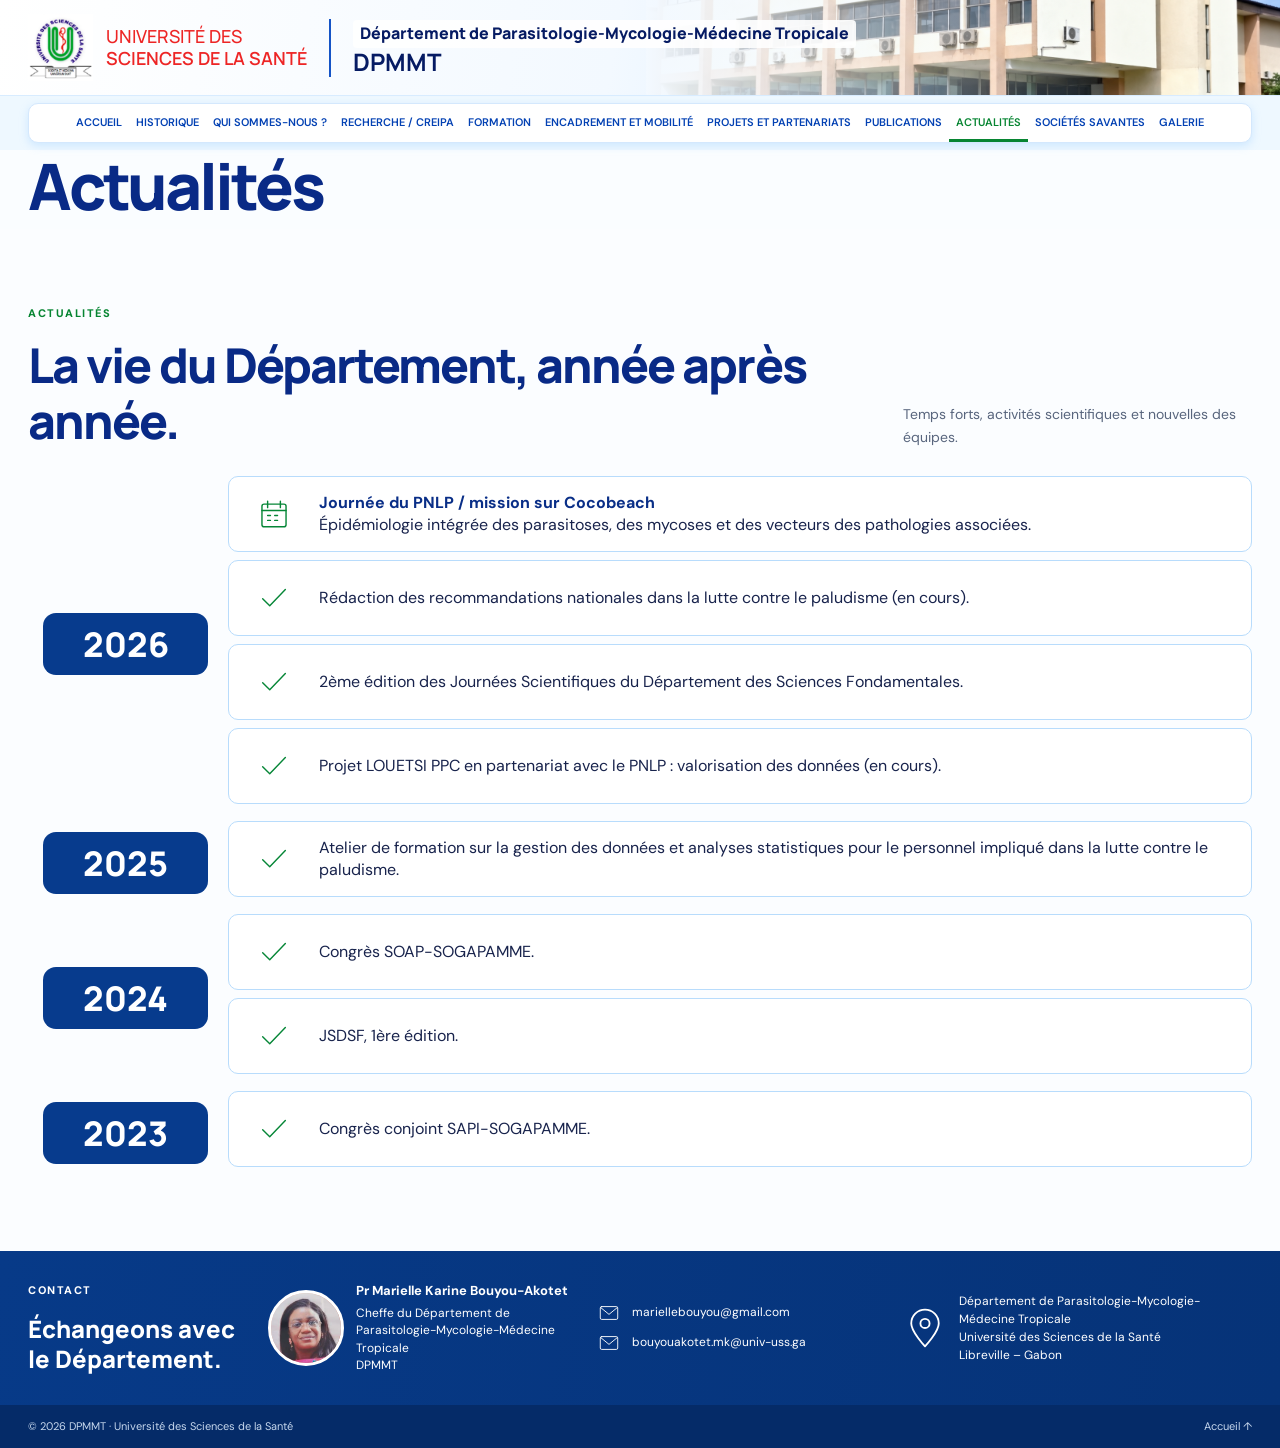
==== actualites.html @ dde1d67a "Add files via upload" ====
<!doctype html><html lang="fr"><head><meta charset="utf-8"><meta name="viewport" content="width=device-width, initial-scale=1"><meta name="theme-color" content="#073b8e"><meta name="description" content="Actualités — Département de Parasitologie-Mycologie-Médecine Tropicale, Université des Sciences de la Santé."><title>Actualités — DPMMT, Université des Sciences de la Santé</title><link rel="stylesheet" href="styles.css"></head><body class="inner-page"><svg class="icon-sprite" aria-hidden="true" focusable="false" xmlns="http://www.w3.org/2000/svg">
    <symbol id="i-mosquito" viewBox="0 0 48 48"><path d="M24 19v17M18 25l-9-3M30 25l9-3M20 29l-8 7M28 29l8 7M19 21l-8-9 11 3M29 21l8-9-11 3M24 19l-4-7M24 19l4-7M24 36l-4 8M24 36l4 8"/><circle cx="24" cy="17" r="2"/></symbol>
    <symbol id="i-parasite" viewBox="0 0 48 48"><path d="M9 30c2-12 12-17 19-10s9 1 11-4M8 36c4 3 8 3 11-1s7-4 10 0 7 4 11 0M13 19c-1-4 1-7 5-8"/><circle cx="38" cy="15" r="2"/></symbol>
    <symbol id="i-intestine" viewBox="0 0 48 48"><path d="M14 8v7c-4 0-6 3-6 7v15h32V22c0-4-2-7-6-7V8M14 15h5v6h-5v6h7v-6h6v7h6v-7h-5v-6h6M15 27v7h6v-5h6v5h6v-6h5"/></symbol>
    <symbol id="i-fungus" viewBox="0 0 48 48"><path d="M24 7C14 7 7 14 6 23h36C41 14 34 7 24 7ZM19 23v8c-5 1-7 5-7 10h24c0-5-2-9-7-10v-8"/><circle cx="18" cy="16" r="1"/><circle cx="29" cy="13" r="1"/></symbol>
    <symbol id="i-virus" viewBox="0 0 48 48"><circle cx="24" cy="24" r="12"/><circle cx="20" cy="21" r="2"/><circle cx="29" cy="27" r="2"/><path d="M24 4v8M24 36v8M4 24h8M36 24h8M10 10l6 6M32 32l6 6M38 10l-6 6M16 32l-6 6"/></symbol>
    <symbol id="i-leaf" viewBox="0 0 48 48"><path d="M40 8C22 8 10 13 9 25c-1 9 8 14 16 9C34 27 40 8 40 8ZM8 42c6-11 14-18 25-26M16 31l-1-9M23 25l9 1"/></symbol>
    <symbol id="i-handshake" viewBox="0 0 48 48"><path d="m4 17 8-8 10 7-7 8-7-4-4 4M44 17l-8-8-10 7 7 8 7-4 4 4M17 24l10 11a3 3 0 0 0 5-4l-5-6M22 29l7 8a3 3 0 0 0 5-4l-6-7M17 24l-3 3a3 3 0 0 0 4 4l4-3M25 18l-6 6a3 3 0 0 0 4 4l7-6"/></symbol>
    <symbol id="i-globe" viewBox="0 0 48 48"><circle cx="24" cy="24" r="18"/><path d="M6 24h36M24 6c6 6 8 12 8 18s-2 12-8 18c-6-6-8-12-8-18s2-12 8-18Z"/></symbol>
    <symbol id="i-team" viewBox="0 0 48 48"><circle cx="24" cy="15" r="6"/><circle cx="10" cy="19" r="4"/><circle cx="38" cy="19" r="4"/><path d="M11 40v-5a13 13 0 0 1 26 0v5H11ZM3 39v-4a7 7 0 0 1 8-7M45 39v-4a7 7 0 0 0-8-7"/></symbol>
    <symbol id="i-heart" viewBox="0 0 48 48"><path d="M24 41 7 24C-1 13 13 4 22 14l2 3 2-3C35 4 49 13 41 24L24 41Z"/><path d="M12 25h7l3-6 5 12 3-6h6"/></symbol>
    <symbol id="i-calendar" viewBox="0 0 48 48"><rect x="7" y="10" width="34" height="32" rx="3"/><path d="M15 6v9M33 6v9M7 19h34M15 26h4M25 26h4M15 33h4M25 33h4"/></symbol>
    <symbol id="i-check" viewBox="0 0 48 48"><path d="m8 25 10 10L40 12"/></symbol>
    <symbol id="i-cross" viewBox="0 0 48 48"><path d="M20 6h8v14h14v8H28v14h-8V28H6v-8h14z"/></symbol>
    <symbol id="i-mortar" viewBox="0 0 48 48"><path d="M6 19 24 8l18 11H6ZM11 23h26l-3 17H14zM19 9l15 20M15 40h18"/></symbol>
    <symbol id="i-microscope" viewBox="0 0 48 48"><path d="m17 7 8-4 9 17-8 4zM14 13l8-4M30 23l-5 8M16 31a11 11 0 0 0 21 0M9 43h31M20 38v5M35 10l4-2"/></symbol>
    <symbol id="i-stethoscope" viewBox="0 0 48 48"><path d="M13 6v13a7 7 0 0 0 14 0V6M9 6h8M23 6h8M20 26v5a9 9 0 0 0 18 0v-3"/><circle cx="38" cy="24" r="3"/></symbol>
    <symbol id="i-book" viewBox="0 0 48 48"><path d="M5 8c8-3 14-1 19 3v30c-5-4-11-6-19-3zM43 8c-8-3-14-1-19 3v30c5-4 11-6 19-3zM12 16h6M12 22h6M30 16h6M30 22h6"/></symbol>
    <symbol id="i-graduation" viewBox="0 0 48 48"><path d="m4 18 20-11 20 11-20 11zM12 23v11c7 6 17 6 24 0V23M43 19v14"/><circle cx="43" cy="36" r="2"/></symbol>
    <symbol id="i-document" viewBox="0 0 48 48"><path d="M11 4h18l10 10v30H11zM29 4v11h10M17 25h16M17 32h16M17 39h10"/><path d="M22 18v10M18 22h8"/></symbol>
    <symbol id="i-award" viewBox="0 0 48 48"><circle cx="24" cy="19" r="12"/><path d="m24 10 3 5 6 1-4 4 1 6-6-3-6 3 1-6-4-4 6-1zM16 29l-4 15 12-6 12 6-4-15"/></symbol>
    <symbol id="i-shield" viewBox="0 0 48 48"><path d="M24 4 40 10v12c0 11-7 18-16 22C15 40 8 33 8 22V10zM16 24l6 6 11-13"/></symbol>
    <symbol id="i-bulb" viewBox="0 0 48 48"><path d="M16 31c0-4-7-7-7-15a15 15 0 0 1 30 0c0 8-7 11-7 15zM18 36h12M20 41h8M24 2v5M5 16h5M38 16h5M9 5l4 4M39 5l-4 4"/></symbol>
    <symbol id="i-mail" viewBox="0 0 48 48"><rect x="5" y="10" width="38" height="28" rx="3"/><path d="m7 13 17 14 17-14"/></symbol>
    <symbol id="i-pin" viewBox="0 0 48 48"><path d="M24 44S9 28 9 19a15 15 0 1 1 30 0c0 9-15 25-15 25Z"/><circle cx="24" cy="19" r="5"/></symbol>
    <symbol id="i-flask" viewBox="0 0 48 48"><path d="M17 5h14M20 5v14L8 39a3 3 0 0 0 3 4h26a3 3 0 0 0 3-4L28 19V5M14 32h20M18 26h12"/></symbol>
    <symbol id="i-board" viewBox="0 0 48 48"><rect x="5" y="7" width="38" height="27" rx="2"/><path d="M24 34v8M16 42h16M11 14h13v10H11zM29 14h8M29 20h8M29 26h5"/></symbol>
    <symbol id="i-group" viewBox="0 0 48 48"><circle cx="24" cy="13" r="5"/><circle cx="10" cy="18" r="4"/><circle cx="38" cy="18" r="4"/><path d="M12 39v-4a12 12 0 0 1 24 0v4zM3 38v-4a7 7 0 0 1 8-7M45 38v-4a7 7 0 0 0-8-7"/></symbol>
    <symbol id="i-lab" viewBox="0 0 48 48"><path d="M18 5h12M21 5v15L9 39a3 3 0 0 0 3 4h24a3 3 0 0 0 3-4L27 20V5M15 32h18"/><circle cx="21" cy="35" r="1"/><circle cx="28" cy="38" r="1"/></symbol>
  </svg><a class="skip-link" href="#contenu">Aller au contenu</a><header class="site-header"><div class="masthead"><div class="container masthead-inner"><a class="university" href="index.html"><img class="crest" src="assets/logo-uss.png" alt="Logo de l’Université des Sciences de la Santé"><span>UNIVERSITÉ DES<br><b>SCIENCES DE LA SANTÉ</b></span></a><span class="mast-divider" aria-hidden="true"></span><a class="department-brand" href="index.html"><span>Département de Parasitologie-Mycologie-Médecine Tropicale</span><b>DPMMT</b></a><div class="mast-scene" aria-hidden="true"><img src="assets/uss-campus-hero.png" alt=""></div></div></div><div class="nav-wrap"><div class="container nav-inner"><button class="menu-toggle" aria-expanded="false" aria-controls="navigation">☰ <span>Menu</span></button><nav id="navigation" aria-label="Navigation principale"><a href="index.html">Accueil</a><a href="historique.html">Historique</a><a href="qui-sommes-nous.html">Qui sommes-nous ?</a><a href="recherche-creipa.html">Recherche / CREIPA</a><a href="formations.html">Formation</a><a href="encadrement-mobilite.html">Encadrement et mobilité</a><a href="projets-partenariats.html">Projets et partenariats</a><a href="publications.html">Publications</a><a href="actualites.html" class="active" aria-current="page">Actualités</a><a href="societes-savantes.html">Sociétés savantes</a><a href="galerie.html">Galerie</a></nav></div></div></header><main id="contenu"><div class="container page-title-wrap"><h1 class="page-heading">Actualités</h1></div><section class="section news" id="actualites"><div class="container"><div class="section-title"><div><p class="eyebrow">Actualités</p><h2>La vie du Département, année après année.</h2></div><p>Temps forts, activités scientifiques et nouvelles des équipes.</p></div><div class="timeline"><div class="year"><b>2026</b></div><div class="timeline-items"><article><b class="event-icon"><svg class="ui-icon" viewBox="0 0 48 48" aria-hidden="true"><use href="#i-calendar"></use></svg></b><p><strong>Journée du PNLP / mission sur Cocobeach</strong><br>Épidémiologie intégrée des parasitoses, des mycoses et des vecteurs des pathologies associées.</p></article><article><b class="event-icon"><svg class="ui-icon" viewBox="0 0 48 48" aria-hidden="true"><use href="#i-check"></use></svg></b><p>Rédaction des recommandations nationales dans la lutte contre le paludisme (en cours).</p></article><article><b class="event-icon"><svg class="ui-icon" viewBox="0 0 48 48" aria-hidden="true"><use href="#i-check"></use></svg></b><p>2ème édition des Journées Scientifiques du Département des Sciences Fondamentales.</p></article><article><b class="event-icon"><svg class="ui-icon" viewBox="0 0 48 48" aria-hidden="true"><use href="#i-check"></use></svg></b><p>Projet LOUETSI PPC en partenariat avec le PNLP : valorisation des données (en cours).</p></article></div><div class="year"><b>2025</b></div><div class="timeline-items"><article><b class="event-icon"><svg class="ui-icon" viewBox="0 0 48 48" aria-hidden="true"><use href="#i-check"></use></svg></b><p>Atelier de formation sur la gestion des données et analyses statistiques pour le personnel impliqué dans la lutte contre le paludisme.</p></article></div><div class="year"><b>2024</b></div><div class="timeline-items"><article><b class="event-icon"><svg class="ui-icon" viewBox="0 0 48 48" aria-hidden="true"><use href="#i-check"></use></svg></b><p>Congrès SOAP-SOGAPAMME.</p></article><article><b class="event-icon"><svg class="ui-icon" viewBox="0 0 48 48" aria-hidden="true"><use href="#i-check"></use></svg></b><p>JSDSF, 1ère édition.</p></article></div><div class="year"><b>2023</b></div><div class="timeline-items"><article><b class="event-icon"><svg class="ui-icon" viewBox="0 0 48 48" aria-hidden="true"><use href="#i-check"></use></svg></b><p>Congrès conjoint SAPI-SOGAPAMME.</p></article></div></div></div></section></main><section class="contact" id="contact"><div class="container contact-inner"><div class="contact-lead"><p class="eyebrow">Contact</p><h2>Échangeons avec le Département.</h2></div><div class="contact-person"><img class="portrait" src="assets/prof-marielle-bouyou-akotet.png" alt="Professeure Marielle Karine Bouyou-Akotet"><p><b>Pr Marielle Karine Bouyou-Akotet</b><span>Cheffe du Département de Parasitologie-Mycologie-Médecine Tropicale<br>DPMMT</span></p></div><div class="contact-details"><a href="mailto:mariellebouyou@gmail.com"><svg class="ui-icon contact-icon" viewBox="0 0 48 48" aria-hidden="true"><use href="#i-mail"></use></svg><span>mariellebouyou@gmail.com</span></a><a href="mailto:bouyouakotet.mk@univ-uss.ga"><svg class="ui-icon contact-icon" viewBox="0 0 48 48" aria-hidden="true"><use href="#i-mail"></use></svg><span>bouyouakotet.mk@univ-uss.ga</span></a></div><div class="contact-location"><b aria-hidden="true"><svg class="ui-icon" viewBox="0 0 48 48"><use href="#i-pin"></use></svg></b><p>Département de Parasitologie-Mycologie-Médecine Tropicale<br>Université des Sciences de la Santé<br>Libreville – Gabon</p></div></div></section><footer><div class="container footer-inner"><span>© <span id="year">2026</span> DPMMT · Université des Sciences de la Santé</span><a href="index.html">Accueil ↑</a></div></footer><script src="script.js"></script></body></html>
---- styles.css ----
@import url('https://fonts.googleapis.com/css2?family=DM+Sans:wght@400;500;600;700&family=Manrope:wght@400;500;600;700;800&display=swap');
:root{--navy:#063b8c;--blue:#073c9d;--blue2:#1563c7;--green:#078532;--green-dark:#07583e;--pale:#edf6fc;--line:#cfe5f8;--ink:#151e3f;--muted:#58657d;--white:#fff;--cream:#fafdff}*{box-sizing:border-box}html{scroll-behavior:smooth;scroll-padding-top:125px}body{margin:0;color:var(--ink);background:var(--cream);font:15px/1.6 'DM Sans',sans-serif}a{color:inherit;text-decoration:none}.container{width:min(1380px,calc(100% - 56px));margin:auto}.skip-link{position:absolute;left:-999px;top:8px;z-index:10;padding:10px;background:#fff}.skip-link:focus{left:8px}.masthead{height:96px;overflow:hidden;background:linear-gradient(100deg,#fff 0%,#f3f9ff 48%,#b9defe 100%);border-bottom:1px solid #d8ecff}.masthead-inner{position:relative;display:flex;align-items:center;height:100%;gap:22px}.university{z-index:1;display:flex;align-items:center;gap:13px;color:#ed2525;font:500 18px/1.22 Manrope,sans-serif}.university b{font-weight:600}.crest{display:grid;place-items:center;width:60px;height:70px;color:#0aa14c;font-size:42px;text-shadow:2px 2px #063c99,-2px 0 #063c99;border:3px double #0a57bd;border-radius:45% 45% 35% 35%;clip-path:polygon(50% 0,95% 16%,85% 75%,50% 100%,15% 75%,5% 16%)}.mast-divider{height:58px;width:2px;background:#1554c6}.department-brand{z-index:1;display:flex;flex-direction:column;color:#073c99;font:600 16px/1.35 Manrope,sans-serif}.department-brand b{font-size:24px;line-height:1.15}.mast-scene{position:absolute;right:-30px;top:0;width:52%;height:100%;overflow:hidden;background:linear-gradient(180deg,#76bfff 0%,#dff4ff 76%,#76a951 77%,#447735 100%);opacity:.82}.sun{position:absolute;right:35%;top:12px;width:45px;height:45px;border-radius:50%;background:#fff8c1;box-shadow:0 0 35px 15px #fff7cf}.palm{position:absolute;top:10px;color:#336d36;font-size:70px}.palm-one{left:6%}.palm-two{left:26%;top:22px;font-size:56px}.building{position:absolute;right:0;bottom:22%;width:48%;height:64%;background:linear-gradient(90deg,#d38347,#f0b06c 40%,#cc7b45);transform:skewY(-2deg);box-shadow:0 7px 12px #24456a}.building:before{content:"";position:absolute;inset:0;background:repeating-linear-gradient(90deg,transparent 0 25px,#fff8 25px 29px),repeating-linear-gradient(0deg,transparent 0 22px,#fff9 22px 26px)}.nav-wrap{position:sticky;top:0;z-index:8;padding:7px 0;background:#eef8ff}.nav-inner{position:relative}.nav-inner nav{display:flex;align-items:center;justify-content:space-between;min-height:39px;padding:0 13px;background:#fff;border:1px solid #d4e8fd;border-radius:10px;box-shadow:0 3px 9px #9ecfff66}.nav-inner nav a{padding:10px 7px;color:#0341b3;font-size:11px;font-weight:600;text-transform:uppercase;white-space:nowrap}.nav-inner nav a:hover,.nav-inner nav a:focus{color:var(--green);background:#e8f6ed;border-radius:6px}.menu-toggle{display:none}.hero{position:relative;min-height:705px;padding:52px 0 25px;overflow:hidden;background:linear-gradient(110deg,#fff 0%,#fff 35%,#eff8ff 65%,#b9dcfc 100%)}.hero-building{position:absolute;inset:0 0 90px 30%;overflow:hidden;background:linear-gradient(180deg,#80c5ff 0%,#d9efff 58%,#7caa51 59%,#577c3c 70%,#c4d6ad 70%);mask-image:linear-gradient(90deg,transparent,#000 30%)}.building-large{position:absolute;right:14%;top:12%;width:57%;height:62%;transform:perspective(600px) rotateY(-8deg);background:linear-gradient(90deg,#c17b46,#efbd7c 47%,#d18a50);box-shadow:0 20px 35px #193d6533}.building-large:before{content:"";position:absolute;inset:0;background:repeating-linear-gradient(90deg,transparent 0 49px,#fff9 49px 56px),repeating-linear-gradient(0deg,transparent 0 37px,#fff8 37px 45px)}.lab-orbs{position:absolute;right:1%;top:31%;display:grid;grid-template-columns:100px 100px;gap:7px}.lab-orbs span{display:grid;place-items:center;width:105px;height:105px;border:6px solid #fff;border-radius:50%;background:radial-gradient(circle at 35% 25%,#fff,#dceaf5 45%,#6897a1);box-shadow:0 4px 18px #123b6355;color:#083c8e;font-size:42px}.hero-content{position:relative;z-index:1;max-width:1380px}.eyebrow{margin:0 0 14px;color:var(--green);font-size:11px;font-weight:800;letter-spacing:.14em;text-transform:uppercase}.hero h1{max-width:700px;margin:0;color:#071c72;font:800 clamp(38px,5vw,66px)/1.09 Manrope,sans-serif;letter-spacing:-.05em}.hero-acronym{margin:2px 0 15px;color:#075542;font:800 42px/1 Manrope,sans-serif;letter-spacing:.06em}.hero-manifesto{margin:0;color:#10277e;font:700 italic clamp(20px,2.4vw,30px)/1.42 Manrope,sans-serif}.hero-support{margin:10px 0 18px;color:#075542;font:700 21px/1.45 Manrope,sans-serif}.button{display:inline-flex;align-items:center;justify-content:space-between;gap:24px;padding:12px 22px;border-radius:40px;color:#fff;font-weight:700;font-size:14px}.button-green{background:linear-gradient(110deg,#007851,#05a24b)}.button span{font-size:22px}.stats{position:relative;display:grid;grid-template-columns:repeat(5,minmax(0,180px));gap:8px;margin-top:14px}.stats div{min-height:113px;display:flex;flex-direction:column;align-items:center;justify-content:center;padding:12px 8px;background:#ffffffdf;border:1px solid #c8e0fb;border-radius:11px;text-align:center}.stats b{color:#082e8b;font:800 clamp(23px,3vw,34px)/1.2 Manrope,sans-serif}.stats span{font-size:12px;font-weight:600}.hero-caption{position:relative;margin:12px auto 0;font-size:13px;font-weight:500;max-width:1380px}.section{padding:76px 0}.about,.education,.societies{background:#fff}.two-col{display:grid;grid-template-columns:.9fr 1.1fr;gap:90px;align-items:start}.section h2{margin:0;color:#092a86;font:800 clamp(32px,4vw,48px)/1.16 Manrope,sans-serif;letter-spacing:-.04em}.two-col>div:nth-child(2)>p{margin:0 0 16px;color:#344363}.inline-link{display:inline-flex;gap:20px;margin-top:8px;padding-bottom:5px;border-bottom:2px solid var(--green);color:#063c91;font-weight:700}.section-title{display:flex;align-items:end;justify-content:space-between;gap:40px;margin-bottom:28px}.section-title>p{max-width:420px;margin:0;color:var(--muted);font-size:14px}.research{background:#eff8fd}.research-layout{display:grid;grid-template-columns:.72fr 1.28fr;gap:18px}.research-areas,.units{padding:14px;background:#fff;border:1px solid #8bd5e9;border-radius:13px}.research h3,.project-columns h3{margin:0 0 13px;color:#073b98;font:800 21px Manrope,sans-serif}.research-areas article{display:flex;gap:12px;margin:7px 0;padding:9px 11px;border:1px solid #d4e7ef;border-radius:12px;background:linear-gradient(90deg,#fff3f3,#fff)}.research-areas article:nth-of-type(2n){background:linear-gradient(90deg,#e8f8f1,#fff)}.topic-icon{min-width:32px;color:#e34353;font-size:26px;font-weight:700}.research-areas article:nth-of-type(2n) .topic-icon{color:#078653}.research-areas b{color:#09613e;font-size:14px}.research-areas p,.unit-card p{margin:1px 0 0;color:#304261;font-size:11px;line-height:1.4}.unit-grid{display:grid;grid-template-columns:repeat(3,1fr);gap:9px}.unit-card{min-height:145px;padding:12px;border:1px solid #d4e7ef;border-radius:11px;background:#f8fcff}.unit-card h4{margin:0;color:#073b92;font:800 15px/1.25 Manrope,sans-serif}.unit-card ul{margin:9px 0 0;padding-left:18px;color:#152956;font-size:11px;line-height:1.5}.coral{background:#fff2f2}.mint{background:#edfaf3}.violet{background:#f4effe}.peach{background:#fff6eb}.blue{background:#eef7ff}.pale{background:#f2f9f5}.transversal{margin-top:14px;padding:14px;background:white;border:1px solid #9ddaf2;border-radius:12px}.transversal h3{margin:0 0 12px;color:#083e9b;font-size:17px}.transversal>div{display:grid;grid-template-columns:repeat(5,1fr)}.transversal span{padding:6px 12px;border-right:1px solid #73baf4;color:#163c86;font-size:11px}.transversal span:last-child{border:0}.simple-cards{display:grid;grid-template-columns:repeat(3,1fr);gap:10px;margin:25px 0}.simple-cards article{padding:16px;border:1px solid var(--line);border-radius:9px;background:#f8fcff}.simple-cards b{color:#07583e}.simple-cards p{margin:7px 0 0;color:var(--muted);font-size:12px}.note{color:#7c8796;font-size:11px;font-style:italic}.mobility{background:#f1f8fd}.mobility-row{display:grid;grid-template-columns:repeat(3,1fr);gap:14px}.mobility-row>div{padding:22px;background:#fff;border:1px solid var(--line);border-radius:10px}.mobility-row span{display:block;color:var(--green);font-size:11px;font-weight:800}.mobility-row b{display:block;margin:9px 0;color:#083b90;font:800 19px Manrope,sans-serif}.mobility-row p{margin:0;color:var(--muted);font-size:13px}.projects{background:#fff}.project-columns{display:grid;grid-template-columns:.8fr .8fr 1.3fr}.project-columns>div{padding:5px 28px;border-right:1px solid #b8dafa}.project-columns>div:first-child{padding-left:0}.project-columns>div:last-child{border:0}.project-columns ul{list-style:none;margin:20px 0 0;padding:0}.project-columns li{position:relative;margin:13px 0;padding-left:32px;color:#141b31;font-size:17px}.project-columns li:before{position:absolute;left:0;top:-4px;content:'✓';color:#008538;font-size:25px;font-weight:800}.partner-card{text-align:center}.partner-card h3{font-size:24px}.handshake{display:block;height:145px;color:#064cb7;font-size:100px;line-height:1.3}.partner-card p{max-width:540px;margin:auto;color:#293753;font-size:16px}.impact-row{display:grid;grid-template-columns:repeat(3,1fr);margin-top:24px;padding:17px 0;border:1px solid #b5dafa;border-radius:13px}.impact-row div{display:flex;align-items:center;justify-content:center;gap:18px;padding:0 20px;border-right:1px solid #cce5fb}.impact-row div:last-child{border:0}.impact-row b{color:#07843b;font-size:40px}.impact-row span{max-width:210px;color:#14214b;font:600 16px/1.35 Manrope,sans-serif}.publications{background:#edf6ff}.publication-grid{display:grid;grid-template-columns:1fr 1fr;gap:28px}.publication-grid>div{padding:27px;background:#fff;border:1px solid #c7e2fd;border-radius:15px}.publication-grid>div:first-child{display:flex;flex-direction:column;align-items:flex-start;justify-content:space-between}.publication-grid h2{max-width:550px}.publication-grid>div:first-child>p:not(.eyebrow){max-width:460px;color:var(--muted)}.button-blue{background:#073b8d}.profiles h3{margin:0 0 14px;color:#082e8b;font:800 23px Manrope,sans-serif}.profiles>a{display:flex;align-items:center;gap:15px;padding:12px 0;border-top:1px solid #e3edf8}.profiles>a span{font-size:17px;font-weight:700}.profiles>a small{display:block;color:#60708a;font-size:11px;font-weight:400}.profiles>a i{margin-left:auto;color:#1762bf;font-style:normal}.profile-icon{display:grid;place-items:center;width:42px;height:42px;border-radius:50%;background:#4f9ce8;color:#fff;font-size:18px}.profile-icon.green{background:#55b65d}.profile-icon.red{background:#e63232}.news{background:#fbfdff}.timeline{display:grid;grid-template-columns:180px 1fr;column-gap:20px;row-gap:9px}.year{display:flex;align-items:center;justify-content:flex-end}.year b{display:block;width:165px;padding:8px 15px;border-radius:13px;background:#073b8d;color:white;text-align:center;font:800 34px Manrope,sans-serif}.timeline-items article{display:flex;align-items:center;gap:20px;min-height:76px;margin-bottom:8px;padding:12px 20px;border:1px solid #b8dcfc;border-radius:10px;background:#fff}.timeline-items p{margin:0;color:#18234c;font-size:16px;line-height:1.4}.timeline-items strong{color:#092e87}.event-icon{min-width:50px;color:#068637;font-size:35px;text-align:center}.society-chips{display:flex;flex-wrap:wrap;gap:9px;margin-top:20px}.society-chips span{padding:9px 14px;border:1px solid #c9e2f8;border-radius:30px;color:#073d91;font-size:12px;font-weight:700}.gallery{background:#eef7fd}.gallery-grid{display:grid;grid-template-columns:repeat(3,1fr);gap:18px}.gallery-card{position:relative;display:flex;align-items:flex-end;justify-content:center;min-height:210px;overflow:hidden;border-radius:15px;background:linear-gradient(140deg,#4b7858,#b1cf83 46%,#3b8c8e);box-shadow:0 3px 12px #143d6822}.gallery-card:before{position:absolute;content:"";inset:0;background:radial-gradient(circle at 70% 30%,#ffffff78,transparent 35%),linear-gradient(0deg,#051d59aa,transparent 62%)}.gallery-card .visual{position:absolute;inset:0;display:grid;place-items:center;color:#ffffff9c;font-size:90px}.gallery-card b{position:relative;width:100%;padding:12px 16px;background:#063b8fe8;color:white;text-align:center;font:700 17px Manrope,sans-serif}.gallery-lab{background:linear-gradient(140deg,#496f78,#d5e6d2 45%,#477b75)}.gallery-class{background:linear-gradient(140deg,#6c89aa,#d6d8d3 50%,#4e6172)}.gallery-science{background:linear-gradient(140deg,#7b9872,#d1e0d0 50%,#336d5e)}.gallery-events{background:linear-gradient(140deg,#927452,#d9c9ae 50%,#436887)}.gallery-equipment{background:linear-gradient(140deg,#50676c,#d6e4e6 45%,#647d88)}.contact{padding:30px 0;background:linear-gradient(100deg,#073a88,#063378);color:white}.contact-inner{display:grid;grid-template-columns:.85fr 1.2fr 1.1fr 1.35fr;gap:20px;align-items:center}.contact .eyebrow{color:#fff}.contact h2{margin:0;color:white;font:800 24px/1.25 Manrope,sans-serif}.contact-person{display:flex;align-items:center;gap:12px}.portrait{display:grid;place-items:center;min-width:76px;height:76px;border:3px solid white;border-radius:50%;background:linear-gradient(135deg,#fae0d1,#a85d53);color:white;font:800 23px Manrope,sans-serif}.contact-person p{margin:0;font-size:12px}.contact-person b,.contact-person span{display:block}.contact-person b{font-size:13px}.contact-person span{margin-top:3px;line-height:1.45}.contact-details a{display:flex;gap:12px;align-items:center;margin:8px 0;font-size:20px}.contact-details a span{font-size:12px}.contact-location{display:flex;align-items:center;gap:12px}.contact-location>b{font-size:48px;font-weight:400}.contact-location p{margin:0;font-size:12px;line-height:1.5}footer{padding:13px 0;background:#052b68;color:#c6d7ed;font-size:11px}.footer-inner{display:flex;justify-content:space-between}.footer-inner a:hover{color:#fff}
@media(max-width:1100px){.nav-inner nav a{font-size:9px;padding:9px 4px}.masthead-inner{gap:13px}.university{font-size:15px}.department-brand{font-size:13px}.hero{min-height:660px}.research-layout{grid-template-columns:1fr}.contact-inner{grid-template-columns:1fr 1fr}.contact-lead{grid-column:1/-1}.unit-card{min-height:125px}}
@media(max-width:700px){.container{width:calc(100% - 32px)}html{scroll-padding-top:62px}.masthead{height:78px}.masthead-inner{gap:9px}.crest{width:42px;height:52px;font-size:29px}.university{gap:8px;font-size:11px}.mast-divider{height:43px}.department-brand{font-size:10px;max-width:220px}.department-brand b{font-size:18px}.mast-scene{width:35%;opacity:.4}.nav-wrap{padding:0;background:#fff}.menu-toggle{display:flex;align-items:center;gap:9px;width:100%;height:48px;padding:0 16px;border:0;background:#fff;color:#063b8e;font:700 13px 'DM Sans',sans-serif}.nav-inner nav{display:none;position:absolute;top:48px;left:-16px;right:-16px;max-height:75vh;overflow:auto;align-items:stretch;flex-direction:column;padding:8px 16px;border-radius:0 0 12px 12px}.nav-inner nav.open{display:flex}.nav-inner nav a{padding:10px;font-size:12px}.hero{min-height:0;padding:45px 0 20px}.hero-building{inset:90px 0 175px 15%;opacity:.47}.building-large{right:-5%;width:75%}.lab-orbs{right:0;top:44%}.lab-orbs span{width:65px;height:65px;font-size:26px;border-width:4px}.hero h1{font-size:39px}.hero-acronym{font-size:33px}.hero-manifesto{font-size:21px}.hero-support{font-size:17px}.stats{grid-template-columns:repeat(2,1fr);gap:7px;margin-top:22px}.stats div{min-height:85px}.stats div:last-child{grid-column:1/-1}.stats b{font-size:27px}.stats span{font-size:11px}.hero-caption{font-size:12px}.section{padding:55px 0}.two-col,.publication-grid{grid-template-columns:1fr;gap:24px}.section h2{font-size:34px}.section-title{align-items:flex-start;flex-direction:column;gap:12px}.research-layout{grid-template-columns:1fr}.unit-grid{grid-template-columns:1fr 1fr}.transversal>div{grid-template-columns:1fr 1fr}.transversal span{border-bottom:1px solid #d8e9f8}.simple-cards{grid-template-columns:1fr}.mobility-row{grid-template-columns:1fr}.project-columns{grid-template-columns:1fr}.project-columns>div{padding:19px 0;border-right:0;border-bottom:1px solid #b8dafa}.project-columns>div:last-child{border:0}.partner-card{text-align:left}.handshake{height:80px;text-align:center;font-size:65px}.partner-card p{font-size:14px}.impact-row{grid-template-columns:1fr}.impact-row div{justify-content:flex-start;padding:10px 20px;border-right:0;border-bottom:1px solid #cce5fb}.impact-row div:last-child{border:0}.timeline{grid-template-columns:74px 1fr;column-gap:9px}.year b{width:70px;padding:7px 3px;font-size:20px}.timeline-items article{gap:10px;padding:10px}.timeline-items p{font-size:13px}.event-icon{min-width:30px;font-size:24px}.gallery-grid{grid-template-columns:1fr 1fr;gap:10px}.gallery-card{min-height:155px}.gallery-card b{font-size:13px}.gallery-card .visual{font-size:65px}.contact-inner{grid-template-columns:1fr;gap:14px}.contact-lead{grid-column:auto}.contact h2{font-size:27px}.contact-details a span{font-size:13px}.footer-inner{gap:10px;flex-direction:column}.footer-inner>*{margin:0}}
@media(prefers-reduced-motion:reduce){html{scroll-behavior:auto}}
.nav-inner nav a.active{color:var(--green);box-shadow:inset 0 -3px var(--green)}.page-content{padding:10px 0 30px;background:linear-gradient(120deg,#f3faff,#fff 60%,#eef8ff)}.page-heading{margin:0 0 8px;color:#092a86;font:800 clamp(42px,6vw,64px)/1.12 Manrope,sans-serif;letter-spacing:-.05em}.page-panel{margin:0 0 8px;padding:0 7px 7px;border:1px solid #b8e4ec;border-radius:13px;background:#ffffffda;overflow:hidden}.page-panel>h2,.des-copy h2{margin:0 -7px 5px;padding:4px 20px;border-left:9px solid #078650;background:linear-gradient(90deg,#d8f5e9,#e5f7ff);color:#073da0;font:800 23px/1.25 Manrope,sans-serif;letter-spacing:-.03em}.page-panel>p{margin:5px 10px 10px;color:#133a92;font-size:14px;line-height:1.5}.page-panel>p strong{font-weight:800}.field-grid{display:grid;grid-template-columns:repeat(5,1fr);gap:8px}.field-card{position:relative;display:flex;align-items:center;justify-content:center;height:145px;overflow:hidden;border:1px solid #a4d5f6;border-radius:9px;background:linear-gradient(135deg,#d6edf4,#64899c);color:white}.field-card:before{position:absolute;inset:0;content:"";background:radial-gradient(ellipse at 70% 24%,#ffffffa8,transparent 35%),linear-gradient(0deg,#06428fdd 0 27%,transparent 56%)}.field-card span{position:relative;margin-top:-25px;color:#ffffffbf;font-size:70px;text-shadow:0 2px 6px #102952}.field-card b{position:absolute;bottom:0;left:0;right:0;padding:7px 4px;background:#06458fe8;color:#fff;text-align:center;font:700 14px Manrope,sans-serif}.field-pharm{background:linear-gradient(135deg,#8b6147,#d2ae8b 55%,#31657e)}.field-bio{background:linear-gradient(135deg,#6f9ba4,#b6dad5 55%,#35546e)}.field-mid{background:linear-gradient(135deg,#aa8666,#f0d3b5 55%,#476c9b)}.field-nurse{background:linear-gradient(135deg,#376c9c,#8ec4e9 55%,#45616e)}.master-grid{display:grid;grid-template-columns:1fr 1fr 1.45fr;gap:9px;margin:8px}.master-card{display:flex;align-items:center;gap:16px;min-height:72px;padding:10px 14px;border:1px solid #d7e9f8;border-radius:10px}.master-green{background:#dcf8ec}.master-blue{background:#e0f1ff}.master-gold{background:#fff5dc}.master-card>b{color:#056e55;font-size:37px}.master-blue>b{color:#1263ba}.master-gold>b{color:#057b61}.master-card h3{margin:0;color:#073a98;font:800 16px/1.2 Manrope,sans-serif}.master-card p{margin:2px 0 0;color:#1a3f87;font-size:11px;line-height:1.35}.des-panel{display:grid;grid-template-columns:1.2fr .8fr;min-height:112px;align-items:stretch}.des-copy h2{margin:0 -7px 7px}.des-copy p{margin:8px 12px;color:#153b91;font-size:13px;line-height:1.45}.des-visual{display:flex;align-items:center;justify-content:center;gap:16px;min-height:105px;margin:3px;border-radius:9px;background:linear-gradient(120deg,#e6f4ff,#b8d9ef 50%,#eef7fb);color:#123e93}.des-visual span{font-size:55px}.des-visual b{font-size:13px}.training-bottom{display:grid;grid-template-columns:1.5fr 1fr;gap:8px}.training-bottom .page-panel{margin-bottom:0}.mentoring-grid{display:grid;grid-template-columns:repeat(5,1fr);gap:7px}.mentoring-grid article{display:flex;min-height:93px;flex-direction:column;align-items:center;justify-content:space-between;padding:7px;background:#e4f5ff;border:1px solid #d1e7fb;border-radius:9px;text-align:center}.mentoring-grid article:nth-child(2){background:#e1f8ed}.mentoring-grid article:nth-child(3){background:#fff5de}.mentoring-grid article:nth-child(4){background:#f1e7ff}.mentoring-grid article:nth-child(5){background:#ffe9ef}.mentoring-grid span{font-size:24px;color:#0875b9}.mentoring-grid b{font-size:9px;line-height:1.2}.mentoring-grid strong{width:100%;padding:3px;border-radius:20px;background:#0876c7;color:#fff;font-size:14px}.mentoring-grid article:nth-child(2) strong{background:#08754d}.mentoring-grid article:nth-child(3) strong{background:#e99a00}.mentoring-grid article:nth-child(4) strong{background:#7928bf}.mentoring-grid article:nth-child(5) strong{background:#d82758}.mobility-panel h2{font-size:19px}.mobility-panel>p{font-size:11px}.country-grid{display:grid;grid-template-columns:repeat(7,1fr);gap:5px;text-align:center}.country-grid span{color:#092e81;font-size:9px;font-weight:700;line-height:1.15}.country-grid i{display:block;font-size:26px;font-style:normal}.content-note{margin:5px 4px;color:#6f7c91;font-size:10px;font-style:italic}.history-page{padding-top:25px}.history-intro{display:grid;grid-template-columns:.95fr 1.05fr;gap:45px;align-items:center}.history-intro h1{margin:0;color:#073b8e;font:800 clamp(38px,5vw,58px)/1 Manrope,sans-serif;text-transform:uppercase}.history-intro h2{margin:5px 0;color:#0746ae;font:700 clamp(22px,3vw,34px)/1.2 Manrope,sans-serif}.history-facts p{display:flex;gap:14px;align-items:flex-start;margin:12px 0;color:#0b3c9b;font-size:14px;line-height:1.5}.history-facts p>b{color:#08734a;font-size:26px;line-height:1}.history-facts strong{color:#07583e}.pioneer-grid{display:grid;grid-template-columns:1fr 1fr;gap:24px;max-width:700px;margin:22px 0 28px}.pioneer-card{text-align:center}.pioneer-portrait{height:230px;display:grid;place-items:center;border-radius:14px 14px 0 0;background:linear-gradient(145deg,#d7e5ef,#b68b7c 48%,#546b88);overflow:hidden}.pioneer-portrait span{display:grid;place-items:center;width:118px;height:148px;border-radius:50% 50% 35% 35%;border:5px solid #fff;background:linear-gradient(145deg,#e8b89e,#774f4d);color:#fff;font:700 32px Manrope,sans-serif;box-shadow:0 4px 14px #1b2e4d66}.pioneer-portrait.current{background:linear-gradient(145deg,#f5dbd3,#b84e60 50%,#273b68)}.pioneer-portrait.current span{background:linear-gradient(145deg,#e5b093,#6d374d)}.pioneer-card h3{margin:0;padding:9px 6px;background:#073b8e;color:white;font:600 15px/1.3 Manrope,sans-serif}.pioneer-card p{margin:7px 0;color:#1042a1;font-size:13px;font-weight:700}.values-panel{position:relative;margin:20px 0;padding:18px 12px 10px;border:1px solid #a7d8fc;border-radius:14px;background:#ffffffc9}.values-panel>h2{position:absolute;top:-19px;left:0;right:0;margin:0;text-align:center;color:#0b42a2;font:700 23px Manrope,sans-serif}.values-panel>h2 span{padding:0 16px;background:#f6fbff}.values-grid{display:grid;grid-template-columns:repeat(5,1fr);margin-top:15px}.values-grid article{display:flex;min-height:83px;flex-direction:column;align-items:center;justify-content:center;gap:4px;border-right:1px solid #82bbee;color:#0943a0;text-align:center}.values-grid article:last-child{border:0}.values-grid b{color:#073f9d;font-size:32px}.values-grid span{font:600 15px Manrope,sans-serif}
@media(max-width:800px){.master-grid{grid-template-columns:1fr 1fr}.master-card:last-child{grid-column:1/-1}.training-bottom{grid-template-columns:1fr}.history-intro{grid-template-columns:1fr;gap:10px}.pioneer-grid{max-width:100%}}
@media(max-width:640px){.page-content{padding-top:14px}.page-heading{font-size:43px}.page-panel>h2,.des-copy h2{font-size:19px;padding-left:13px}.field-grid{grid-template-columns:repeat(2,1fr)}.field-card{height:120px}.field-card:last-child{grid-column:1/-1}.master-grid{grid-template-columns:1fr}.master-card:last-child{grid-column:auto}.des-panel{grid-template-columns:1fr}.des-visual{min-height:80px}.mentoring-grid{grid-template-columns:repeat(2,1fr)}.mentoring-grid article:last-child{grid-column:1/-1}.country-grid{grid-template-columns:repeat(4,1fr);row-gap:11px}.history-intro{gap:8px}.history-facts p{font-size:12px}.pioneer-grid{gap:10px;margin-top:16px}.pioneer-portrait{height:165px}.pioneer-portrait span{width:85px;height:105px;font-size:25px}.pioneer-card h3{font-size:12px}.pioneer-card p{font-size:10px}.values-grid{grid-template-columns:repeat(2,1fr)}.values-grid article{border-bottom:1px solid #c7e1f4}.values-grid article:nth-child(2n){border-right:0}.values-grid article:last-child{grid-column:1/-1;border-bottom:0}}
.pioneer-portrait img{display:block;width:100%;height:100%;object-fit:cover;object-position:center 34%}
.portrait{display:block;flex:none;object-fit:cover;object-position:center 34%}
.staff-list{list-style:none;padding-left:0!important}.staff-member{display:flex;align-items:center;gap:7px;margin:5px 0}.staff-member img{width:38px;height:38px;flex:none;border:2px solid white;border-radius:50%;object-fit:cover;object-position:center 25%}.staff-member span{font-size:10px;line-height:1.25}
.country-grid{grid-template-columns:repeat(4,minmax(0,1fr));row-gap:10px}.country-grid span{display:flex;flex-direction:column;align-items:center;gap:3px}.country-grid img{display:block;width:min(100%,92px);height:49px;object-fit:cover;object-position:left center;border-radius:5px}
.crest{width:65px;height:75px;flex:none;object-fit:contain;clip-path:none;border:0;border-radius:0;text-shadow:none}
@media(max-width:700px){.crest{width:42px;height:52px}}
.mast-scene{background:none;opacity:1}.mast-scene img{position:absolute;inset:0;width:100%;height:100%;object-fit:cover;object-position:center 47%}.mast-scene:after{position:absolute;inset:0;content:"";background:linear-gradient(90deg,#f3f9ff 0%,#f3f9ff99 28%,transparent 74%)}.hero-building{background:none}.hero-building img{position:absolute;inset:0;width:100%;height:100%;object-fit:cover;object-position:center 47%}.hero-building:after{position:absolute;inset:0;content:"";background:linear-gradient(90deg,#fafdff 0%,#fafdff 12%,#fafdffb8 37%,#fafdff25 70%,transparent 100%)}
.department-brand span:first-child{display:inline-block;width:fit-content;padding:3px 7px;border-radius:4px;background:rgba(255,255,255,.9);color:#061b63;font-weight:800;text-shadow:none}.department-brand{color:#061b63}
.stats-icon{width:38px;height:38px;margin:0 0 7px;fill:none;stroke:#073b8e;stroke-width:2.2;stroke-linecap:round;stroke-linejoin:round}
.pioneer-portrait.current{background:#eef1f4}.pioneer-portrait.current img{object-fit:contain;object-position:center}
.icon-sprite{position:absolute;width:0;height:0;overflow:hidden;visibility:hidden}.ui-icon{display:block;width:38px;height:38px;fill:none;stroke:currentColor;stroke-width:2;stroke-linecap:round;stroke-linejoin:round}.topic-icon{display:grid;place-items:center}.topic-icon .ui-icon{width:31px;height:31px}.handshake{display:grid;place-items:center}.handshake .ui-icon{width:118px;height:118px;color:#064cb7;stroke-width:1.7}.impact-row b{display:grid;place-items:center}.impact-row b .ui-icon{width:40px;height:40px}.event-icon{display:grid;place-items:center}.event-icon .ui-icon{width:34px;height:34px}.gallery-card .visual .ui-icon{width:82px;height:82px;stroke-width:1.8}.history-facts .fact-icon .ui-icon{width:25px;height:25px;color:#08734a}.values-grid b .ui-icon{width:35px;height:35px}.field-card span .ui-icon{width:62px;height:62px;stroke-width:1.8}.master-card>b .ui-icon{width:38px;height:38px}.des-visual span .ui-icon{width:55px;height:55px}.mentoring-grid article span .ui-icon{width:27px;height:27px}.contact-details .contact-icon{width:22px;height:22px;flex:none;color:#fff}.contact-location .ui-icon{width:44px;height:44px;flex:none}
.icon-sprite{position:absolute;width:0;height:0;overflow:hidden;visibility:hidden}.ui-icon{display:block;width:38px;height:38px;fill:none;stroke:currentColor;stroke-width:2;stroke-linecap:round;stroke-linejoin:round}.topic-icon{display:grid;place-items:center}.topic-icon .ui-icon{width:31px;height:31px}.handshake{display:grid;place-items:center}.handshake .ui-icon{width:118px;height:118px;color:#064cb7;stroke-width:1.7}.impact-row b{display:grid;place-items:center}.impact-row b .ui-icon{width:40px;height:40px}.event-icon{display:grid;place-items:center}.event-icon .ui-icon{width:34px;height:34px}.gallery-card .visual .ui-icon{width:82px;height:82px;stroke-width:1.8}.history-facts .fact-icon .ui-icon{width:25px;height:25px;color:#08734a}.values-grid b .ui-icon{width:35px;height:35px}.field-card span .ui-icon{width:62px;height:62px;stroke-width:1.8}.master-card>b .ui-icon{width:38px;height:38px}.des-visual span .ui-icon{width:55px;height:55px}.mentoring-grid article span .ui-icon{width:27px;height:27px}.contact-details .contact-icon{width:22px;height:22px;flex:none;color:#fff}.contact-location .ui-icon{width:44px;height:44px;flex:none}
.icon-sprite{visibility:visible}@media(min-width:701px) and (max-width:850px){.stats{grid-template-columns:repeat(5,minmax(0,1fr))}.stats div{min-width:0;padding:9px 6px}.stats span{font-size:10px}}

/* DPMMT team roster */
.team{background:linear-gradient(135deg,#f1fbff 0%,#fff 55%,#eff9ff 100%)}
.team-group{margin-top:28px}
.team-group>h3{margin:0 0 13px;padding:0 0 8px;border-bottom:2px solid #bfe3f4;color:#073b98;font:800 22px/1.2 Manrope,sans-serif}
.member-grid{display:grid;grid-template-columns:repeat(4,minmax(0,1fr));gap:12px}
.professor-grid{grid-template-columns:repeat(3,minmax(0,1fr))}
.assistant-grid,.former-grid{grid-template-columns:repeat(3,minmax(0,1fr))}
.member-card{display:flex;align-items:flex-start;gap:12px;min-width:0;min-height:100px;padding:14px;border:1px solid #c9e1f5;border-radius:12px;background:#fff;box-shadow:0 3px 12px #153f6810}
.member-card img,.member-avatar{display:grid;place-items:center;width:54px;height:54px;flex:none;border:2px solid #fff;border-radius:50%;background:linear-gradient(135deg,#d8f3e6,#81bddd);color:#06428f;object-fit:cover;box-shadow:0 0 0 1px #b5d8ee;font:800 14px Manrope,sans-serif}
.member-card h4{margin:1px 0 5px;color:#092d86;font:800 14px/1.3 Manrope,sans-serif}
.member-card p{margin:0;color:#52617a;font-size:11px;line-height:1.45}
.team-support-grid{display:grid;grid-template-columns:1fr 1fr;gap:16px;margin-top:28px}
.team-support-grid .team-group{margin:0;padding:18px;border:1px solid #bfe3f4;border-radius:13px;background:#fff}
.team-support-grid .team-group>h3{font-size:19px}
.team-directory{display:grid;grid-template-columns:repeat(2,minmax(0,1fr));gap:9px 18px;margin:0;padding:0;list-style:none}
.team-directory li{position:relative;padding-left:18px;color:#20365e;font-size:13px;line-height:1.4}
.team-directory li:before{position:absolute;left:0;top:0;color:#078532;content:'✓';font-weight:800}
/* Page navigation and CREIPA governance */
.nav-inner nav{flex-wrap:wrap;justify-content:center}
@media(min-width:701px) and (max-width:1100px){.nav-inner nav{gap:2px}.nav-inner nav a{font-size:10px;padding:8px 5px}}
.governance{margin:14px 0;padding:16px 18px;border:1px solid #9ddaf2;border-radius:12px;background:linear-gradient(100deg,#e8f7ef,#f5fbff)}
.governance h3{margin:0 0 5px;color:#073b98;font:800 18px Manrope,sans-serif}
.governance p{margin:0;color:#304261;font-size:13px}
.team-doctors{color:#52617a}
@media(max-width:700px){.nav-inner nav{flex-wrap:nowrap}}
@media(max-width:1050px){.member-grid{grid-template-columns:repeat(3,minmax(0,1fr))}.professor-grid{grid-template-columns:repeat(3,minmax(0,1fr))}}
@media(max-width:700px){.team-group{margin-top:22px}.member-grid,.professor-grid,.assistant-grid,.former-grid{grid-template-columns:repeat(2,minmax(0,1fr));gap:9px}.member-card{gap:9px;padding:10px;min-height:94px}.member-card img,.member-avatar{width:44px;height:44px}.member-card h4{font-size:12px}.member-card p{font-size:10px}.team-support-grid{grid-template-columns:1fr;gap:12px}.team-directory{grid-template-columns:1fr 1fr;gap:9px 12px}.team-directory li{font-size:12px}}
@media(max-width:460px){.member-grid,.professor-grid,.assistant-grid,.former-grid{grid-template-columns:1fr}.member-card{min-height:76px}.team-directory{grid-template-columns:1fr}}


/* Photographies de la galerie */
.photo-album{margin-top:38px}.album-heading{display:flex;align-items:end;justify-content:space-between;gap:28px;margin-bottom:24px}.album-heading h3{margin:0;color:var(--navy);font:800 clamp(24px,3vw,34px)/1.2 Manrope,sans-serif}.album-heading>p{max-width:440px;margin:0;color:var(--muted)}.photo-grid{display:grid;grid-template-columns:repeat(3,minmax(0,1fr));gap:18px}.photo-grid figure{margin:0;overflow:hidden;background:#fff;border:1px solid #d7e7f5;border-radius:14px;box-shadow:0 8px 22px #183f6820}.photo-grid img{display:block;width:100%;height:260px;object-fit:cover}.photo-grid figcaption{padding:12px 15px;color:#394766;font-size:13px;line-height:1.45}@media(max-width:900px){.photo-grid{grid-template-columns:repeat(2,minmax(0,1fr))}}@media(max-width:700px){.album-heading{align-items:flex-start;flex-direction:column;gap:8px}.photo-grid{grid-template-columns:1fr}.photo-grid img{height:auto;max-height:360px;object-fit:cover}}
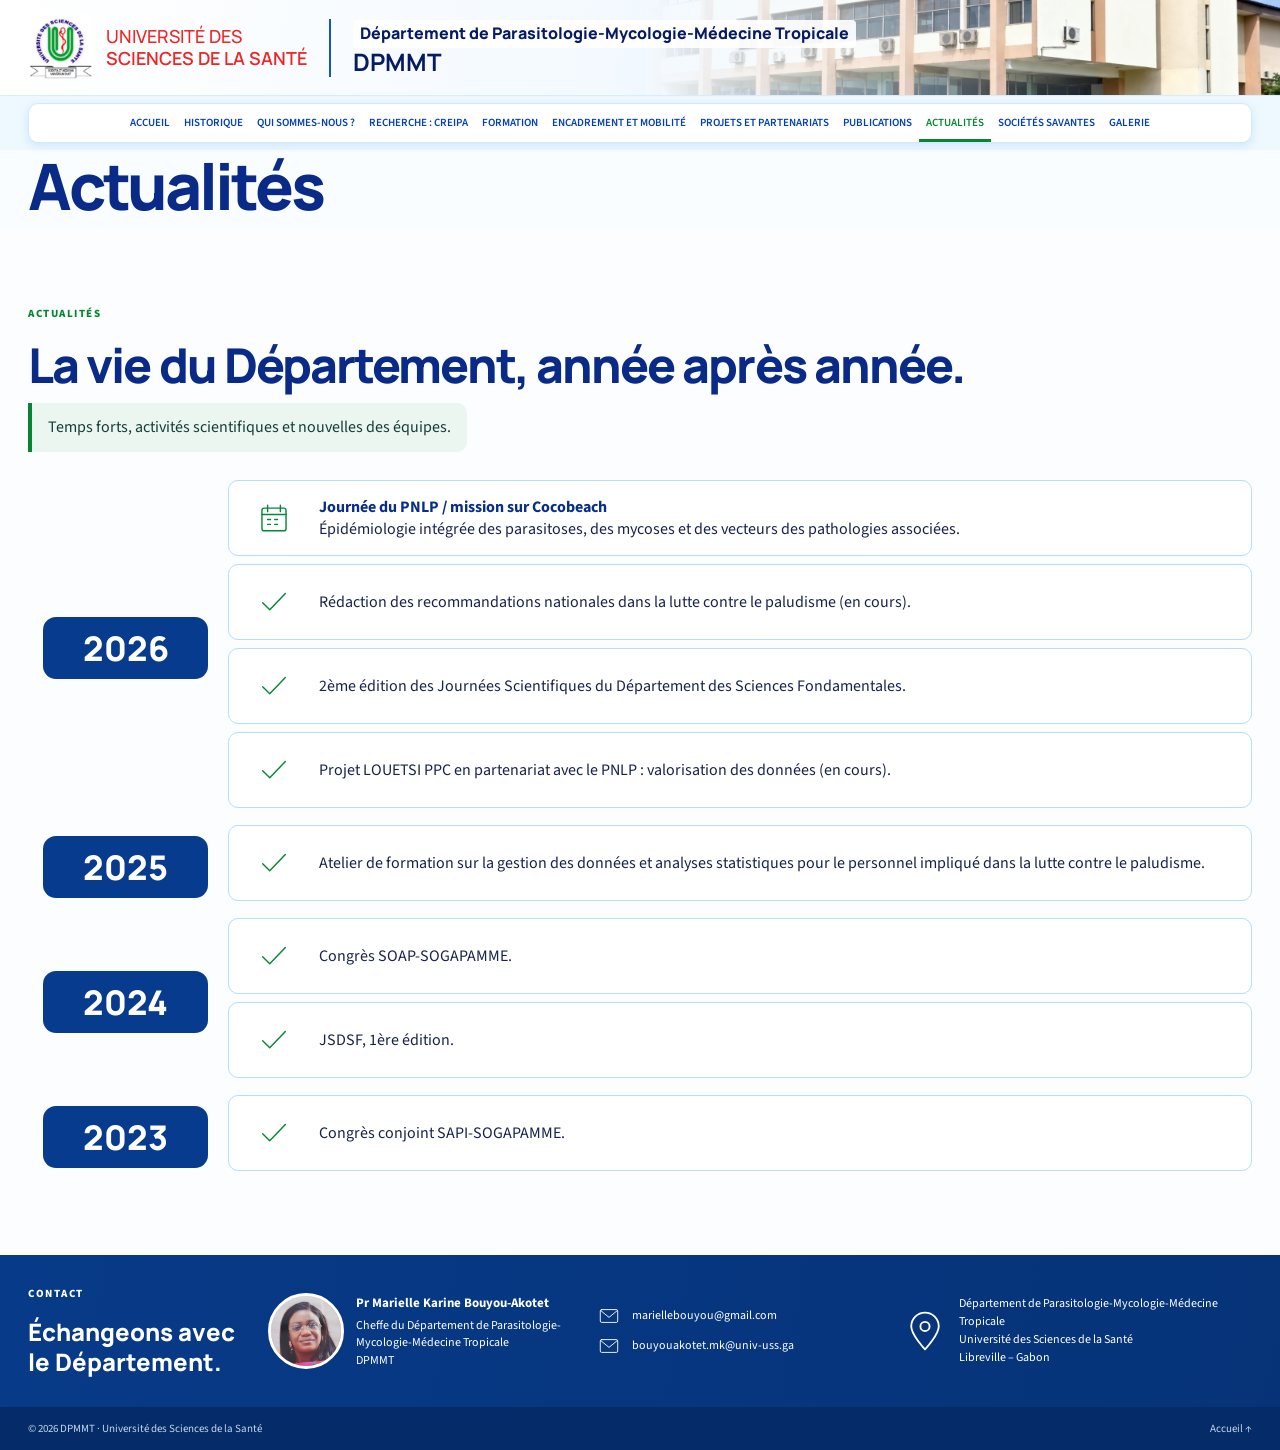
==== commit fa0e286c: "Add files via upload" ====
--- a/actualites.html
+++ b/actualites.html
@@ -27,4 +27,4 @@
     <symbol id="i-board" viewBox="0 0 48 48"><rect x="5" y="7" width="38" height="27" rx="2"/><path d="M24 34v8M16 42h16M11 14h13v10H11zM29 14h8M29 20h8M29 26h5"/></symbol>
     <symbol id="i-group" viewBox="0 0 48 48"><circle cx="24" cy="13" r="5"/><circle cx="10" cy="18" r="4"/><circle cx="38" cy="18" r="4"/><path d="M12 39v-4a12 12 0 0 1 24 0v4zM3 38v-4a7 7 0 0 1 8-7M45 38v-4a7 7 0 0 0-8-7"/></symbol>
     <symbol id="i-lab" viewBox="0 0 48 48"><path d="M18 5h12M21 5v15L9 39a3 3 0 0 0 3 4h24a3 3 0 0 0 3-4L27 20V5M15 32h18"/><circle cx="21" cy="35" r="1"/><circle cx="28" cy="38" r="1"/></symbol>
-  </svg><a class="skip-link" href="#contenu">Aller au contenu</a><header class="site-header"><div class="masthead"><div class="container masthead-inner"><a class="university" href="index.html"><img class="crest" src="assets/logo-uss.png" alt="Logo de l’Université des Sciences de la Santé"><span>UNIVERSITÉ DES<br><b>SCIENCES DE LA SANTÉ</b></span></a><span class="mast-divider" aria-hidden="true"></span><a class="department-brand" href="index.html"><span>Département de Parasitologie-Mycologie-Médecine Tropicale</span><b>DPMMT</b></a><div class="mast-scene" aria-hidden="true"><img src="assets/uss-campus-hero.png" alt=""></div></div></div><div class="nav-wrap"><div class="container nav-inner"><button class="menu-toggle" aria-expanded="false" aria-controls="navigation">☰ <span>Menu</span></button><nav id="navigation" aria-label="Navigation principale"><a href="index.html">Accueil</a><a href="historique.html">Historique</a><a href="qui-sommes-nous.html">Qui sommes-nous ?</a><a href="recherche-creipa.html">Recherche / CREIPA</a><a href="formations.html">Formation</a><a href="encadrement-mobilite.html">Encadrement et mobilité</a><a href="projets-partenariats.html">Projets et partenariats</a><a href="publications.html">Publications</a><a href="actualites.html" class="active" aria-current="page">Actualités</a><a href="societes-savantes.html">Sociétés savantes</a><a href="galerie.html">Galerie</a></nav></div></div></header><main id="contenu"><div class="container page-title-wrap"><h1 class="page-heading">Actualités</h1></div><section class="section news" id="actualites"><div class="container"><div class="section-title"><div><p class="eyebrow">Actualités</p><h2>La vie du Département, année après année.</h2></div><p>Temps forts, activités scientifiques et nouvelles des équipes.</p></div><div class="timeline"><div class="year"><b>2026</b></div><div class="timeline-items"><article><b class="event-icon"><svg class="ui-icon" viewBox="0 0 48 48" aria-hidden="true"><use href="#i-calendar"></use></svg></b><p><strong>Journée du PNLP / mission sur Cocobeach</strong><br>Épidémiologie intégrée des parasitoses, des mycoses et des vecteurs des pathologies associées.</p></article><article><b class="event-icon"><svg class="ui-icon" viewBox="0 0 48 48" aria-hidden="true"><use href="#i-check"></use></svg></b><p>Rédaction des recommandations nationales dans la lutte contre le paludisme (en cours).</p></article><article><b class="event-icon"><svg class="ui-icon" viewBox="0 0 48 48" aria-hidden="true"><use href="#i-check"></use></svg></b><p>2ème édition des Journées Scientifiques du Département des Sciences Fondamentales.</p></article><article><b class="event-icon"><svg class="ui-icon" viewBox="0 0 48 48" aria-hidden="true"><use href="#i-check"></use></svg></b><p>Projet LOUETSI PPC en partenariat avec le PNLP : valorisation des données (en cours).</p></article></div><div class="year"><b>2025</b></div><div class="timeline-items"><article><b class="event-icon"><svg class="ui-icon" viewBox="0 0 48 48" aria-hidden="true"><use href="#i-check"></use></svg></b><p>Atelier de formation sur la gestion des données et analyses statistiques pour le personnel impliqué dans la lutte contre le paludisme.</p></article></div><div class="year"><b>2024</b></div><div class="timeline-items"><article><b class="event-icon"><svg class="ui-icon" viewBox="0 0 48 48" aria-hidden="true"><use href="#i-check"></use></svg></b><p>Congrès SOAP-SOGAPAMME.</p></article><article><b class="event-icon"><svg class="ui-icon" viewBox="0 0 48 48" aria-hidden="true"><use href="#i-check"></use></svg></b><p>JSDSF, 1ère édition.</p></article></div><div class="year"><b>2023</b></div><div class="timeline-items"><article><b class="event-icon"><svg class="ui-icon" viewBox="0 0 48 48" aria-hidden="true"><use href="#i-check"></use></svg></b><p>Congrès conjoint SAPI-SOGAPAMME.</p></article></div></div></div></section></main><section class="contact" id="contact"><div class="container contact-inner"><div class="contact-lead"><p class="eyebrow">Contact</p><h2>Échangeons avec le Département.</h2></div><div class="contact-person"><img class="portrait" src="assets/prof-marielle-bouyou-akotet.png" alt="Professeure Marielle Karine Bouyou-Akotet"><p><b>Pr Marielle Karine Bouyou-Akotet</b><span>Cheffe du Département de Parasitologie-Mycologie-Médecine Tropicale<br>DPMMT</span></p></div><div class="contact-details"><a href="mailto:mariellebouyou@gmail.com"><svg class="ui-icon contact-icon" viewBox="0 0 48 48" aria-hidden="true"><use href="#i-mail"></use></svg><span>mariellebouyou@gmail.com</span></a><a href="mailto:bouyouakotet.mk@univ-uss.ga"><svg class="ui-icon contact-icon" viewBox="0 0 48 48" aria-hidden="true"><use href="#i-mail"></use></svg><span>bouyouakotet.mk@univ-uss.ga</span></a></div><div class="contact-location"><b aria-hidden="true"><svg class="ui-icon" viewBox="0 0 48 48"><use href="#i-pin"></use></svg></b><p>Département de Parasitologie-Mycologie-Médecine Tropicale<br>Université des Sciences de la Santé<br>Libreville – Gabon</p></div></div></section><footer><div class="container footer-inner"><span>© <span id="year">2026</span> DPMMT · Université des Sciences de la Santé</span><a href="index.html">Accueil ↑</a></div></footer><script src="script.js"></script></body></html>+  </svg><a class="skip-link" href="#contenu">Aller au contenu</a><header class="site-header"><div class="masthead"><div class="container masthead-inner"><a class="university" href="index.html"><img class="crest" src="assets/logo-uss.png" alt="Logo de l’Université des Sciences de la Santé"><span>UNIVERSITÉ DES<br><b>SCIENCES DE LA SANTÉ</b></span></a><span class="mast-divider" aria-hidden="true"></span><a class="department-brand" href="index.html"><span>Département de Parasitologie-Mycologie-Médecine Tropicale</span><b>DPMMT</b></a><div class="mast-scene" aria-hidden="true"><img src="assets/uss-campus-hero.png" alt=""></div></div></div><div class="nav-wrap"><div class="container nav-inner"><button class="menu-toggle" aria-expanded="false" aria-controls="navigation">☰ <span>Menu</span></button><nav id="navigation" aria-label="Navigation principale"><a href="index.html">Accueil</a><a href="historique.html">Historique</a><a href="qui-sommes-nous.html">Qui sommes-nous ?</a><a href="recherche-creipa.html">Recherche : CREIPA</a><a href="formations.html">Formation</a><a href="encadrement-mobilite.html">Encadrement et mobilité</a><a href="projets-partenariats.html">Projets et partenariats</a><a href="publications.html">Publications</a><a href="actualites.html" class="active" aria-current="page">Actualités</a><a href="societes-savantes.html">Sociétés savantes</a><a href="galerie.html">Galerie</a></nav></div></div></header><main id="contenu"><div class="container page-title-wrap"><h1 class="page-heading">Actualités</h1></div><section class="section news" id="actualites"><div class="container"><div class="section-title"><div><p class="eyebrow">Actualités</p><h2>La vie du Département, année après année.</h2></div><p>Temps forts, activités scientifiques et nouvelles des équipes.</p></div><div class="timeline"><div class="year"><b>2026</b></div><div class="timeline-items"><article><b class="event-icon"><svg class="ui-icon" viewBox="0 0 48 48" aria-hidden="true"><use href="#i-calendar"></use></svg></b><p><strong>Journée du PNLP / mission sur Cocobeach</strong><br>Épidémiologie intégrée des parasitoses, des mycoses et des vecteurs des pathologies associées.</p></article><article><b class="event-icon"><svg class="ui-icon" viewBox="0 0 48 48" aria-hidden="true"><use href="#i-check"></use></svg></b><p>Rédaction des recommandations nationales dans la lutte contre le paludisme (en cours).</p></article><article><b class="event-icon"><svg class="ui-icon" viewBox="0 0 48 48" aria-hidden="true"><use href="#i-check"></use></svg></b><p>2ème édition des Journées Scientifiques du Département des Sciences Fondamentales.</p></article><article><b class="event-icon"><svg class="ui-icon" viewBox="0 0 48 48" aria-hidden="true"><use href="#i-check"></use></svg></b><p>Projet LOUETSI PPC en partenariat avec le PNLP : valorisation des données (en cours).</p></article></div><div class="year"><b>2025</b></div><div class="timeline-items"><article><b class="event-icon"><svg class="ui-icon" viewBox="0 0 48 48" aria-hidden="true"><use href="#i-check"></use></svg></b><p>Atelier de formation sur la gestion des données et analyses statistiques pour le personnel impliqué dans la lutte contre le paludisme.</p></article></div><div class="year"><b>2024</b></div><div class="timeline-items"><article><b class="event-icon"><svg class="ui-icon" viewBox="0 0 48 48" aria-hidden="true"><use href="#i-check"></use></svg></b><p>Congrès SOAP-SOGAPAMME.</p></article><article><b class="event-icon"><svg class="ui-icon" viewBox="0 0 48 48" aria-hidden="true"><use href="#i-check"></use></svg></b><p>JSDSF, 1ère édition.</p></article></div><div class="year"><b>2023</b></div><div class="timeline-items"><article><b class="event-icon"><svg class="ui-icon" viewBox="0 0 48 48" aria-hidden="true"><use href="#i-check"></use></svg></b><p>Congrès conjoint SAPI-SOGAPAMME.</p></article></div></div></div></section></main><section class="contact" id="contact"><div class="container contact-inner"><div class="contact-lead"><p class="eyebrow">Contact</p><h2>Échangeons avec le Département.</h2></div><div class="contact-person"><img class="portrait" src="assets/prof-marielle-bouyou-akotet.png" alt="Professeure Marielle Karine Bouyou-Akotet"><p><b>Pr Marielle Karine Bouyou-Akotet</b><span>Cheffe du Département de Parasitologie-Mycologie-Médecine Tropicale<br>DPMMT</span></p></div><div class="contact-details"><a href="mailto:mariellebouyou@gmail.com"><svg class="ui-icon contact-icon" viewBox="0 0 48 48" aria-hidden="true"><use href="#i-mail"></use></svg><span>mariellebouyou@gmail.com</span></a><a href="mailto:bouyouakotet.mk@univ-uss.ga"><svg class="ui-icon contact-icon" viewBox="0 0 48 48" aria-hidden="true"><use href="#i-mail"></use></svg><span>bouyouakotet.mk@univ-uss.ga</span></a></div><div class="contact-location"><b aria-hidden="true"><svg class="ui-icon" viewBox="0 0 48 48"><use href="#i-pin"></use></svg></b><p>Département de Parasitologie-Mycologie-Médecine Tropicale<br>Université des Sciences de la Santé<br>Libreville – Gabon</p></div></div></section><footer><div class="container footer-inner"><span>© <span id="year">2026</span> DPMMT · Université des Sciences de la Santé</span><a href="index.html">Accueil ↑</a></div></footer><script src="script.js"></script></body></html>
--- a/styles.css
+++ b/styles.css
@@ -1,7 +1,7 @@
-@import url('https://fonts.googleapis.com/css2?family=DM+Sans:wght@400;500;600;700&family=Manrope:wght@400;500;600;700;800&display=swap');
-:root{--navy:#063b8c;--blue:#073c9d;--blue2:#1563c7;--green:#078532;--green-dark:#07583e;--pale:#edf6fc;--line:#cfe5f8;--ink:#151e3f;--muted:#58657d;--white:#fff;--cream:#fafdff}*{box-sizing:border-box}html{scroll-behavior:smooth;scroll-padding-top:125px}body{margin:0;color:var(--ink);background:var(--cream);font:15px/1.6 'DM Sans',sans-serif}a{color:inherit;text-decoration:none}.container{width:min(1380px,calc(100% - 56px));margin:auto}.skip-link{position:absolute;left:-999px;top:8px;z-index:10;padding:10px;background:#fff}.skip-link:focus{left:8px}.masthead{height:96px;overflow:hidden;background:linear-gradient(100deg,#fff 0%,#f3f9ff 48%,#b9defe 100%);border-bottom:1px solid #d8ecff}.masthead-inner{position:relative;display:flex;align-items:center;height:100%;gap:22px}.university{z-index:1;display:flex;align-items:center;gap:13px;color:#ed2525;font:500 18px/1.22 Manrope,sans-serif}.university b{font-weight:600}.crest{display:grid;place-items:center;width:60px;height:70px;color:#0aa14c;font-size:42px;text-shadow:2px 2px #063c99,-2px 0 #063c99;border:3px double #0a57bd;border-radius:45% 45% 35% 35%;clip-path:polygon(50% 0,95% 16%,85% 75%,50% 100%,15% 75%,5% 16%)}.mast-divider{height:58px;width:2px;background:#1554c6}.department-brand{z-index:1;display:flex;flex-direction:column;color:#073c99;font:600 16px/1.35 Manrope,sans-serif}.department-brand b{font-size:24px;line-height:1.15}.mast-scene{position:absolute;right:-30px;top:0;width:52%;height:100%;overflow:hidden;background:linear-gradient(180deg,#76bfff 0%,#dff4ff 76%,#76a951 77%,#447735 100%);opacity:.82}.sun{position:absolute;right:35%;top:12px;width:45px;height:45px;border-radius:50%;background:#fff8c1;box-shadow:0 0 35px 15px #fff7cf}.palm{position:absolute;top:10px;color:#336d36;font-size:70px}.palm-one{left:6%}.palm-two{left:26%;top:22px;font-size:56px}.building{position:absolute;right:0;bottom:22%;width:48%;height:64%;background:linear-gradient(90deg,#d38347,#f0b06c 40%,#cc7b45);transform:skewY(-2deg);box-shadow:0 7px 12px #24456a}.building:before{content:"";position:absolute;inset:0;background:repeating-linear-gradient(90deg,transparent 0 25px,#fff8 25px 29px),repeating-linear-gradient(0deg,transparent 0 22px,#fff9 22px 26px)}.nav-wrap{position:sticky;top:0;z-index:8;padding:7px 0;background:#eef8ff}.nav-inner{position:relative}.nav-inner nav{display:flex;align-items:center;justify-content:space-between;min-height:39px;padding:0 13px;background:#fff;border:1px solid #d4e8fd;border-radius:10px;box-shadow:0 3px 9px #9ecfff66}.nav-inner nav a{padding:10px 7px;color:#0341b3;font-size:11px;font-weight:600;text-transform:uppercase;white-space:nowrap}.nav-inner nav a:hover,.nav-inner nav a:focus{color:var(--green);background:#e8f6ed;border-radius:6px}.menu-toggle{display:none}.hero{position:relative;min-height:705px;padding:52px 0 25px;overflow:hidden;background:linear-gradient(110deg,#fff 0%,#fff 35%,#eff8ff 65%,#b9dcfc 100%)}.hero-building{position:absolute;inset:0 0 90px 30%;overflow:hidden;background:linear-gradient(180deg,#80c5ff 0%,#d9efff 58%,#7caa51 59%,#577c3c 70%,#c4d6ad 70%);mask-image:linear-gradient(90deg,transparent,#000 30%)}.building-large{position:absolute;right:14%;top:12%;width:57%;height:62%;transform:perspective(600px) rotateY(-8deg);background:linear-gradient(90deg,#c17b46,#efbd7c 47%,#d18a50);box-shadow:0 20px 35px #193d6533}.building-large:before{content:"";position:absolute;inset:0;background:repeating-linear-gradient(90deg,transparent 0 49px,#fff9 49px 56px),repeating-linear-gradient(0deg,transparent 0 37px,#fff8 37px 45px)}.lab-orbs{position:absolute;right:1%;top:31%;display:grid;grid-template-columns:100px 100px;gap:7px}.lab-orbs span{display:grid;place-items:center;width:105px;height:105px;border:6px solid #fff;border-radius:50%;background:radial-gradient(circle at 35% 25%,#fff,#dceaf5 45%,#6897a1);box-shadow:0 4px 18px #123b6355;color:#083c8e;font-size:42px}.hero-content{position:relative;z-index:1;max-width:1380px}.eyebrow{margin:0 0 14px;color:var(--green);font-size:11px;font-weight:800;letter-spacing:.14em;text-transform:uppercase}.hero h1{max-width:700px;margin:0;color:#071c72;font:800 clamp(38px,5vw,66px)/1.09 Manrope,sans-serif;letter-spacing:-.05em}.hero-acronym{margin:2px 0 15px;color:#075542;font:800 42px/1 Manrope,sans-serif;letter-spacing:.06em}.hero-manifesto{margin:0;color:#10277e;font:700 italic clamp(20px,2.4vw,30px)/1.42 Manrope,sans-serif}.hero-support{margin:10px 0 18px;color:#075542;font:700 21px/1.45 Manrope,sans-serif}.button{display:inline-flex;align-items:center;justify-content:space-between;gap:24px;padding:12px 22px;border-radius:40px;color:#fff;font-weight:700;font-size:14px}.button-green{background:linear-gradient(110deg,#007851,#05a24b)}.button span{font-size:22px}.stats{position:relative;display:grid;grid-template-columns:repeat(5,minmax(0,180px));gap:8px;margin-top:14px}.stats div{min-height:113px;display:flex;flex-direction:column;align-items:center;justify-content:center;padding:12px 8px;background:#ffffffdf;border:1px solid #c8e0fb;border-radius:11px;text-align:center}.stats b{color:#082e8b;font:800 clamp(23px,3vw,34px)/1.2 Manrope,sans-serif}.stats span{font-size:12px;font-weight:600}.hero-caption{position:relative;margin:12px auto 0;font-size:13px;font-weight:500;max-width:1380px}.section{padding:76px 0}.about,.education,.societies{background:#fff}.two-col{display:grid;grid-template-columns:.9fr 1.1fr;gap:90px;align-items:start}.section h2{margin:0;color:#092a86;font:800 clamp(32px,4vw,48px)/1.16 Manrope,sans-serif;letter-spacing:-.04em}.two-col>div:nth-child(2)>p{margin:0 0 16px;color:#344363}.inline-link{display:inline-flex;gap:20px;margin-top:8px;padding-bottom:5px;border-bottom:2px solid var(--green);color:#063c91;font-weight:700}.section-title{display:flex;align-items:end;justify-content:space-between;gap:40px;margin-bottom:28px}.section-title>p{max-width:420px;margin:0;color:var(--muted);font-size:14px}.research{background:#eff8fd}.research-layout{display:grid;grid-template-columns:.72fr 1.28fr;gap:18px}.research-areas,.units{padding:14px;background:#fff;border:1px solid #8bd5e9;border-radius:13px}.research h3,.project-columns h3{margin:0 0 13px;color:#073b98;font:800 21px Manrope,sans-serif}.research-areas article{display:flex;gap:12px;margin:7px 0;padding:9px 11px;border:1px solid #d4e7ef;border-radius:12px;background:linear-gradient(90deg,#fff3f3,#fff)}.research-areas article:nth-of-type(2n){background:linear-gradient(90deg,#e8f8f1,#fff)}.topic-icon{min-width:32px;color:#e34353;font-size:26px;font-weight:700}.research-areas article:nth-of-type(2n) .topic-icon{color:#078653}.research-areas b{color:#09613e;font-size:14px}.research-areas p,.unit-card p{margin:1px 0 0;color:#304261;font-size:11px;line-height:1.4}.unit-grid{display:grid;grid-template-columns:repeat(3,1fr);gap:9px}.unit-card{min-height:145px;padding:12px;border:1px solid #d4e7ef;border-radius:11px;background:#f8fcff}.unit-card h4{margin:0;color:#073b92;font:800 15px/1.25 Manrope,sans-serif}.unit-card ul{margin:9px 0 0;padding-left:18px;color:#152956;font-size:11px;line-height:1.5}.coral{background:#fff2f2}.mint{background:#edfaf3}.violet{background:#f4effe}.peach{background:#fff6eb}.blue{background:#eef7ff}.pale{background:#f2f9f5}.transversal{margin-top:14px;padding:14px;background:white;border:1px solid #9ddaf2;border-radius:12px}.transversal h3{margin:0 0 12px;color:#083e9b;font-size:17px}.transversal>div{display:grid;grid-template-columns:repeat(5,1fr)}.transversal span{padding:6px 12px;border-right:1px solid #73baf4;color:#163c86;font-size:11px}.transversal span:last-child{border:0}.simple-cards{display:grid;grid-template-columns:repeat(3,1fr);gap:10px;margin:25px 0}.simple-cards article{padding:16px;border:1px solid var(--line);border-radius:9px;background:#f8fcff}.simple-cards b{color:#07583e}.simple-cards p{margin:7px 0 0;color:var(--muted);font-size:12px}.note{color:#7c8796;font-size:11px;font-style:italic}.mobility{background:#f1f8fd}.mobility-row{display:grid;grid-template-columns:repeat(3,1fr);gap:14px}.mobility-row>div{padding:22px;background:#fff;border:1px solid var(--line);border-radius:10px}.mobility-row span{display:block;color:var(--green);font-size:11px;font-weight:800}.mobility-row b{display:block;margin:9px 0;color:#083b90;font:800 19px Manrope,sans-serif}.mobility-row p{margin:0;color:var(--muted);font-size:13px}.projects{background:#fff}.project-columns{display:grid;grid-template-columns:.8fr .8fr 1.3fr}.project-columns>div{padding:5px 28px;border-right:1px solid #b8dafa}.project-columns>div:first-child{padding-left:0}.project-columns>div:last-child{border:0}.project-columns ul{list-style:none;margin:20px 0 0;padding:0}.project-columns li{position:relative;margin:13px 0;padding-left:32px;color:#141b31;font-size:17px}.project-columns li:before{position:absolute;left:0;top:-4px;content:'✓';color:#008538;font-size:25px;font-weight:800}.partner-card{text-align:center}.partner-card h3{font-size:24px}.handshake{display:block;height:145px;color:#064cb7;font-size:100px;line-height:1.3}.partner-card p{max-width:540px;margin:auto;color:#293753;font-size:16px}.impact-row{display:grid;grid-template-columns:repeat(3,1fr);margin-top:24px;padding:17px 0;border:1px solid #b5dafa;border-radius:13px}.impact-row div{display:flex;align-items:center;justify-content:center;gap:18px;padding:0 20px;border-right:1px solid #cce5fb}.impact-row div:last-child{border:0}.impact-row b{color:#07843b;font-size:40px}.impact-row span{max-width:210px;color:#14214b;font:600 16px/1.35 Manrope,sans-serif}.publications{background:#edf6ff}.publication-grid{display:grid;grid-template-columns:1fr 1fr;gap:28px}.publication-grid>div{padding:27px;background:#fff;border:1px solid #c7e2fd;border-radius:15px}.publication-grid>div:first-child{display:flex;flex-direction:column;align-items:flex-start;justify-content:space-between}.publication-grid h2{max-width:550px}.publication-grid>div:first-child>p:not(.eyebrow){max-width:460px;color:var(--muted)}.button-blue{background:#073b8d}.profiles h3{margin:0 0 14px;color:#082e8b;font:800 23px Manrope,sans-serif}.profiles>a{display:flex;align-items:center;gap:15px;padding:12px 0;border-top:1px solid #e3edf8}.profiles>a span{font-size:17px;font-weight:700}.profiles>a small{display:block;color:#60708a;font-size:11px;font-weight:400}.profiles>a i{margin-left:auto;color:#1762bf;font-style:normal}.profile-icon{display:grid;place-items:center;width:42px;height:42px;border-radius:50%;background:#4f9ce8;color:#fff;font-size:18px}.profile-icon.green{background:#55b65d}.profile-icon.red{background:#e63232}.news{background:#fbfdff}.timeline{display:grid;grid-template-columns:180px 1fr;column-gap:20px;row-gap:9px}.year{display:flex;align-items:center;justify-content:flex-end}.year b{display:block;width:165px;padding:8px 15px;border-radius:13px;background:#073b8d;color:white;text-align:center;font:800 34px Manrope,sans-serif}.timeline-items article{display:flex;align-items:center;gap:20px;min-height:76px;margin-bottom:8px;padding:12px 20px;border:1px solid #b8dcfc;border-radius:10px;background:#fff}.timeline-items p{margin:0;color:#18234c;font-size:16px;line-height:1.4}.timeline-items strong{color:#092e87}.event-icon{min-width:50px;color:#068637;font-size:35px;text-align:center}.society-chips{display:flex;flex-wrap:wrap;gap:9px;margin-top:20px}.society-chips span{padding:9px 14px;border:1px solid #c9e2f8;border-radius:30px;color:#073d91;font-size:12px;font-weight:700}.gallery{background:#eef7fd}.gallery-grid{display:grid;grid-template-columns:repeat(3,1fr);gap:18px}.gallery-card{position:relative;display:flex;align-items:flex-end;justify-content:center;min-height:210px;overflow:hidden;border-radius:15px;background:linear-gradient(140deg,#4b7858,#b1cf83 46%,#3b8c8e);box-shadow:0 3px 12px #143d6822}.gallery-card:before{position:absolute;content:"";inset:0;background:radial-gradient(circle at 70% 30%,#ffffff78,transparent 35%),linear-gradient(0deg,#051d59aa,transparent 62%)}.gallery-card .visual{position:absolute;inset:0;display:grid;place-items:center;color:#ffffff9c;font-size:90px}.gallery-card b{position:relative;width:100%;padding:12px 16px;background:#063b8fe8;color:white;text-align:center;font:700 17px Manrope,sans-serif}.gallery-lab{background:linear-gradient(140deg,#496f78,#d5e6d2 45%,#477b75)}.gallery-class{background:linear-gradient(140deg,#6c89aa,#d6d8d3 50%,#4e6172)}.gallery-science{background:linear-gradient(140deg,#7b9872,#d1e0d0 50%,#336d5e)}.gallery-events{background:linear-gradient(140deg,#927452,#d9c9ae 50%,#436887)}.gallery-equipment{background:linear-gradient(140deg,#50676c,#d6e4e6 45%,#647d88)}.contact{padding:30px 0;background:linear-gradient(100deg,#073a88,#063378);color:white}.contact-inner{display:grid;grid-template-columns:.85fr 1.2fr 1.1fr 1.35fr;gap:20px;align-items:center}.contact .eyebrow{color:#fff}.contact h2{margin:0;color:white;font:800 24px/1.25 Manrope,sans-serif}.contact-person{display:flex;align-items:center;gap:12px}.portrait{display:grid;place-items:center;min-width:76px;height:76px;border:3px solid white;border-radius:50%;background:linear-gradient(135deg,#fae0d1,#a85d53);color:white;font:800 23px Manrope,sans-serif}.contact-person p{margin:0;font-size:12px}.contact-person b,.contact-person span{display:block}.contact-person b{font-size:13px}.contact-person span{margin-top:3px;line-height:1.45}.contact-details a{display:flex;gap:12px;align-items:center;margin:8px 0;font-size:20px}.contact-details a span{font-size:12px}.contact-location{display:flex;align-items:center;gap:12px}.contact-location>b{font-size:48px;font-weight:400}.contact-location p{margin:0;font-size:12px;line-height:1.5}footer{padding:13px 0;background:#052b68;color:#c6d7ed;font-size:11px}.footer-inner{display:flex;justify-content:space-between}.footer-inner a:hover{color:#fff}
+@import url('https://fonts.googleapis.com/css2?family=Manrope:wght@400;500;600;700;800&family=Source+Sans+3:wght@400;500;600;700;800&display=swap');
+:root{--navy:#063b8c;--blue:#073c9d;--blue2:#1563c7;--green:#078532;--green-dark:#07583e;--pale:#edf6fc;--line:#cfe5f8;--ink:#151e3f;--muted:#58657d;--white:#fff;--cream:#fafdff}*{box-sizing:border-box}html{scroll-behavior:smooth;scroll-padding-top:125px}body{margin:0;color:var(--ink);background:var(--cream);font:16px/1.6 'Source Sans 3',sans-serif}a{color:inherit;text-decoration:none}.container{width:min(1380px,calc(100% - 56px));margin:auto}.skip-link{position:absolute;left:-999px;top:8px;z-index:10;padding:10px;background:#fff}.skip-link:focus{left:8px}.masthead{height:96px;overflow:hidden;background:linear-gradient(100deg,#fff 0%,#f3f9ff 48%,#b9defe 100%);border-bottom:1px solid #d8ecff}.masthead-inner{position:relative;display:flex;align-items:center;height:100%;gap:22px}.university{z-index:1;display:flex;align-items:center;gap:13px;color:#ed2525;font:500 18px/1.22 Manrope,sans-serif}.university b{font-weight:600}.crest{display:grid;place-items:center;width:60px;height:70px;color:#0aa14c;font-size:42px;text-shadow:2px 2px #063c99,-2px 0 #063c99;border:3px double #0a57bd;border-radius:45% 45% 35% 35%;clip-path:polygon(50% 0,95% 16%,85% 75%,50% 100%,15% 75%,5% 16%)}.mast-divider{height:58px;width:2px;background:#1554c6}.department-brand{z-index:1;display:flex;flex-direction:column;color:#073c99;font:600 16px/1.35 Manrope,sans-serif}.department-brand b{font-size:24px;line-height:1.15}.mast-scene{position:absolute;right:-30px;top:0;width:52%;height:100%;overflow:hidden;background:linear-gradient(180deg,#76bfff 0%,#dff4ff 76%,#76a951 77%,#447735 100%);opacity:.82}.sun{position:absolute;right:35%;top:12px;width:45px;height:45px;border-radius:50%;background:#fff8c1;box-shadow:0 0 35px 15px #fff7cf}.palm{position:absolute;top:10px;color:#336d36;font-size:70px}.palm-one{left:6%}.palm-two{left:26%;top:22px;font-size:56px}.building{position:absolute;right:0;bottom:22%;width:48%;height:64%;background:linear-gradient(90deg,#d38347,#f0b06c 40%,#cc7b45);transform:skewY(-2deg);box-shadow:0 7px 12px #24456a}.building:before{content:"";position:absolute;inset:0;background:repeating-linear-gradient(90deg,transparent 0 25px,#fff8 25px 29px),repeating-linear-gradient(0deg,transparent 0 22px,#fff9 22px 26px)}.nav-wrap{position:sticky;top:0;z-index:8;padding:7px 0;background:#eef8ff}.nav-inner{position:relative}.nav-inner nav{display:flex;align-items:center;justify-content:space-between;min-height:39px;padding:0 13px;background:#fff;border:1px solid #d4e8fd;border-radius:10px;box-shadow:0 3px 9px #9ecfff66}.nav-inner nav a{padding:10px 7px;color:#0341b3;font-size:11px;font-weight:600;text-transform:uppercase;white-space:nowrap}.nav-inner nav a:hover,.nav-inner nav a:focus{color:var(--green);background:#e8f6ed;border-radius:6px}.menu-toggle{display:none}.hero{position:relative;min-height:705px;padding:52px 0 25px;overflow:hidden;background:linear-gradient(110deg,#fff 0%,#fff 35%,#eff8ff 65%,#b9dcfc 100%)}.hero-building{position:absolute;inset:0 0 90px 30%;overflow:hidden;background:linear-gradient(180deg,#80c5ff 0%,#d9efff 58%,#7caa51 59%,#577c3c 70%,#c4d6ad 70%);mask-image:linear-gradient(90deg,transparent,#000 30%)}.building-large{position:absolute;right:14%;top:12%;width:57%;height:62%;transform:perspective(600px) rotateY(-8deg);background:linear-gradient(90deg,#c17b46,#efbd7c 47%,#d18a50);box-shadow:0 20px 35px #193d6533}.building-large:before{content:"";position:absolute;inset:0;background:repeating-linear-gradient(90deg,transparent 0 49px,#fff9 49px 56px),repeating-linear-gradient(0deg,transparent 0 37px,#fff8 37px 45px)}.lab-orbs{position:absolute;right:1%;top:31%;display:grid;grid-template-columns:100px 100px;gap:7px}.lab-orbs span{display:grid;place-items:center;width:105px;height:105px;border:6px solid #fff;border-radius:50%;background:radial-gradient(circle at 35% 25%,#fff,#dceaf5 45%,#6897a1);box-shadow:0 4px 18px #123b6355;color:#083c8e;font-size:42px}.hero-content{position:relative;z-index:1;max-width:1380px}.eyebrow{margin:0 0 14px;color:var(--green);font-size:11px;font-weight:800;letter-spacing:.14em;text-transform:uppercase}.hero h1{max-width:700px;margin:0;color:#071c72;font:800 clamp(38px,5vw,66px)/1.09 Manrope,sans-serif;letter-spacing:-.05em}.hero-acronym{margin:2px 0 15px;color:#075542;font:800 42px/1 Manrope,sans-serif;letter-spacing:.06em}.hero-manifesto{margin:0;color:#10277e;font:700 italic clamp(20px,2.4vw,30px)/1.42 Manrope,sans-serif}.hero-support{margin:10px 0 18px;color:#075542;font:700 21px/1.45 Manrope,sans-serif}.button{display:inline-flex;align-items:center;justify-content:space-between;gap:24px;padding:12px 22px;border-radius:40px;color:#fff;font-weight:700;font-size:14px}.button-green{background:linear-gradient(110deg,#007851,#05a24b)}.button span{font-size:22px}.stats{position:relative;display:grid;grid-template-columns:repeat(5,minmax(0,180px));gap:8px;margin-top:14px}.stats div{min-height:113px;display:flex;flex-direction:column;align-items:center;justify-content:center;padding:12px 8px;background:#ffffffdf;border:1px solid #c8e0fb;border-radius:11px;text-align:center}.stats b{color:#082e8b;font:800 clamp(23px,3vw,34px)/1.2 Manrope,sans-serif}.stats span{font-size:12px;font-weight:600}.hero-caption{position:relative;margin:12px auto 0;font-size:13px;font-weight:500;max-width:1380px}.section{padding:76px 0}.about,.education,.societies{background:#fff}.two-col{display:grid;grid-template-columns:.9fr 1.1fr;gap:90px;align-items:start}.section h2{margin:0;color:#092a86;font:800 clamp(32px,4vw,48px)/1.16 Manrope,sans-serif;letter-spacing:-.04em}.two-col>div:nth-child(2)>p{margin:0 0 16px;color:#344363}.inline-link{display:inline-flex;gap:20px;margin-top:8px;padding-bottom:5px;border-bottom:2px solid var(--green);color:#063c91;font-weight:700}.section-title{display:flex;align-items:end;justify-content:space-between;gap:40px;margin-bottom:28px}.section-title>p{max-width:420px;margin:0;color:var(--muted);font-size:14px}.research{background:#eff8fd}.research-layout{display:grid;grid-template-columns:.72fr 1.28fr;gap:18px}.research-areas,.units{padding:14px;background:#fff;border:1px solid #8bd5e9;border-radius:13px}.research h3,.project-columns h3{margin:0 0 13px;color:#073b98;font:800 21px Manrope,sans-serif}.research-areas article{display:flex;gap:12px;margin:7px 0;padding:9px 11px;border:1px solid #d4e7ef;border-radius:12px;background:linear-gradient(90deg,#fff3f3,#fff)}.research-areas article:nth-of-type(2n){background:linear-gradient(90deg,#e8f8f1,#fff)}.topic-icon{min-width:32px;color:#e34353;font-size:26px;font-weight:700}.research-areas article:nth-of-type(2n) .topic-icon{color:#078653}.research-areas b{color:#09613e;font-size:14px}.research-areas p,.unit-card p{margin:1px 0 0;color:#304261;font-size:11px;line-height:1.4}.unit-grid{display:grid;grid-template-columns:repeat(3,1fr);gap:9px}.unit-card{min-height:145px;padding:12px;border:1px solid #d4e7ef;border-radius:11px;background:#f8fcff}.unit-card h4{margin:0;color:#073b92;font:800 15px/1.25 Manrope,sans-serif}.unit-card ul{margin:9px 0 0;padding-left:18px;color:#152956;font-size:11px;line-height:1.5}.coral{background:#fff2f2}.mint{background:#edfaf3}.violet{background:#f4effe}.peach{background:#fff6eb}.blue{background:#eef7ff}.pale{background:#f2f9f5}.transversal{margin-top:14px;padding:14px;background:white;border:1px solid #9ddaf2;border-radius:12px}.transversal h3{margin:0 0 12px;color:#083e9b;font-size:17px}.transversal>div{display:grid;grid-template-columns:repeat(5,1fr)}.transversal span{padding:6px 12px;border-right:1px solid #73baf4;color:#163c86;font-size:11px}.transversal span:last-child{border:0}.simple-cards{display:grid;grid-template-columns:repeat(3,1fr);gap:10px;margin:25px 0}.simple-cards article{padding:16px;border:1px solid var(--line);border-radius:9px;background:#f8fcff}.simple-cards b{color:#07583e}.simple-cards p{margin:7px 0 0;color:var(--muted);font-size:12px}.note{color:#7c8796;font-size:11px;font-style:italic}.mobility{background:#f1f8fd}.mobility-row{display:grid;grid-template-columns:repeat(3,1fr);gap:14px}.mobility-row>div{padding:22px;background:#fff;border:1px solid var(--line);border-radius:10px}.mobility-row span{display:block;color:var(--green);font-size:11px;font-weight:800}.mobility-row b{display:block;margin:9px 0;color:#083b90;font:800 19px Manrope,sans-serif}.mobility-row p{margin:0;color:var(--muted);font-size:13px}.projects{background:#fff}.project-columns{display:grid;grid-template-columns:.8fr .8fr 1.3fr}.project-columns>div{padding:5px 28px;border-right:1px solid #b8dafa}.project-columns>div:first-child{padding-left:0}.project-columns>div:last-child{border:0}.project-columns ul{list-style:none;margin:20px 0 0;padding:0}.project-columns li{position:relative;margin:13px 0;padding-left:32px;color:#141b31;font-size:17px}.project-columns li:before{position:absolute;left:0;top:-4px;content:'✓';color:#008538;font-size:25px;font-weight:800}.partner-card{text-align:center}.partner-card h3{font-size:24px}.handshake{display:block;height:145px;color:#064cb7;font-size:100px;line-height:1.3}.partner-card p{max-width:540px;margin:auto;color:#293753;font-size:16px}.impact-row{display:grid;grid-template-columns:repeat(3,1fr);margin-top:24px;padding:17px 0;border:1px solid #b5dafa;border-radius:13px}.impact-row div{display:flex;align-items:center;justify-content:center;gap:18px;padding:0 20px;border-right:1px solid #cce5fb}.impact-row div:last-child{border:0}.impact-row b{color:#07843b;font-size:40px}.impact-row span{max-width:210px;color:#14214b;font:600 16px/1.35 Manrope,sans-serif}.publications{background:#edf6ff}.publication-grid{display:grid;grid-template-columns:1fr 1fr;gap:28px}.publication-grid>div{padding:27px;background:#fff;border:1px solid #c7e2fd;border-radius:15px}.publication-grid>div:first-child{display:flex;flex-direction:column;align-items:flex-start;justify-content:space-between}.publication-grid h2{max-width:550px}.publication-grid>div:first-child>p:not(.eyebrow){max-width:460px;color:var(--muted)}.button-blue{background:#073b8d}.profiles h3{margin:0 0 14px;color:#082e8b;font:800 23px Manrope,sans-serif}.profiles>a{display:flex;align-items:center;gap:15px;padding:12px 0;border-top:1px solid #e3edf8}.profiles>a span{font-size:17px;font-weight:700}.profiles>a small{display:block;color:#60708a;font-size:11px;font-weight:400}.profiles>a i{margin-left:auto;color:#1762bf;font-style:normal}.profile-icon{display:grid;place-items:center;width:42px;height:42px;border-radius:50%;background:#4f9ce8;color:#fff;font-size:18px}.profile-icon.green{background:#55b65d}.profile-icon.red{background:#e63232}.news{background:#fbfdff}.timeline{display:grid;grid-template-columns:180px 1fr;column-gap:20px;row-gap:9px}.year{display:flex;align-items:center;justify-content:flex-end}.year b{display:block;width:165px;padding:8px 15px;border-radius:13px;background:#073b8d;color:white;text-align:center;font:800 34px Manrope,sans-serif}.timeline-items article{display:flex;align-items:center;gap:20px;min-height:76px;margin-bottom:8px;padding:12px 20px;border:1px solid #b8dcfc;border-radius:10px;background:#fff}.timeline-items p{margin:0;color:#18234c;font-size:16px;line-height:1.4}.timeline-items strong{color:#092e87}.event-icon{min-width:50px;color:#068637;font-size:35px;text-align:center}.society-chips{display:flex;flex-wrap:wrap;gap:9px;margin-top:20px}.society-chips span{padding:9px 14px;border:1px solid #c9e2f8;border-radius:30px;color:#073d91;font-size:12px;font-weight:700}.gallery{background:#eef7fd}.gallery-grid{display:grid;grid-template-columns:repeat(3,1fr);gap:18px}.gallery-card{position:relative;display:flex;align-items:flex-end;justify-content:center;min-height:210px;overflow:hidden;border-radius:15px;background:linear-gradient(140deg,#4b7858,#b1cf83 46%,#3b8c8e);box-shadow:0 3px 12px #143d6822}.gallery-card:before{position:absolute;content:"";inset:0;background:radial-gradient(circle at 70% 30%,#ffffff78,transparent 35%),linear-gradient(0deg,#051d59aa,transparent 62%)}.gallery-card .visual{position:absolute;inset:0;display:grid;place-items:center;color:#ffffff9c;font-size:90px}.gallery-card b{position:relative;width:100%;padding:12px 16px;background:#063b8fe8;color:white;text-align:center;font:700 17px Manrope,sans-serif}.gallery-lab{background:linear-gradient(140deg,#496f78,#d5e6d2 45%,#477b75)}.gallery-class{background:linear-gradient(140deg,#6c89aa,#d6d8d3 50%,#4e6172)}.gallery-science{background:linear-gradient(140deg,#7b9872,#d1e0d0 50%,#336d5e)}.gallery-events{background:linear-gradient(140deg,#927452,#d9c9ae 50%,#436887)}.gallery-equipment{background:linear-gradient(140deg,#50676c,#d6e4e6 45%,#647d88)}.contact{padding:30px 0;background:linear-gradient(100deg,#073a88,#063378);color:white}.contact-inner{display:grid;grid-template-columns:.85fr 1.2fr 1.1fr 1.35fr;gap:20px;align-items:center}.contact .eyebrow{color:#fff}.contact h2{margin:0;color:white;font:800 24px/1.25 Manrope,sans-serif}.contact-person{display:flex;align-items:center;gap:12px}.portrait{display:grid;place-items:center;min-width:76px;height:76px;border:3px solid white;border-radius:50%;background:linear-gradient(135deg,#fae0d1,#a85d53);color:white;font:800 23px Manrope,sans-serif}.contact-person p{margin:0;font-size:12px}.contact-person b,.contact-person span{display:block}.contact-person b{font-size:13px}.contact-person span{margin-top:3px;line-height:1.45}.contact-details a{display:flex;gap:12px;align-items:center;margin:8px 0;font-size:20px}.contact-details a span{font-size:12px}.contact-location{display:flex;align-items:center;gap:12px}.contact-location>b{font-size:48px;font-weight:400}.contact-location p{margin:0;font-size:12px;line-height:1.5}footer{padding:13px 0;background:#052b68;color:#c6d7ed;font-size:11px}.footer-inner{display:flex;justify-content:space-between}.footer-inner a:hover{color:#fff}
 @media(max-width:1100px){.nav-inner nav a{font-size:9px;padding:9px 4px}.masthead-inner{gap:13px}.university{font-size:15px}.department-brand{font-size:13px}.hero{min-height:660px}.research-layout{grid-template-columns:1fr}.contact-inner{grid-template-columns:1fr 1fr}.contact-lead{grid-column:1/-1}.unit-card{min-height:125px}}
-@media(max-width:700px){.container{width:calc(100% - 32px)}html{scroll-padding-top:62px}.masthead{height:78px}.masthead-inner{gap:9px}.crest{width:42px;height:52px;font-size:29px}.university{gap:8px;font-size:11px}.mast-divider{height:43px}.department-brand{font-size:10px;max-width:220px}.department-brand b{font-size:18px}.mast-scene{width:35%;opacity:.4}.nav-wrap{padding:0;background:#fff}.menu-toggle{display:flex;align-items:center;gap:9px;width:100%;height:48px;padding:0 16px;border:0;background:#fff;color:#063b8e;font:700 13px 'DM Sans',sans-serif}.nav-inner nav{display:none;position:absolute;top:48px;left:-16px;right:-16px;max-height:75vh;overflow:auto;align-items:stretch;flex-direction:column;padding:8px 16px;border-radius:0 0 12px 12px}.nav-inner nav.open{display:flex}.nav-inner nav a{padding:10px;font-size:12px}.hero{min-height:0;padding:45px 0 20px}.hero-building{inset:90px 0 175px 15%;opacity:.47}.building-large{right:-5%;width:75%}.lab-orbs{right:0;top:44%}.lab-orbs span{width:65px;height:65px;font-size:26px;border-width:4px}.hero h1{font-size:39px}.hero-acronym{font-size:33px}.hero-manifesto{font-size:21px}.hero-support{font-size:17px}.stats{grid-template-columns:repeat(2,1fr);gap:7px;margin-top:22px}.stats div{min-height:85px}.stats div:last-child{grid-column:1/-1}.stats b{font-size:27px}.stats span{font-size:11px}.hero-caption{font-size:12px}.section{padding:55px 0}.two-col,.publication-grid{grid-template-columns:1fr;gap:24px}.section h2{font-size:34px}.section-title{align-items:flex-start;flex-direction:column;gap:12px}.research-layout{grid-template-columns:1fr}.unit-grid{grid-template-columns:1fr 1fr}.transversal>div{grid-template-columns:1fr 1fr}.transversal span{border-bottom:1px solid #d8e9f8}.simple-cards{grid-template-columns:1fr}.mobility-row{grid-template-columns:1fr}.project-columns{grid-template-columns:1fr}.project-columns>div{padding:19px 0;border-right:0;border-bottom:1px solid #b8dafa}.project-columns>div:last-child{border:0}.partner-card{text-align:left}.handshake{height:80px;text-align:center;font-size:65px}.partner-card p{font-size:14px}.impact-row{grid-template-columns:1fr}.impact-row div{justify-content:flex-start;padding:10px 20px;border-right:0;border-bottom:1px solid #cce5fb}.impact-row div:last-child{border:0}.timeline{grid-template-columns:74px 1fr;column-gap:9px}.year b{width:70px;padding:7px 3px;font-size:20px}.timeline-items article{gap:10px;padding:10px}.timeline-items p{font-size:13px}.event-icon{min-width:30px;font-size:24px}.gallery-grid{grid-template-columns:1fr 1fr;gap:10px}.gallery-card{min-height:155px}.gallery-card b{font-size:13px}.gallery-card .visual{font-size:65px}.contact-inner{grid-template-columns:1fr;gap:14px}.contact-lead{grid-column:auto}.contact h2{font-size:27px}.contact-details a span{font-size:13px}.footer-inner{gap:10px;flex-direction:column}.footer-inner>*{margin:0}}
+@media(max-width:700px){.container{width:calc(100% - 32px)}html{scroll-padding-top:62px}.masthead{height:78px}.masthead-inner{gap:9px}.crest{width:42px;height:52px;font-size:29px}.university{gap:8px;font-size:11px}.mast-divider{height:43px}.department-brand{font-size:10px;max-width:220px}.department-brand b{font-size:18px}.mast-scene{width:35%;opacity:.4}.nav-wrap{padding:0;background:#fff}.menu-toggle{display:flex;align-items:center;gap:9px;width:100%;height:48px;padding:0 16px;border:0;background:#fff;color:#063b8e;font:700 13px 'Source Sans 3',sans-serif}.nav-inner nav{display:none;position:absolute;top:48px;left:-16px;right:-16px;max-height:75vh;overflow:auto;align-items:stretch;flex-direction:column;padding:8px 16px;border-radius:0 0 12px 12px}.nav-inner nav.open{display:flex}.nav-inner nav a{padding:10px;font-size:12px}.hero{min-height:0;padding:45px 0 20px}.hero-building{inset:90px 0 175px 15%;opacity:.47}.building-large{right:-5%;width:75%}.lab-orbs{right:0;top:44%}.lab-orbs span{width:65px;height:65px;font-size:26px;border-width:4px}.hero h1{font-size:39px}.hero-acronym{font-size:33px}.hero-manifesto{font-size:21px}.hero-support{font-size:17px}.stats{grid-template-columns:repeat(2,1fr);gap:7px;margin-top:22px}.stats div{min-height:85px}.stats div:last-child{grid-column:1/-1}.stats b{font-size:27px}.stats span{font-size:11px}.hero-caption{font-size:12px}.section{padding:55px 0}.two-col,.publication-grid{grid-template-columns:1fr;gap:24px}.section h2{font-size:34px}.section-title{align-items:flex-start;flex-direction:column;gap:12px}.research-layout{grid-template-columns:1fr}.unit-grid{grid-template-columns:1fr 1fr}.transversal>div{grid-template-columns:1fr 1fr}.transversal span{border-bottom:1px solid #d8e9f8}.simple-cards{grid-template-columns:1fr}.mobility-row{grid-template-columns:1fr}.project-columns{grid-template-columns:1fr}.project-columns>div{padding:19px 0;border-right:0;border-bottom:1px solid #b8dafa}.project-columns>div:last-child{border:0}.partner-card{text-align:left}.handshake{height:80px;text-align:center;font-size:65px}.partner-card p{font-size:14px}.impact-row{grid-template-columns:1fr}.impact-row div{justify-content:flex-start;padding:10px 20px;border-right:0;border-bottom:1px solid #cce5fb}.impact-row div:last-child{border:0}.timeline{grid-template-columns:74px 1fr;column-gap:9px}.year b{width:70px;padding:7px 3px;font-size:20px}.timeline-items article{gap:10px;padding:10px}.timeline-items p{font-size:13px}.event-icon{min-width:30px;font-size:24px}.gallery-grid{grid-template-columns:1fr 1fr;gap:10px}.gallery-card{min-height:155px}.gallery-card b{font-size:13px}.gallery-card .visual{font-size:65px}.contact-inner{grid-template-columns:1fr;gap:14px}.contact-lead{grid-column:auto}.contact h2{font-size:27px}.contact-details a span{font-size:13px}.footer-inner{gap:10px;flex-direction:column}.footer-inner>*{margin:0}}
 @media(prefers-reduced-motion:reduce){html{scroll-behavior:auto}}
 .nav-inner nav a.active{color:var(--green);box-shadow:inset 0 -3px var(--green)}.page-content{padding:10px 0 30px;background:linear-gradient(120deg,#f3faff,#fff 60%,#eef8ff)}.page-heading{margin:0 0 8px;color:#092a86;font:800 clamp(42px,6vw,64px)/1.12 Manrope,sans-serif;letter-spacing:-.05em}.page-panel{margin:0 0 8px;padding:0 7px 7px;border:1px solid #b8e4ec;border-radius:13px;background:#ffffffda;overflow:hidden}.page-panel>h2,.des-copy h2{margin:0 -7px 5px;padding:4px 20px;border-left:9px solid #078650;background:linear-gradient(90deg,#d8f5e9,#e5f7ff);color:#073da0;font:800 23px/1.25 Manrope,sans-serif;letter-spacing:-.03em}.page-panel>p{margin:5px 10px 10px;color:#133a92;font-size:14px;line-height:1.5}.page-panel>p strong{font-weight:800}.field-grid{display:grid;grid-template-columns:repeat(5,1fr);gap:8px}.field-card{position:relative;display:flex;align-items:center;justify-content:center;height:145px;overflow:hidden;border:1px solid #a4d5f6;border-radius:9px;background:linear-gradient(135deg,#d6edf4,#64899c);color:white}.field-card:before{position:absolute;inset:0;content:"";background:radial-gradient(ellipse at 70% 24%,#ffffffa8,transparent 35%),linear-gradient(0deg,#06428fdd 0 27%,transparent 56%)}.field-card span{position:relative;margin-top:-25px;color:#ffffffbf;font-size:70px;text-shadow:0 2px 6px #102952}.field-card b{position:absolute;bottom:0;left:0;right:0;padding:7px 4px;background:#06458fe8;color:#fff;text-align:center;font:700 14px Manrope,sans-serif}.field-pharm{background:linear-gradient(135deg,#8b6147,#d2ae8b 55%,#31657e)}.field-bio{background:linear-gradient(135deg,#6f9ba4,#b6dad5 55%,#35546e)}.field-mid{background:linear-gradient(135deg,#aa8666,#f0d3b5 55%,#476c9b)}.field-nurse{background:linear-gradient(135deg,#376c9c,#8ec4e9 55%,#45616e)}.master-grid{display:grid;grid-template-columns:1fr 1fr 1.45fr;gap:9px;margin:8px}.master-card{display:flex;align-items:center;gap:16px;min-height:72px;padding:10px 14px;border:1px solid #d7e9f8;border-radius:10px}.master-green{background:#dcf8ec}.master-blue{background:#e0f1ff}.master-gold{background:#fff5dc}.master-card>b{color:#056e55;font-size:37px}.master-blue>b{color:#1263ba}.master-gold>b{color:#057b61}.master-card h3{margin:0;color:#073a98;font:800 16px/1.2 Manrope,sans-serif}.master-card p{margin:2px 0 0;color:#1a3f87;font-size:11px;line-height:1.35}.des-panel{display:grid;grid-template-columns:1.2fr .8fr;min-height:112px;align-items:stretch}.des-copy h2{margin:0 -7px 7px}.des-copy p{margin:8px 12px;color:#153b91;font-size:13px;line-height:1.45}.des-visual{display:flex;align-items:center;justify-content:center;gap:16px;min-height:105px;margin:3px;border-radius:9px;background:linear-gradient(120deg,#e6f4ff,#b8d9ef 50%,#eef7fb);color:#123e93}.des-visual span{font-size:55px}.des-visual b{font-size:13px}.training-bottom{display:grid;grid-template-columns:1.5fr 1fr;gap:8px}.training-bottom .page-panel{margin-bottom:0}.mentoring-grid{display:grid;grid-template-columns:repeat(5,1fr);gap:7px}.mentoring-grid article{display:flex;min-height:93px;flex-direction:column;align-items:center;justify-content:space-between;padding:7px;background:#e4f5ff;border:1px solid #d1e7fb;border-radius:9px;text-align:center}.mentoring-grid article:nth-child(2){background:#e1f8ed}.mentoring-grid article:nth-child(3){background:#fff5de}.mentoring-grid article:nth-child(4){background:#f1e7ff}.mentoring-grid article:nth-child(5){background:#ffe9ef}.mentoring-grid span{font-size:24px;color:#0875b9}.mentoring-grid b{font-size:9px;line-height:1.2}.mentoring-grid strong{width:100%;padding:3px;border-radius:20px;background:#0876c7;color:#fff;font-size:14px}.mentoring-grid article:nth-child(2) strong{background:#08754d}.mentoring-grid article:nth-child(3) strong{background:#e99a00}.mentoring-grid article:nth-child(4) strong{background:#7928bf}.mentoring-grid article:nth-child(5) strong{background:#d82758}.mobility-panel h2{font-size:19px}.mobility-panel>p{font-size:11px}.country-grid{display:grid;grid-template-columns:repeat(7,1fr);gap:5px;text-align:center}.country-grid span{color:#092e81;font-size:9px;font-weight:700;line-height:1.15}.country-grid i{display:block;font-size:26px;font-style:normal}.content-note{margin:5px 4px;color:#6f7c91;font-size:10px;font-style:italic}.history-page{padding-top:25px}.history-intro{display:grid;grid-template-columns:.95fr 1.05fr;gap:45px;align-items:center}.history-intro h1{margin:0;color:#073b8e;font:800 clamp(38px,5vw,58px)/1 Manrope,sans-serif;text-transform:uppercase}.history-intro h2{margin:5px 0;color:#0746ae;font:700 clamp(22px,3vw,34px)/1.2 Manrope,sans-serif}.history-facts p{display:flex;gap:14px;align-items:flex-start;margin:12px 0;color:#0b3c9b;font-size:14px;line-height:1.5}.history-facts p>b{color:#08734a;font-size:26px;line-height:1}.history-facts strong{color:#07583e}.pioneer-grid{display:grid;grid-template-columns:1fr 1fr;gap:24px;max-width:700px;margin:22px 0 28px}.pioneer-card{text-align:center}.pioneer-portrait{height:230px;display:grid;place-items:center;border-radius:14px 14px 0 0;background:linear-gradient(145deg,#d7e5ef,#b68b7c 48%,#546b88);overflow:hidden}.pioneer-portrait span{display:grid;place-items:center;width:118px;height:148px;border-radius:50% 50% 35% 35%;border:5px solid #fff;background:linear-gradient(145deg,#e8b89e,#774f4d);color:#fff;font:700 32px Manrope,sans-serif;box-shadow:0 4px 14px #1b2e4d66}.pioneer-portrait.current{background:linear-gradient(145deg,#f5dbd3,#b84e60 50%,#273b68)}.pioneer-portrait.current span{background:linear-gradient(145deg,#e5b093,#6d374d)}.pioneer-card h3{margin:0;padding:9px 6px;background:#073b8e;color:white;font:600 15px/1.3 Manrope,sans-serif}.pioneer-card p{margin:7px 0;color:#1042a1;font-size:13px;font-weight:700}.values-panel{position:relative;margin:20px 0;padding:18px 12px 10px;border:1px solid #a7d8fc;border-radius:14px;background:#ffffffc9}.values-panel>h2{position:absolute;top:-19px;left:0;right:0;margin:0;text-align:center;color:#0b42a2;font:700 23px Manrope,sans-serif}.values-panel>h2 span{padding:0 16px;background:#f6fbff}.values-grid{display:grid;grid-template-columns:repeat(5,1fr);margin-top:15px}.values-grid article{display:flex;min-height:83px;flex-direction:column;align-items:center;justify-content:center;gap:4px;border-right:1px solid #82bbee;color:#0943a0;text-align:center}.values-grid article:last-child{border:0}.values-grid b{color:#073f9d;font-size:32px}.values-grid span{font:600 15px Manrope,sans-serif}
 @media(max-width:800px){.master-grid{grid-template-columns:1fr 1fr}.master-card:last-child{grid-column:1/-1}.training-bottom{grid-template-columns:1fr}.history-intro{grid-template-columns:1fr;gap:10px}.pioneer-grid{max-width:100%}}
@@ -31,12 +31,25 @@
 .member-card img,.member-avatar{display:grid;place-items:center;width:54px;height:54px;flex:none;border:2px solid #fff;border-radius:50%;background:linear-gradient(135deg,#d8f3e6,#81bddd);color:#06428f;object-fit:cover;box-shadow:0 0 0 1px #b5d8ee;font:800 14px Manrope,sans-serif}
 .member-card h4{margin:1px 0 5px;color:#092d86;font:800 14px/1.3 Manrope,sans-serif}
 .member-card p{margin:0;color:#52617a;font-size:11px;line-height:1.45}
-.team-support-grid{display:grid;grid-template-columns:1fr 1fr;gap:16px;margin-top:28px}
+.member-social-links{display:flex;align-items:center;gap:9px;margin-top:9px}
+.member-social-links a{display:inline-flex;align-items:center;justify-content:center;min-width:25px;min-height:25px;border-radius:6px}
+.member-social-links a:hover,.member-social-links a:focus-visible{outline:2px solid #078532;outline-offset:2px}
+.member-social-links img{display:block;width:auto;height:23px;max-width:60px;border:0;border-radius:0;background:transparent;object-fit:contain;box-shadow:none}
+.team-support-grid{display:grid;grid-template-columns:repeat(2,minmax(0,1fr));gap:16px;margin-top:28px}
 .team-support-grid .team-group{margin:0;padding:18px;border:1px solid #bfe3f4;border-radius:13px;background:#fff}
 .team-support-grid .team-group>h3{font-size:19px}
-.team-directory{display:grid;grid-template-columns:repeat(2,minmax(0,1fr));gap:9px 18px;margin:0;padding:0;list-style:none}
-.team-directory li{position:relative;padding-left:18px;color:#20365e;font-size:13px;line-height:1.4}
+.team-duty{margin-top:16px}
+.team-duty h4{margin:0 0 9px;color:#08764a;font-size:14px;font-weight:750}
+.partner-people{display:grid;gap:10px;margin:14px 0;padding:0;list-style:none}
+.partner-people li{display:grid;gap:3px;padding:10px 12px;border:1px solid #d7e9f8;border-radius:10px;background:#fff}
+.partner-people li strong{color:#073a98}
+.partner-people li span{color:#52627b;font-size:13px;line-height:1.45}
+.team-role-label{margin:12px 0 8px;color:#52617a;font-size:13px;font-weight:700}
+.team-directory{display:grid;grid-template-columns:1fr;gap:10px;margin:0;padding:0;list-style:none}
+.team-directory li{position:relative;display:flex;flex-direction:column;gap:2px;padding-left:18px;color:#20365e;font-size:13px;line-height:1.4}
 .team-directory li:before{position:absolute;left:0;top:0;color:#078532;content:'✓';font-weight:800}
+.team-directory li strong{font-weight:750}
+.team-directory li span{color:#52617a;font-size:12px}
 /* Page navigation and CREIPA governance */
 .nav-inner nav{flex-wrap:wrap;justify-content:center}
 @media(min-width:701px) and (max-width:1100px){.nav-inner nav{gap:2px}.nav-inner nav a{font-size:10px;padding:8px 5px}}
@@ -46,9 +59,123 @@
 .team-doctors{color:#52617a}
 @media(max-width:700px){.nav-inner nav{flex-wrap:nowrap}}
 @media(max-width:1050px){.member-grid{grid-template-columns:repeat(3,minmax(0,1fr))}.professor-grid{grid-template-columns:repeat(3,minmax(0,1fr))}}
-@media(max-width:700px){.team-group{margin-top:22px}.member-grid,.professor-grid,.assistant-grid,.former-grid{grid-template-columns:repeat(2,minmax(0,1fr));gap:9px}.member-card{gap:9px;padding:10px;min-height:94px}.member-card img,.member-avatar{width:44px;height:44px}.member-card h4{font-size:12px}.member-card p{font-size:10px}.team-support-grid{grid-template-columns:1fr;gap:12px}.team-directory{grid-template-columns:1fr 1fr;gap:9px 12px}.team-directory li{font-size:12px}}
+@media(max-width:700px){.team-group{margin-top:22px}.member-grid,.professor-grid,.assistant-grid,.former-grid{grid-template-columns:repeat(2,minmax(0,1fr));gap:9px}.member-card{gap:9px;padding:10px;min-height:94px}.member-card img,.member-avatar{width:44px;height:44px}.member-card h4{font-size:12px}.member-card p{font-size:10px}.team-support-grid{grid-template-columns:1fr;gap:12px}.team-directory{grid-template-columns:1fr;gap:9px 12px}.team-directory li{font-size:12px}}
 @media(max-width:460px){.member-grid,.professor-grid,.assistant-grid,.former-grid{grid-template-columns:1fr}.member-card{min-height:76px}.team-directory{grid-template-columns:1fr}}
 
 
 /* Photographies de la galerie */
 .photo-album{margin-top:38px}.album-heading{display:flex;align-items:end;justify-content:space-between;gap:28px;margin-bottom:24px}.album-heading h3{margin:0;color:var(--navy);font:800 clamp(24px,3vw,34px)/1.2 Manrope,sans-serif}.album-heading>p{max-width:440px;margin:0;color:var(--muted)}.photo-grid{display:grid;grid-template-columns:repeat(3,minmax(0,1fr));gap:18px}.photo-grid figure{margin:0;overflow:hidden;background:#fff;border:1px solid #d7e7f5;border-radius:14px;box-shadow:0 8px 22px #183f6820}.photo-grid img{display:block;width:100%;height:260px;object-fit:cover}.photo-grid figcaption{padding:12px 15px;color:#394766;font-size:13px;line-height:1.45}@media(max-width:900px){.photo-grid{grid-template-columns:repeat(2,minmax(0,1fr))}}@media(max-width:700px){.album-heading{align-items:flex-start;flex-direction:column;gap:8px}.photo-grid{grid-template-columns:1fr}.photo-grid img{height:auto;max-height:360px;object-fit:cover}}
+
+/* Page introductions now follow their heading and read as a clear lead-in. */
+.section-title{align-items:flex-start;flex-direction:column;gap:10px}
+.section-title>p{max-width:760px;margin:0;padding:12px 16px;border-left:4px solid var(--green);border-radius:0 10px 10px 0;background:#eaf6ef;color:#173c37;font-size:16px;line-height:1.6}
+
+/* Researcher cards and accessible profile dialog */
+.unit-card .staff-list li{margin:7px 0}
+.researcher-open{display:flex;width:100%;align-items:center;gap:12px;padding:7px;border:1px solid #d6e5f2;border-radius:12px;background:#fff;color:#12356f;text-align:left;font:inherit;cursor:pointer;transition:transform .18s ease,box-shadow .18s ease,border-color .18s ease}
+.researcher-open:hover,.researcher-open:focus-visible{transform:translateY(-2px);border-color:#078532;box-shadow:0 5px 16px #123b6322;outline:0}
+.researcher-open img,.researcher-initials{width:76px;height:76px;flex:none;border:3px solid #fff;border-radius:50%;object-fit:cover;object-position:center 25%;box-shadow:0 0 0 1px #cbd9e8}
+.researcher-name{font-size:14px;line-height:1.3;font-weight:700}
+.researcher-initials{display:grid;place-items:center;background:linear-gradient(135deg,#dff3eb,#afd7f4);color:#073b8e;font-size:22px;font-weight:800}
+.researcher-dialog{width:min(760px,calc(100% - 32px));max-width:760px;padding:38px;border:0;border-radius:20px;background:#fff;color:#151e3f;box-shadow:0 20px 70px #071c7255}
+.researcher-dialog::backdrop{background:#061b3dcc;backdrop-filter:blur(3px)}
+.researcher-dialog-close{position:absolute;top:12px;right:15px;width:38px;height:38px;border:0;border-radius:50%;background:#edf6fc;color:#073b8e;font-size:28px;line-height:1;cursor:pointer}
+.researcher-dialog-content{display:grid;grid-template-columns:minmax(180px, .8fr) 1.2fr;gap:30px;align-items:center}
+.researcher-dialog-photo{display:grid;place-items:center;min-height:220px;overflow:hidden;border-radius:15px;background:#edf6fc}
+.researcher-dialog-photo img{display:block;width:100%;max-height:420px;object-fit:contain}
+.researcher-initials-large{width:150px;height:150px;font-size:42px}
+.researcher-dialog-info .eyebrow{margin-bottom:8px}
+.researcher-dialog-info h2{margin:0;color:#092a86;font:800 clamp(24px,3vw,34px)/1.2 Manrope,sans-serif}
+.researcher-dialog-help{margin:14px 0 10px;color:#58657d}
+.researcher-links{display:flex;flex-wrap:wrap;gap:9px}
+.researcher-links a{display:inline-flex;align-items:center;justify-content:center;min-height:42px;padding:8px 15px;border-radius:999px;background:#073c9d;color:#fff;font-weight:700}
+.researcher-links img{width:auto;height:23px;max-width:64px;border:0;border-radius:0;background:transparent;object-fit:contain;box-shadow:none}
+.researcher-links a:hover,.researcher-links a:focus-visible{background:#078532;outline:2px solid #078532;outline-offset:2px}
+@media(max-width:600px){.researcher-open img,.researcher-initials{width:64px;height:64px}.researcher-name{font-size:13px}.researcher-dialog{padding:48px 20px 24px}.researcher-dialog-content{grid-template-columns:1fr;gap:18px}.researcher-dialog-photo{min-height:170px}.researcher-dialog-photo img{max-height:300px}}
+
+/* Listes d’encadrements consultables */
+.mentoring-grid{grid-template-columns:repeat(3,minmax(0,1fr));align-items:stretch}
+.mentoring-grid .mentoring-trigger{display:flex;min-width:0;min-height:128px;flex-direction:column;align-items:center;justify-content:space-between;gap:7px;padding:10px 8px;border:1px solid #d1e7fb;border-radius:9px;background:#e4f5ff;color:#123a83;text-align:center;font:inherit;cursor:pointer;transition:transform .18s ease,box-shadow .18s ease,border-color .18s ease}
+.mentoring-grid .mentoring-trigger:hover,.mentoring-grid .mentoring-trigger:focus-visible{transform:translateY(-3px);border-color:#078650;box-shadow:0 8px 20px #073b8e22;outline:3px solid #07865033;outline-offset:2px}
+.mentoring-grid .mentoring-trigger span{color:#0875b9}
+.mentoring-grid .mentoring-trigger b{font-size:13px;line-height:1.3}
+.mentoring-grid .mentoring-trigger strong{width:100%;padding:4px 3px;border-radius:20px;background:#0876c7;color:#fff;font-size:14px}
+.mentoring-grid .mentoring-trigger small{color:#244675;font-size:10px;line-height:1.3}
+.mentoring-grid .mentoring-pharmacy{background:#fff5de}
+.mentoring-grid .mentoring-master{background:#f1e7ff}
+.mentoring-grid .mentoring-des{background:#ffe9ef}
+.mentoring-grid .mentoring-pharmacy strong{background:#e99a00}
+.mentoring-grid .mentoring-master strong{background:#7928bf}
+.mentoring-grid .mentoring-des strong{background:#d82758}
+.student-list-dialog{position:relative;width:min(900px,calc(100% - 28px));max-width:900px;max-height:88vh;padding:30px;border:0;border-radius:18px;background:#fff;color:#15244b;box-shadow:0 20px 70px #071c7255}
+.student-list-dialog::backdrop{background:#061b3dcc;backdrop-filter:blur(3px)}
+.student-list-dialog>h2{margin:0 45px 18px 0;color:#092a86;font:800 clamp(22px,3vw,30px)/1.2 Manrope,sans-serif}
+.student-list-close{position:absolute;top:14px;right:15px;width:38px;height:38px;border:0;border-radius:50%;background:#edf6fc;color:#073b8e;font-size:28px;line-height:1;cursor:pointer}
+.student-list-content{display:grid;grid-template-columns:repeat(2,minmax(0,1fr));gap:12px;max-height:67vh;overflow:auto;padding:2px 8px 2px 2px}
+.student-year-group{padding:12px;border:1px solid #d7e9f8;border-radius:12px;background:#f8fcff}
+.student-year-group h3{margin:0 0 8px;padding-bottom:6px;border-bottom:2px solid #d8f5e9;color:#08734a;font:800 17px Manrope,sans-serif}
+.student-year-group ul{display:grid;gap:8px;margin:0;padding:0;list-style:none}
+.student-year-group li{display:grid;gap:3px;padding:8px;border-radius:8px;background:#fff;font-size:13px;line-height:1.4}
+.student-year-group li strong{color:#073b8e;font-size:12px}
+.student-list-message{grid-column:1/-1;margin:4px 0;padding:14px;border-radius:10px;background:#f2f8fc;color:#244675;line-height:1.5}
+.student-list-error{background:#fff2f2;color:#8b1e2d}
+@media(max-width:640px){.mentoring-grid{grid-template-columns:repeat(2,minmax(0,1fr))}.mentoring-grid article:last-child{grid-column:auto}.mentoring-grid .mentoring-trigger{min-height:135px}.student-list-dialog{padding:46px 16px 18px}.student-list-content{grid-template-columns:1fr;max-height:70vh}}
+.student-list-content .student-name-list{grid-column:1/-1;display:grid;grid-template-columns:repeat(2,minmax(0,1fr));gap:8px;margin:0;padding:0;list-style:none}
+.student-name-list li{padding:10px 12px;border:1px solid #d7e9f8;border-radius:9px;background:#f8fcff;color:#073b8e;font-weight:700;font-size:14px;line-height:1.4}
+.mentoring-phd{background:#e5f2ff}
+@media(max-width:640px){.student-list-content .student-name-list{grid-template-columns:1fr}}
+.team-gabon-mark{position:relative;z-index:2;width:72px;height:52px;flex:none;margin-left:auto;object-fit:cover;border:2px solid #fff;border-radius:6px;box-shadow:0 2px 9px #092a8640}
+.hero-content{max-width:48%;margin-left:max(28px,calc((100% - 1380px)/2))}
+.hero-photo-collage{position:absolute;z-index:1;top:70px;right:max(26px,calc((100% - 1380px)/2));width:min(48%,650px);height:455px;pointer-events:none}
+.hero-photo-collage img{position:absolute;width:clamp(155px,19vw,270px);height:clamp(155px,19vw,270px);object-fit:cover;border:9px solid #fff;border-radius:50%;box-shadow:0 8px 28px #0b346b45}
+.hero-photo-collage img:nth-child(1){top:0;right:20%;object-position:center}
+.hero-photo-collage img:nth-child(2){top:18%;right:0;object-position:center}
+.hero-photo-collage img:nth-child(3){top:42%;right:25%;object-position:center 46%;filter:brightness(1.2) contrast(1.08) saturate(1.04)}
+.hero-photo-collage img:nth-child(4){top:44%;right:0;object-position:center 35%}
+@media(max-width:900px){.hero-content{max-width:56%}.hero-photo-collage{right:10px;width:43%;top:95px}.hero-photo-collage img{width:clamp(125px,20vw,190px);height:clamp(125px,20vw,190px);border-width:6px}.hero-photo-collage img:nth-child(1){right:25%}.hero-photo-collage img:nth-child(3){right:25%}}
+@media(max-width:700px){.team-gabon-mark{width:42px;height:34px;margin-left:auto}.masthead-inner{padding-right:4px}.hero-content{max-width:none;margin:0 auto}.hero-photo-collage{position:relative;top:auto;right:auto;width:100%;height:310px;margin:12px auto 0}.hero-photo-collage img{width:clamp(125px,40vw,175px);height:clamp(125px,40vw,175px);border-width:5px}.hero-photo-collage img:nth-child(1){top:0;right:42%}.hero-photo-collage img:nth-child(2){top:8%;right:4%}.hero-photo-collage img:nth-child(3){top:42%;right:40%}.hero-photo-collage img:nth-child(4){top:44%;right:3%}.hero{padding-bottom:24px}.stats{margin-top:16px}}
+/* Accueil : l'équipe au premier plan, portraits cadrés, laboratoire en arrière-plan. */
+.hero-photo-collage{height:470px}
+.hero-photo-collage img:nth-child(1){z-index:1;top:4px;right:54%;width:clamp(145px,15vw,205px);height:clamp(145px,15vw,205px)}
+.hero-photo-collage img:nth-child(2){z-index:1;top:230px;right:52%;width:clamp(145px,15vw,205px);height:clamp(145px,15vw,205px)}
+.hero-photo-collage img:nth-child(3){z-index:3;top:55px;right:23%;width:clamp(260px,26vw,355px);height:clamp(260px,26vw,355px);object-position:center 46%;filter:brightness(1.28) contrast(1.1) saturate(1.06);border-width:10px}
+.hero-photo-collage img:nth-child(4){z-index:4;top:245px;right:0;width:clamp(190px,19vw,255px);height:clamp(190px,19vw,255px);object-position:center 20%;border-width:8px}
+@media(max-width:900px){.hero-photo-collage{height:410px}.hero-photo-collage img:nth-child(1){top:0;right:52%;width:clamp(120px,16vw,165px);height:clamp(120px,16vw,165px)}.hero-photo-collage img:nth-child(2){top:220px;right:50%;width:clamp(120px,16vw,165px);height:clamp(120px,16vw,165px)}.hero-photo-collage img:nth-child(3){top:70px;right:20%;width:clamp(205px,27vw,270px);height:clamp(205px,27vw,270px)}.hero-photo-collage img:nth-child(4){top:235px;right:0;width:clamp(155px,20vw,205px);height:clamp(155px,20vw,205px)}}
+@media(max-width:700px){.hero-photo-collage{height:350px}.hero-photo-collage img:nth-child(1){top:0;right:51%;width:clamp(110px,32vw,145px);height:clamp(110px,32vw,145px)}.hero-photo-collage img:nth-child(2){top:206px;right:52%;width:clamp(110px,32vw,145px);height:clamp(110px,32vw,145px)}.hero-photo-collage img:nth-child(3){top:42px;right:28%;width:clamp(190px,52vw,235px);height:clamp(190px,52vw,235px);border-width:7px}.hero-photo-collage img:nth-child(4){top:202px;right:0;width:clamp(145px,40vw,180px);height:clamp(145px,40vw,180px);border-width:6px}}
+/* Le portrait rapproché reste derrière la photo principale, avec les deux visages visibles. */
+.hero-photo-collage img:nth-child(3){top:165px;right:23%;z-index:3}
+.hero-photo-collage img:nth-child(4){top:0;right:0;z-index:2;width:clamp(250px,25vw,320px);height:clamp(145px,14vw,185px);object-fit:cover;object-position:center 18%;border-radius:999px}
+@media(max-width:900px){.hero-photo-collage img:nth-child(3){top:145px;right:20%}.hero-photo-collage img:nth-child(4){top:0;right:0;width:clamp(205px,27vw,255px);height:clamp(120px,16vw,150px)}}
+@media(max-width:700px){.hero-photo-collage{height:375px}.hero-photo-collage img:nth-child(3){top:125px;right:25%}.hero-photo-collage img:nth-child(4){top:0;right:2%;width:clamp(190px,54vw,235px);height:clamp(112px,32vw,140px);border-width:6px}}
+
+/* Montage d’accueil demandé : deux vues du laboratoire à gauche, équipe au centre,
+   portrait des deux membres en arrière-plan à droite. */
+.hero-photo-collage{height:470px}
+.hero-photo-collage img:nth-child(1){z-index:1;top:0;right:58%;width:clamp(145px,15vw,205px);height:clamp(145px,15vw,205px);object-position:center}
+.hero-photo-collage img:nth-child(2){z-index:1;top:245px;right:58%;width:clamp(145px,15vw,205px);height:clamp(145px,15vw,205px);object-position:center}
+.hero-photo-collage img:nth-child(3){z-index:3;top:55px;right:37%;width:clamp(260px,26vw,340px);height:clamp(260px,26vw,340px);object-position:center 46%;filter:brightness(1.18) contrast(1.08) saturate(1.04);border-width:10px}
+.hero-photo-collage img:nth-child(4){z-index:2;top:145px;right:0;width:clamp(220px,21vw,270px);height:clamp(132px,13vw,165px);object-fit:cover;object-position:center 18%;border-radius:999px;border-width:8px}
+@media(max-width:900px){.hero-photo-collage{height:425px}.hero-photo-collage img:nth-child(1){top:0;right:57%;width:clamp(120px,16vw,165px);height:clamp(120px,16vw,165px)}.hero-photo-collage img:nth-child(2){top:235px;right:57%;width:clamp(120px,16vw,165px);height:clamp(120px,16vw,165px)}.hero-photo-collage img:nth-child(3){top:65px;right:25%;width:clamp(210px,28vw,270px);height:clamp(210px,28vw,270px)}.hero-photo-collage img:nth-child(4){top:135px;right:0;width:clamp(180px,22vw,225px);height:clamp(110px,13vw,140px);border-width:6px}}
+@media(max-width:700px){.hero-photo-collage{height:410px}.hero-photo-collage img:nth-child(1){top:0;right:58%;width:clamp(112px,31vw,145px);height:clamp(112px,31vw,145px)}.hero-photo-collage img:nth-child(2){top:245px;right:58%;width:clamp(112px,31vw,145px);height:clamp(112px,31vw,145px)}.hero-photo-collage img:nth-child(3){top:92px;right:22%;width:clamp(205px,56vw,245px);height:clamp(205px,56vw,245px);border-width:7px}.hero-photo-collage img:nth-child(4){top:12px;right:0;width:clamp(175px,48vw,220px);height:clamp(105px,29vw,132px);border-width:6px}}
+
+/* Accueil : reproduction du montage fourni, sur fond blanc, avec la photo centrale retouchée. */
+.hero{background:#fff}
+.hero-building{display:block;z-index:0;inset:0 0 80px 28%;opacity:.32;mask-image:linear-gradient(90deg,transparent 0%,#000 20%,#000 100%)}
+.hero-building:after{background:linear-gradient(90deg,#fff 0%,#ffffffd9 12%,#ffffff70 44%,#ffffff10 82%,transparent 100%)}
+.hero-photo-collage{top:60px;right:max(24px,calc((100% - 1380px)/2));width:min(52%,720px);height:520px}
+.hero-photo-collage img:nth-child(1){z-index:1;top:0;right:61%;width:clamp(180px,17vw,235px);height:clamp(180px,17vw,235px);object-position:center}
+.hero-photo-collage img:nth-child(2){z-index:1;top:310px;right:57%;width:clamp(170px,15vw,210px);height:clamp(170px,15vw,210px);object-position:center}
+.hero-photo-collage img:nth-child(3){z-index:3;top:45px;right:30%;width:clamp(300px,26vw,360px);height:clamp(300px,26vw,360px);object-position:center 46%;filter:brightness(1.18) contrast(1.08) saturate(1.04);border-width:10px}
+.hero-photo-collage img:nth-child(4){z-index:2;top:130px;right:0;width:clamp(230px,20vw,275px);height:clamp(138px,12vw,165px);object-fit:cover;object-position:center 18%;border-radius:999px;border-width:8px}
+@media(max-width:900px){.hero-photo-collage{top:90px;width:48%;height:470px}.hero-photo-collage img:nth-child(1){top:0;right:59%;width:clamp(145px,17vw,190px);height:clamp(145px,17vw,190px)}.hero-photo-collage img:nth-child(2){top:285px;right:55%;width:clamp(135px,16vw,180px);height:clamp(135px,16vw,180px)}.hero-photo-collage img:nth-child(3){top:55px;right:28%;width:clamp(240px,29vw,300px);height:clamp(240px,29vw,300px)}.hero-photo-collage img:nth-child(4){top:130px;right:0;width:clamp(190px,23vw,235px);height:clamp(115px,14vw,145px);border-width:6px}}
+@media(max-width:700px){.hero-photo-collage{top:auto;right:auto;width:100%;height:410px;margin:12px auto 0}.hero-photo-collage img:nth-child(1){top:0;right:61%;width:clamp(112px,31vw,145px);height:clamp(112px,31vw,145px)}.hero-photo-collage img:nth-child(2){top:245px;right:59%;width:clamp(112px,31vw,145px);height:clamp(112px,31vw,145px)}.hero-photo-collage img:nth-child(3){z-index:3;top:92px;right:21%;width:clamp(205px,56vw,245px);height:clamp(205px,56vw,245px);border-width:7px}.hero-photo-collage img:nth-child(4){z-index:4;top:12px;right:0;width:clamp(175px,48vw,220px);height:clamp(105px,29vw,132px);border-width:6px}}
+
+/* Liste des articles scientifiques */
+.publication-list-section{padding-top:28px;background:#f4f9ff}
+.publication-list-section h2{margin:0;color:#092a86;font:800 clamp(24px,3vw,32px)/1.2 Manrope,sans-serif}
+.publication-list{display:grid;grid-template-columns:repeat(2,minmax(0,1fr));gap:12px;margin:22px 0 0;padding:0;list-style:none;counter-reset:article}
+.publication-list li{position:relative;min-width:0;padding:16px 18px 16px 54px;border:1px solid #cfe2f5;border-radius:12px;background:#fff;color:#253653;line-height:1.5;counter-increment:article}
+.publication-list li::before{position:absolute;top:15px;left:14px;display:grid;width:28px;height:28px;place-items:center;border-radius:50%;background:#e5f3ee;color:#08734a;font-size:12px;font-weight:800;content:counter(article)}
+.publication-list li strong{color:#103b83}
+@media(max-width:700px){.publication-list{grid-template-columns:1fr}.publication-list li{padding:14px 14px 14px 50px}}
+.partner-logos-section{margin-top:20px;padding-top:14px;border-top:1px solid #d7e9f8}.partner-logos-section h4{margin:0 0 12px;color:#073a98}.partner-logo-grid{display:grid;grid-template-columns:repeat(3,minmax(0,1fr));gap:12px}.partner-logo-grid figure{display:flex;min-height:100px;margin:0;padding:12px;align-items:center;justify-content:center;flex-direction:column;gap:7px;border:1px solid #d7e9f8;border-radius:10px;background:#fff}.partner-logo-grid img{max-width:100%;height:56px;object-fit:contain}.partner-logo-grid figcaption{color:#52627b;font-size:12px;text-align:center}.mobility-details{display:grid;gap:26px;margin-top:32px}.mobility-details section{padding:22px;border:1px solid #cfe5f8;border-radius:14px;background:#fff}.mobility-details h3{margin:0 0 14px;color:#073a98;font:700 22px Manrope,sans-serif}.table-scroll{overflow-x:auto}.mobility-details table{width:100%;border-collapse:collapse;font-size:14px}.mobility-details th,.mobility-details td{padding:10px 12px;border-bottom:1px solid #d7e9f8;text-align:left;vertical-align:top}.mobility-details th{background:#edf6fc;color:#073a98}.mobility-details tr:last-child td{border-bottom:0}.mobility-note{margin:0;color:#58657d;font-size:13px}@media(max-width:700px){.partner-logo-grid{grid-template-columns:repeat(2,minmax(0,1fr))}.mobility-details section{padding:15px}.mobility-details table{min-width:680px}}
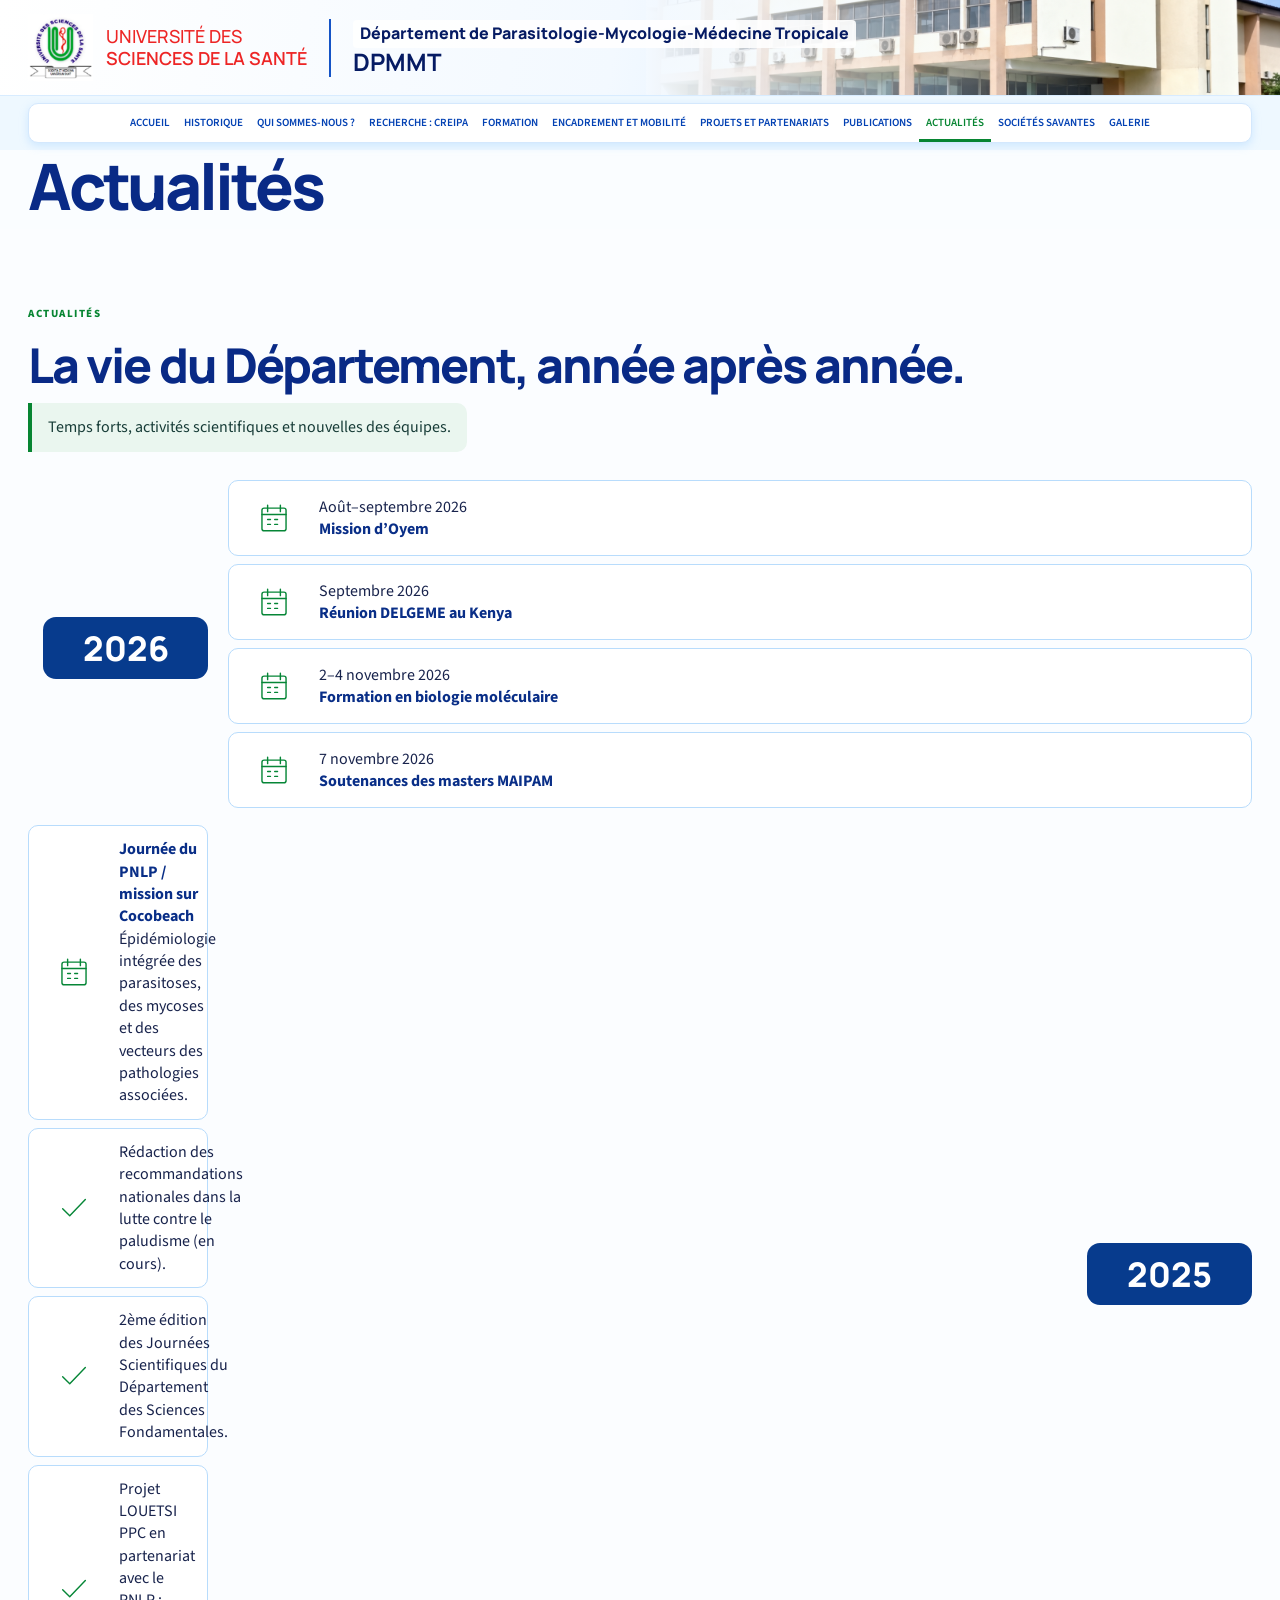
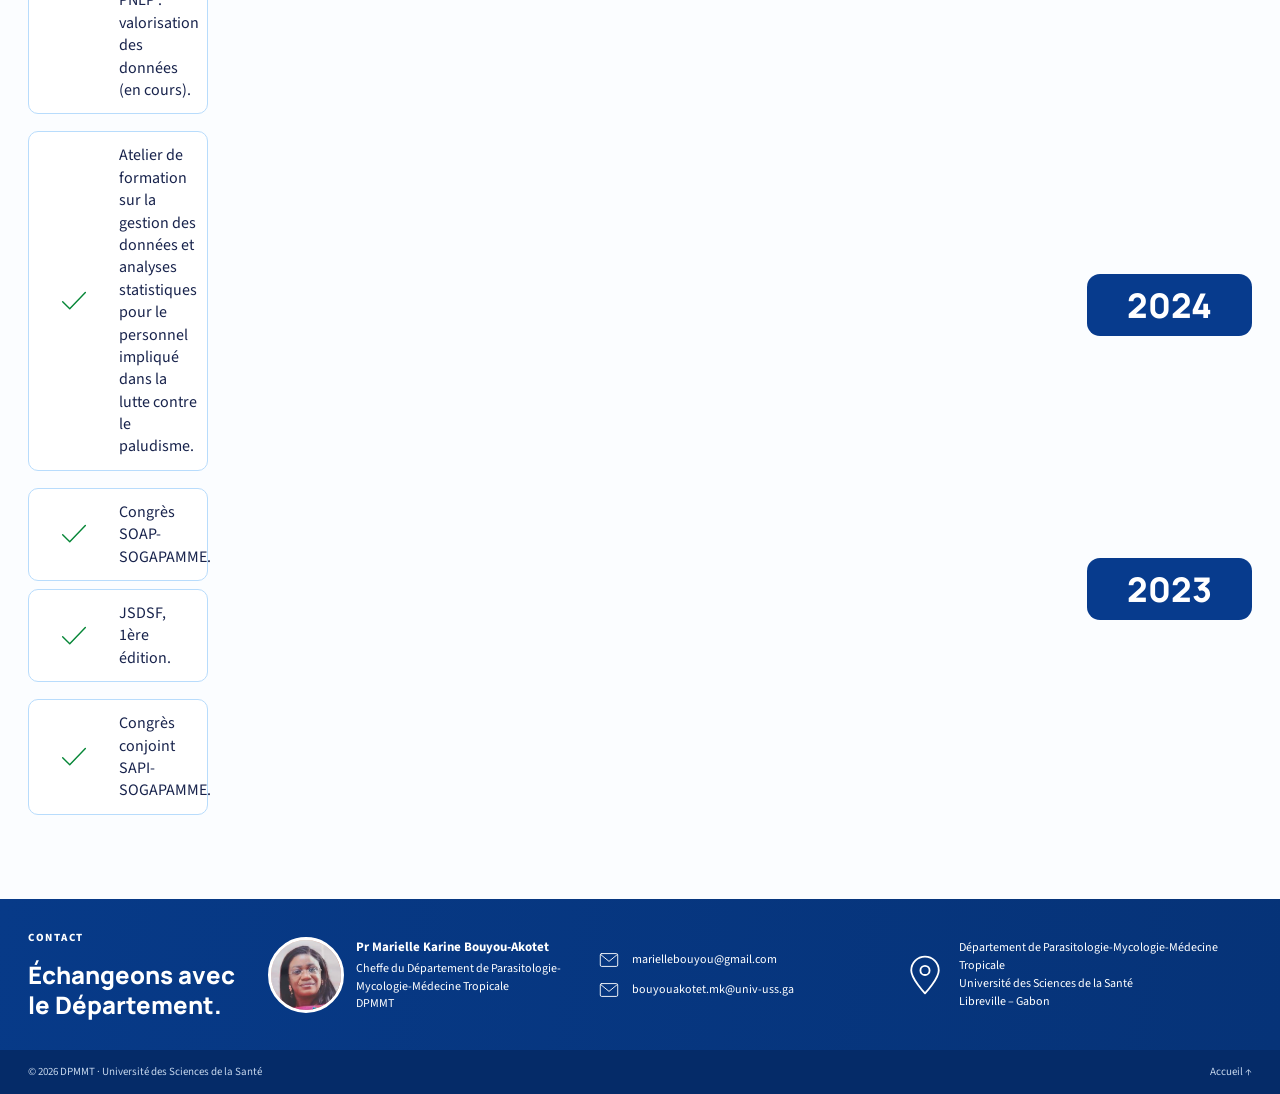
==== commit 6de7723e: "Add files via upload" ====
--- a/actualites.html
+++ b/actualites.html
@@ -27,4 +27,4 @@
     <symbol id="i-board" viewBox="0 0 48 48"><rect x="5" y="7" width="38" height="27" rx="2"/><path d="M24 34v8M16 42h16M11 14h13v10H11zM29 14h8M29 20h8M29 26h5"/></symbol>
     <symbol id="i-group" viewBox="0 0 48 48"><circle cx="24" cy="13" r="5"/><circle cx="10" cy="18" r="4"/><circle cx="38" cy="18" r="4"/><path d="M12 39v-4a12 12 0 0 1 24 0v4zM3 38v-4a7 7 0 0 1 8-7M45 38v-4a7 7 0 0 0-8-7"/></symbol>
     <symbol id="i-lab" viewBox="0 0 48 48"><path d="M18 5h12M21 5v15L9 39a3 3 0 0 0 3 4h24a3 3 0 0 0 3-4L27 20V5M15 32h18"/><circle cx="21" cy="35" r="1"/><circle cx="28" cy="38" r="1"/></symbol>
-  </svg><a class="skip-link" href="#contenu">Aller au contenu</a><header class="site-header"><div class="masthead"><div class="container masthead-inner"><a class="university" href="index.html"><img class="crest" src="assets/logo-uss.png" alt="Logo de l’Université des Sciences de la Santé"><span>UNIVERSITÉ DES<br><b>SCIENCES DE LA SANTÉ</b></span></a><span class="mast-divider" aria-hidden="true"></span><a class="department-brand" href="index.html"><span>Département de Parasitologie-Mycologie-Médecine Tropicale</span><b>DPMMT</b></a><div class="mast-scene" aria-hidden="true"><img src="assets/uss-campus-hero.png" alt=""></div></div></div><div class="nav-wrap"><div class="container nav-inner"><button class="menu-toggle" aria-expanded="false" aria-controls="navigation">☰ <span>Menu</span></button><nav id="navigation" aria-label="Navigation principale"><a href="index.html">Accueil</a><a href="historique.html">Historique</a><a href="qui-sommes-nous.html">Qui sommes-nous ?</a><a href="recherche-creipa.html">Recherche : CREIPA</a><a href="formations.html">Formation</a><a href="encadrement-mobilite.html">Encadrement et mobilité</a><a href="projets-partenariats.html">Projets et partenariats</a><a href="publications.html">Publications</a><a href="actualites.html" class="active" aria-current="page">Actualités</a><a href="societes-savantes.html">Sociétés savantes</a><a href="galerie.html">Galerie</a></nav></div></div></header><main id="contenu"><div class="container page-title-wrap"><h1 class="page-heading">Actualités</h1></div><section class="section news" id="actualites"><div class="container"><div class="section-title"><div><p class="eyebrow">Actualités</p><h2>La vie du Département, année après année.</h2></div><p>Temps forts, activités scientifiques et nouvelles des équipes.</p></div><div class="timeline"><div class="year"><b>2026</b></div><div class="timeline-items"><article><b class="event-icon"><svg class="ui-icon" viewBox="0 0 48 48" aria-hidden="true"><use href="#i-calendar"></use></svg></b><p><strong>Journée du PNLP / mission sur Cocobeach</strong><br>Épidémiologie intégrée des parasitoses, des mycoses et des vecteurs des pathologies associées.</p></article><article><b class="event-icon"><svg class="ui-icon" viewBox="0 0 48 48" aria-hidden="true"><use href="#i-check"></use></svg></b><p>Rédaction des recommandations nationales dans la lutte contre le paludisme (en cours).</p></article><article><b class="event-icon"><svg class="ui-icon" viewBox="0 0 48 48" aria-hidden="true"><use href="#i-check"></use></svg></b><p>2ème édition des Journées Scientifiques du Département des Sciences Fondamentales.</p></article><article><b class="event-icon"><svg class="ui-icon" viewBox="0 0 48 48" aria-hidden="true"><use href="#i-check"></use></svg></b><p>Projet LOUETSI PPC en partenariat avec le PNLP : valorisation des données (en cours).</p></article></div><div class="year"><b>2025</b></div><div class="timeline-items"><article><b class="event-icon"><svg class="ui-icon" viewBox="0 0 48 48" aria-hidden="true"><use href="#i-check"></use></svg></b><p>Atelier de formation sur la gestion des données et analyses statistiques pour le personnel impliqué dans la lutte contre le paludisme.</p></article></div><div class="year"><b>2024</b></div><div class="timeline-items"><article><b class="event-icon"><svg class="ui-icon" viewBox="0 0 48 48" aria-hidden="true"><use href="#i-check"></use></svg></b><p>Congrès SOAP-SOGAPAMME.</p></article><article><b class="event-icon"><svg class="ui-icon" viewBox="0 0 48 48" aria-hidden="true"><use href="#i-check"></use></svg></b><p>JSDSF, 1ère édition.</p></article></div><div class="year"><b>2023</b></div><div class="timeline-items"><article><b class="event-icon"><svg class="ui-icon" viewBox="0 0 48 48" aria-hidden="true"><use href="#i-check"></use></svg></b><p>Congrès conjoint SAPI-SOGAPAMME.</p></article></div></div></div></section></main><section class="contact" id="contact"><div class="container contact-inner"><div class="contact-lead"><p class="eyebrow">Contact</p><h2>Échangeons avec le Département.</h2></div><div class="contact-person"><img class="portrait" src="assets/prof-marielle-bouyou-akotet.png" alt="Professeure Marielle Karine Bouyou-Akotet"><p><b>Pr Marielle Karine Bouyou-Akotet</b><span>Cheffe du Département de Parasitologie-Mycologie-Médecine Tropicale<br>DPMMT</span></p></div><div class="contact-details"><a href="mailto:mariellebouyou@gmail.com"><svg class="ui-icon contact-icon" viewBox="0 0 48 48" aria-hidden="true"><use href="#i-mail"></use></svg><span>mariellebouyou@gmail.com</span></a><a href="mailto:bouyouakotet.mk@univ-uss.ga"><svg class="ui-icon contact-icon" viewBox="0 0 48 48" aria-hidden="true"><use href="#i-mail"></use></svg><span>bouyouakotet.mk@univ-uss.ga</span></a></div><div class="contact-location"><b aria-hidden="true"><svg class="ui-icon" viewBox="0 0 48 48"><use href="#i-pin"></use></svg></b><p>Département de Parasitologie-Mycologie-Médecine Tropicale<br>Université des Sciences de la Santé<br>Libreville – Gabon</p></div></div></section><footer><div class="container footer-inner"><span>© <span id="year">2026</span> DPMMT · Université des Sciences de la Santé</span><a href="index.html">Accueil ↑</a></div></footer><script src="script.js"></script></body></html>+  </svg><a class="skip-link" href="#contenu">Aller au contenu</a><header class="site-header"><div class="masthead"><div class="container masthead-inner"><a class="university" href="index.html"><img class="crest" src="assets/logo-uss.png" alt="Logo de l’Université des Sciences de la Santé"><span>UNIVERSITÉ DES<br><b>SCIENCES DE LA SANTÉ</b></span></a><span class="mast-divider" aria-hidden="true"></span><a class="department-brand" href="index.html"><span>Département de Parasitologie-Mycologie-Médecine Tropicale</span><b>DPMMT</b></a><div class="mast-scene" aria-hidden="true"><img src="assets/uss-campus-hero.png" alt=""></div></div></div><div class="nav-wrap"><div class="container nav-inner"><button class="menu-toggle" aria-expanded="false" aria-controls="navigation">☰ <span>Menu</span></button><nav id="navigation" aria-label="Navigation principale"><a href="index.html">Accueil</a><a href="historique.html">Historique</a><a href="qui-sommes-nous.html">Qui sommes-nous ?</a><a href="recherche-creipa.html">Recherche : CREIPA</a><a href="formations.html">Formation</a><a href="encadrement-mobilite.html">Encadrement et mobilité</a><a href="projets-partenariats.html">Projets et partenariats</a><a href="publications.html">Publications</a><a href="actualites.html" class="active" aria-current="page">Actualités</a><a href="societes-savantes.html">Sociétés savantes</a><a href="galerie.html">Galerie</a></nav></div></div></header><main id="contenu"><div class="container page-title-wrap"><h1 class="page-heading">Actualités</h1></div><section class="section news" id="actualites"><div class="container"><div class="section-title"><div><p class="eyebrow">Actualités</p><h2>La vie du Département, année après année.</h2></div><p>Temps forts, activités scientifiques et nouvelles des équipes.</p></div><div class="timeline"><div class="year"><b>2026</b></div><div class="timeline-items"><article><b class="event-icon"><svg class="ui-icon" viewBox="0 0 48 48" aria-hidden="true"><use href="#i-calendar"></use></svg></b><p><time datetime="2026-08">Août–septembre 2026</time><br><strong>Mission d’Oyem</strong></p></article><article><b class="event-icon"><svg class="ui-icon" viewBox="0 0 48 48" aria-hidden="true"><use href="#i-calendar"></use></svg></b><p><time datetime="2026-09">Septembre 2026</time><br><strong>Réunion DELGEME au Kenya</strong></p></article><article><b class="event-icon"><svg class="ui-icon" viewBox="0 0 48 48" aria-hidden="true"><use href="#i-calendar"></use></svg></b><p><time datetime="2026-11-02">2–4 novembre 2026</time><br><strong>Formation en biologie moléculaire</strong></p></article><article><b class="event-icon"><svg class="ui-icon" viewBox="0 0 48 48" aria-hidden="true"><use href="#i-calendar"></use></svg></b><p><time datetime="2026-11-07">7 novembre 2026</time><br><strong>Soutenances des masters MAIPAM</strong></p></article></div><div class="timeline-items"><article><b class="event-icon"><svg class="ui-icon" viewBox="0 0 48 48" aria-hidden="true"><use href="#i-calendar"></use></svg></b><p><strong>Journée du PNLP / mission sur Cocobeach</strong><br>Épidémiologie intégrée des parasitoses, des mycoses et des vecteurs des pathologies associées.</p></article><article><b class="event-icon"><svg class="ui-icon" viewBox="0 0 48 48" aria-hidden="true"><use href="#i-check"></use></svg></b><p>Rédaction des recommandations nationales dans la lutte contre le paludisme (en cours).</p></article><article><b class="event-icon"><svg class="ui-icon" viewBox="0 0 48 48" aria-hidden="true"><use href="#i-check"></use></svg></b><p>2ème édition des Journées Scientifiques du Département des Sciences Fondamentales.</p></article><article><b class="event-icon"><svg class="ui-icon" viewBox="0 0 48 48" aria-hidden="true"><use href="#i-check"></use></svg></b><p>Projet LOUETSI PPC en partenariat avec le PNLP : valorisation des données (en cours).</p></article></div><div class="year"><b>2025</b></div><div class="timeline-items"><article><b class="event-icon"><svg class="ui-icon" viewBox="0 0 48 48" aria-hidden="true"><use href="#i-check"></use></svg></b><p>Atelier de formation sur la gestion des données et analyses statistiques pour le personnel impliqué dans la lutte contre le paludisme.</p></article></div><div class="year"><b>2024</b></div><div class="timeline-items"><article><b class="event-icon"><svg class="ui-icon" viewBox="0 0 48 48" aria-hidden="true"><use href="#i-check"></use></svg></b><p>Congrès SOAP-SOGAPAMME.</p></article><article><b class="event-icon"><svg class="ui-icon" viewBox="0 0 48 48" aria-hidden="true"><use href="#i-check"></use></svg></b><p>JSDSF, 1ère édition.</p></article></div><div class="year"><b>2023</b></div><div class="timeline-items"><article><b class="event-icon"><svg class="ui-icon" viewBox="0 0 48 48" aria-hidden="true"><use href="#i-check"></use></svg></b><p>Congrès conjoint SAPI-SOGAPAMME.</p></article></div></div></div></section></main><section class="contact" id="contact"><div class="container contact-inner"><div class="contact-lead"><p class="eyebrow">Contact</p><h2>Échangeons avec le Département.</h2></div><div class="contact-person"><img class="portrait" src="assets/prof-marielle-bouyou-akotet.png" alt="Professeure Marielle Karine Bouyou-Akotet"><p><b>Pr Marielle Karine Bouyou-Akotet</b><span>Cheffe du Département de Parasitologie-Mycologie-Médecine Tropicale<br>DPMMT</span></p></div><div class="contact-details"><a href="mailto:mariellebouyou@gmail.com"><svg class="ui-icon contact-icon" viewBox="0 0 48 48" aria-hidden="true"><use href="#i-mail"></use></svg><span>mariellebouyou@gmail.com</span></a><a href="mailto:bouyouakotet.mk@univ-uss.ga"><svg class="ui-icon contact-icon" viewBox="0 0 48 48" aria-hidden="true"><use href="#i-mail"></use></svg><span>bouyouakotet.mk@univ-uss.ga</span></a></div><div class="contact-location"><b aria-hidden="true"><svg class="ui-icon" viewBox="0 0 48 48"><use href="#i-pin"></use></svg></b><p>Département de Parasitologie-Mycologie-Médecine Tropicale<br>Université des Sciences de la Santé<br>Libreville – Gabon</p></div></div></section><footer><div class="container footer-inner"><span>© <span id="year">2026</span> DPMMT · Université des Sciences de la Santé</span><a href="index.html">Accueil ↑</a></div></footer><script src="script.js"></script></body></html>
--- a/styles.css
+++ b/styles.css
@@ -178,4 +178,38 @@
 .publication-list li::before{position:absolute;top:15px;left:14px;display:grid;width:28px;height:28px;place-items:center;border-radius:50%;background:#e5f3ee;color:#08734a;font-size:12px;font-weight:800;content:counter(article)}
 .publication-list li strong{color:#103b83}
 @media(max-width:700px){.publication-list{grid-template-columns:1fr}.publication-list li{padding:14px 14px 14px 50px}}
-.partner-logos-section{margin-top:20px;padding-top:14px;border-top:1px solid #d7e9f8}.partner-logos-section h4{margin:0 0 12px;color:#073a98}.partner-logo-grid{display:grid;grid-template-columns:repeat(3,minmax(0,1fr));gap:12px}.partner-logo-grid figure{display:flex;min-height:100px;margin:0;padding:12px;align-items:center;justify-content:center;flex-direction:column;gap:7px;border:1px solid #d7e9f8;border-radius:10px;background:#fff}.partner-logo-grid img{max-width:100%;height:56px;object-fit:contain}.partner-logo-grid figcaption{color:#52627b;font-size:12px;text-align:center}.mobility-details{display:grid;gap:26px;margin-top:32px}.mobility-details section{padding:22px;border:1px solid #cfe5f8;border-radius:14px;background:#fff}.mobility-details h3{margin:0 0 14px;color:#073a98;font:700 22px Manrope,sans-serif}.table-scroll{overflow-x:auto}.mobility-details table{width:100%;border-collapse:collapse;font-size:14px}.mobility-details th,.mobility-details td{padding:10px 12px;border-bottom:1px solid #d7e9f8;text-align:left;vertical-align:top}.mobility-details th{background:#edf6fc;color:#073a98}.mobility-details tr:last-child td{border-bottom:0}.mobility-note{margin:0;color:#58657d;font-size:13px}@media(max-width:700px){.partner-logo-grid{grid-template-columns:repeat(2,minmax(0,1fr))}.mobility-details section{padding:15px}.mobility-details table{min-width:680px}}+.partner-logos-section{margin-top:20px;padding-top:14px;border-top:1px solid #d7e9f8}.partner-logos-section h4{margin:0 0 12px;color:#073a98}.partner-logo-grid{display:grid;grid-template-columns:repeat(3,minmax(0,1fr));gap:12px}.partner-logo-grid figure{display:flex;min-height:100px;margin:0;padding:12px;align-items:center;justify-content:center;flex-direction:column;gap:7px;border:1px solid #d7e9f8;border-radius:10px;background:#fff}.partner-logo-grid img{max-width:100%;height:56px;object-fit:contain}.partner-logo-grid figcaption{color:#52627b;font-size:12px;text-align:center}.mobility-details{display:grid;gap:26px;margin-top:32px}.mobility-details section{padding:22px;border:1px solid #cfe5f8;border-radius:14px;background:#fff}.mobility-details h3{margin:0 0 14px;color:#073a98;font:700 22px Manrope,sans-serif}.table-scroll{overflow-x:auto}.mobility-details table{width:100%;border-collapse:collapse;font-size:14px}.mobility-details th,.mobility-details td{padding:10px 12px;border-bottom:1px solid #d7e9f8;text-align:left;vertical-align:top}.mobility-details th{background:#edf6fc;color:#073a98}.mobility-details tr:last-child td{border-bottom:0}.mobility-note{margin:0;color:#58657d;font-size:13px}@media(max-width:700px){.partner-logo-grid{grid-template-columns:repeat(2,minmax(0,1fr))}.mobility-details section{padding:15px}.mobility-details table{min-width:680px}}
+
+/* Présentation cohérente des unités de recherche et lecture mobile */
+.unit-grid{grid-template-columns:repeat(3,minmax(0,1fr));gap:12px;align-items:stretch}
+.unit-card{display:flex;min-width:0;min-height:100%;flex-direction:column;padding:16px;border-radius:13px;box-shadow:0 3px 12px rgba(7,59,142,.06)}
+.unit-card h4{min-height:2.5em;margin:0 0 8px;font-size:16px;line-height:1.35;overflow-wrap:anywhere}
+.unit-card p{margin:0 0 8px;font-size:13px;line-height:1.5}
+.unit-card ul{display:grid;gap:7px;margin:7px 0 0;padding:0;list-style:none;color:#152956;font-size:13px;line-height:1.45}
+.unit-card li:not(.staff-member){padding:8px 10px;border:1px solid rgba(7,59,142,.12);border-radius:9px;background:rgba(255,255,255,.76);overflow-wrap:anywhere}
+.unit-card .staff-member{display:flex;align-items:center;gap:10px;min-width:0;margin:0;padding:7px 9px;border:1px solid rgba(7,59,142,.12);border-radius:9px;background:rgba(255,255,255,.82)}
+.unit-card .staff-member img{width:46px;height:46px}
+.unit-card .staff-member span{min-width:0;font-size:13px;font-weight:700;line-height:1.35;overflow-wrap:anywhere}
+@media(max-width:900px){.unit-grid{grid-template-columns:repeat(2,minmax(0,1fr))}}
+@media(max-width:600px){.unit-grid{grid-template-columns:1fr;gap:10px}.unit-card{padding:14px}.unit-card h4{min-height:0;font-size:16px}.unit-card ul{font-size:14px}.unit-card li:not(.staff-member){padding:9px 11px}.unit-card .staff-member img{width:50px;height:50px}.unit-card .staff-member span{font-size:14px}}
+
+/* Membres : même hiérarchie visuelle pour les noms et les fonctions, lisible sur mobile */
+.member-card{align-items:center}
+.member-card>div{min-width:0}
+.member-card h4{margin:0;color:#103b83;font-size:14px;line-height:1.35;overflow-wrap:anywhere}
+.member-card p{margin:5px 0 0;color:#52617a;font-size:12px;line-height:1.45;overflow-wrap:anywhere}
+@media(max-width:700px){.member-card h4{font-size:13px}.member-card p{font-size:11px}}
+@media(max-width:460px){.member-card h4{font-size:14px}.member-card p{font-size:12px}}
+
+/* Liens de recherche bibliographique sous chaque chercheur */
+.unit-card .researcher-entry{display:block;padding:0;border:0;background:transparent}
+.unit-social-links{display:flex;align-items:center;gap:7px;margin:6px 2px 4px 8px;padding-left:8px}
+.unit-social-links a{display:inline-flex;align-items:center;justify-content:center;min-width:26px;min-height:25px;padding:2px;border-radius:5px}
+.unit-social-links a:hover,.unit-social-links a:focus-visible{outline:2px solid #078532;outline-offset:2px}
+.unit-social-links img{display:block;width:auto;height:20px;max-width:70px;border:0;border-radius:0;background:transparent;object-fit:contain;box-shadow:none}
+.social-google-scholar img{height:17px;max-width:90px}
+@media(max-width:600px){.unit-social-links{gap:9px;margin:5px 0 6px 12px}.unit-social-links img{height:22px;max-width:78px}.unit-social-links .social-google-scholar img{height:18px;max-width:96px}}
+.mentoring-grid .mentoring-trigger .mentoring-programs{color:#5a2a92;font-size:10px;font-style:normal;font-weight:700;line-height:1.3}
+.pioneer-card .pioneer-links{justify-content:center;margin-top:4px}
+
+.creipa-masthead{z-index:2;position:relative;display:flex;flex-direction:column;max-width:205px;margin-left:auto;padding:6px 10px;border:1px solid #cfe5f8;border-radius:8px;background:#ffffffed;color:#063b8c;line-height:1.15}.creipa-masthead b{font:800 18px/1.1 Manrope,sans-serif;letter-spacing:.04em}.creipa-masthead span{font-size:9px;line-height:1.25}.partner-wordmark{display:flex;min-height:100px;align-items:center;justify-content:center;padding:12px;border:1px solid #d7e9f8;border-radius:10px;background:#fff;color:#073b8c;font:800 16px/1.25 Manrope,sans-serif;text-align:center}.training-domains{margin:12px 0;color:#344363}.society-chips{display:flex;flex-wrap:wrap;gap:10px}.society-chips span{padding:9px 13px;border:1px solid #cfe5f8;border-radius:22px;background:#f4faff;color:#073b8c;font-weight:700}@media(max-width:700px){.creipa-masthead{max-width:150px;padding:4px 7px}.creipa-masthead b{font-size:14px}.creipa-masthead span{font-size:7px}.team-gabon-mark{margin-left:0}}
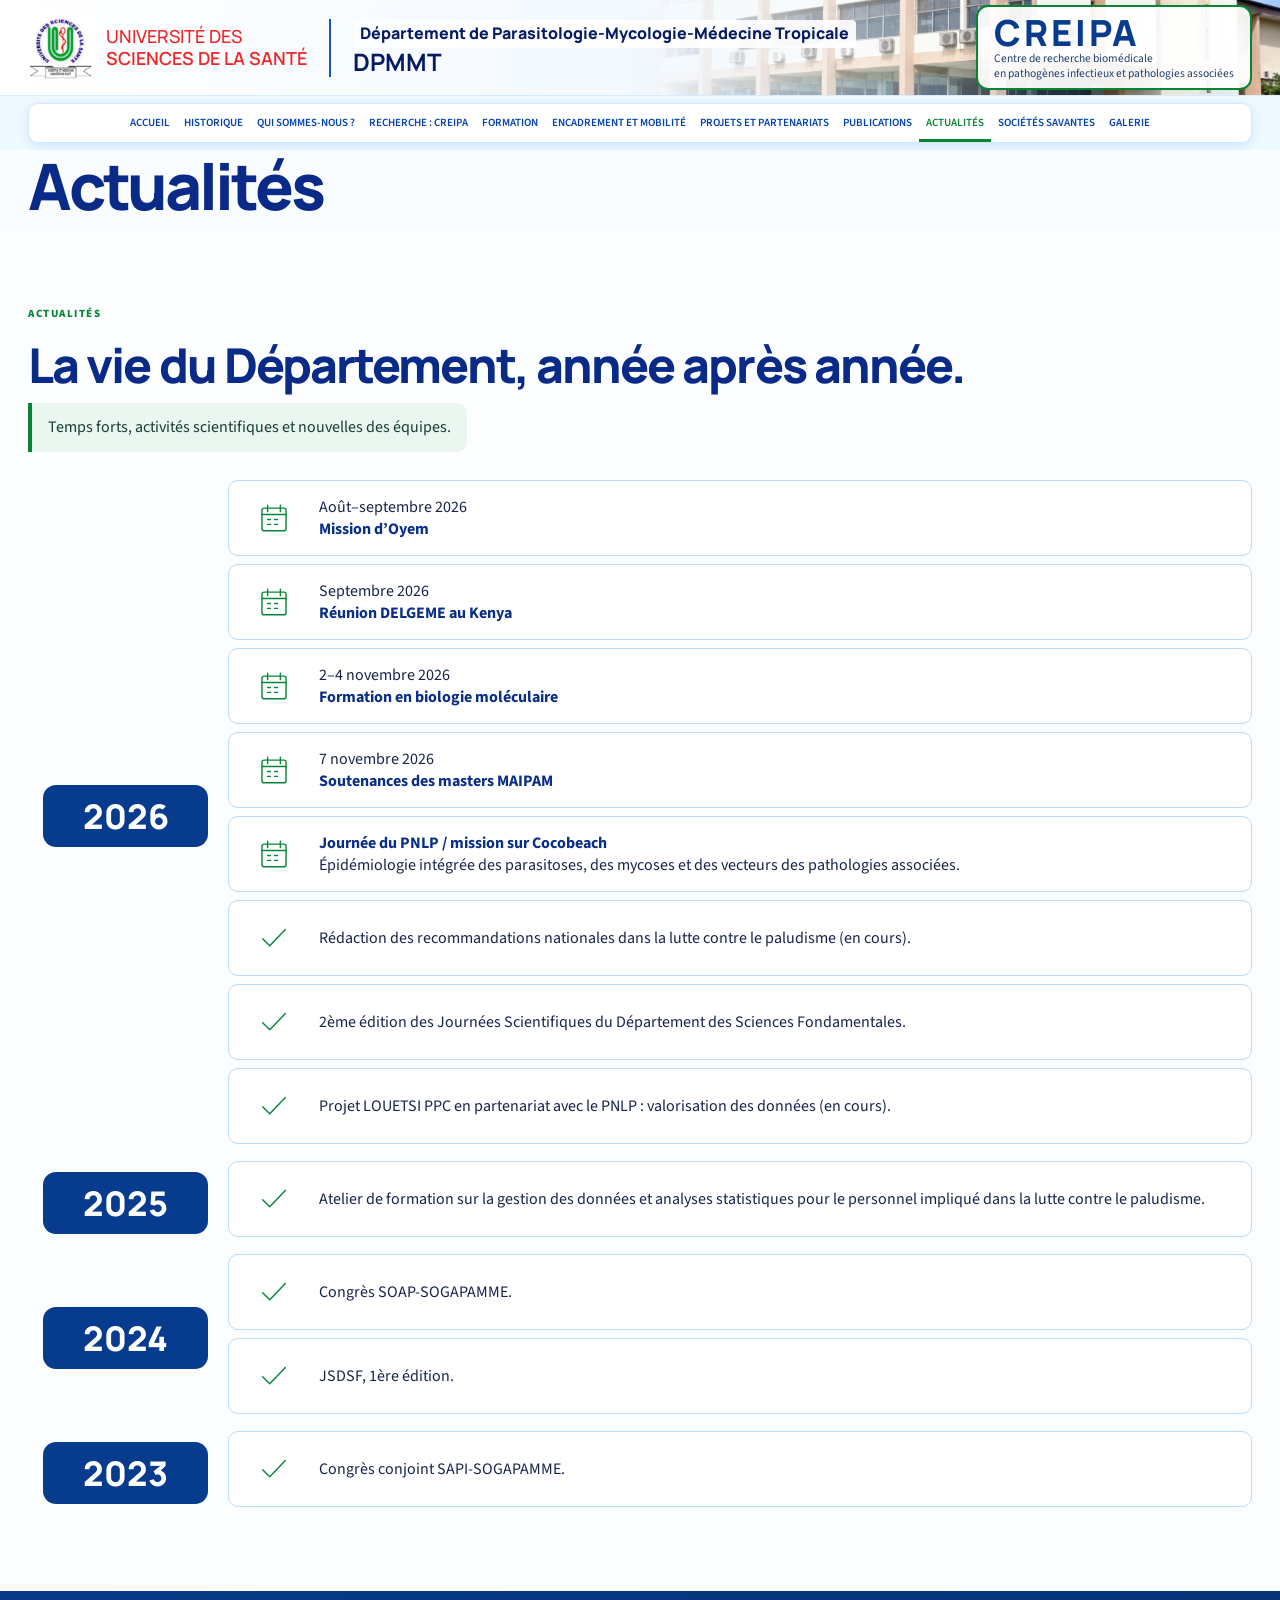
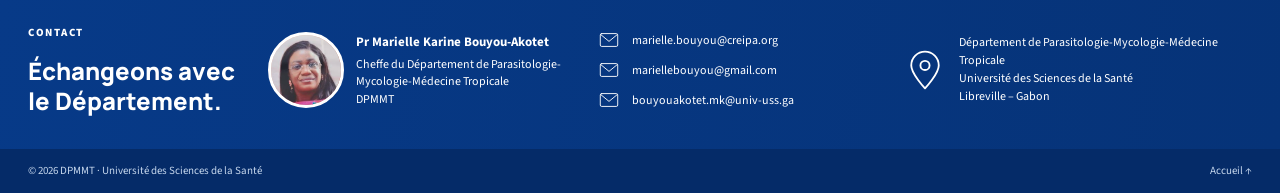
==== commit 84cf92bc: "Add files via upload" ====
--- a/actualites.html
+++ b/actualites.html
@@ -27,4 +27,4 @@
     <symbol id="i-board" viewBox="0 0 48 48"><rect x="5" y="7" width="38" height="27" rx="2"/><path d="M24 34v8M16 42h16M11 14h13v10H11zM29 14h8M29 20h8M29 26h5"/></symbol>
     <symbol id="i-group" viewBox="0 0 48 48"><circle cx="24" cy="13" r="5"/><circle cx="10" cy="18" r="4"/><circle cx="38" cy="18" r="4"/><path d="M12 39v-4a12 12 0 0 1 24 0v4zM3 38v-4a7 7 0 0 1 8-7M45 38v-4a7 7 0 0 0-8-7"/></symbol>
     <symbol id="i-lab" viewBox="0 0 48 48"><path d="M18 5h12M21 5v15L9 39a3 3 0 0 0 3 4h24a3 3 0 0 0 3-4L27 20V5M15 32h18"/><circle cx="21" cy="35" r="1"/><circle cx="28" cy="38" r="1"/></symbol>
-  </svg><a class="skip-link" href="#contenu">Aller au contenu</a><header class="site-header"><div class="masthead"><div class="container masthead-inner"><a class="university" href="index.html"><img class="crest" src="assets/logo-uss.png" alt="Logo de l’Université des Sciences de la Santé"><span>UNIVERSITÉ DES<br><b>SCIENCES DE LA SANTÉ</b></span></a><span class="mast-divider" aria-hidden="true"></span><a class="department-brand" href="index.html"><span>Département de Parasitologie-Mycologie-Médecine Tropicale</span><b>DPMMT</b></a><div class="mast-scene" aria-hidden="true"><img src="assets/uss-campus-hero.png" alt=""></div></div></div><div class="nav-wrap"><div class="container nav-inner"><button class="menu-toggle" aria-expanded="false" aria-controls="navigation">☰ <span>Menu</span></button><nav id="navigation" aria-label="Navigation principale"><a href="index.html">Accueil</a><a href="historique.html">Historique</a><a href="qui-sommes-nous.html">Qui sommes-nous ?</a><a href="recherche-creipa.html">Recherche : CREIPA</a><a href="formations.html">Formation</a><a href="encadrement-mobilite.html">Encadrement et mobilité</a><a href="projets-partenariats.html">Projets et partenariats</a><a href="publications.html">Publications</a><a href="actualites.html" class="active" aria-current="page">Actualités</a><a href="societes-savantes.html">Sociétés savantes</a><a href="galerie.html">Galerie</a></nav></div></div></header><main id="contenu"><div class="container page-title-wrap"><h1 class="page-heading">Actualités</h1></div><section class="section news" id="actualites"><div class="container"><div class="section-title"><div><p class="eyebrow">Actualités</p><h2>La vie du Département, année après année.</h2></div><p>Temps forts, activités scientifiques et nouvelles des équipes.</p></div><div class="timeline"><div class="year"><b>2026</b></div><div class="timeline-items"><article><b class="event-icon"><svg class="ui-icon" viewBox="0 0 48 48" aria-hidden="true"><use href="#i-calendar"></use></svg></b><p><time datetime="2026-08">Août–septembre 2026</time><br><strong>Mission d’Oyem</strong></p></article><article><b class="event-icon"><svg class="ui-icon" viewBox="0 0 48 48" aria-hidden="true"><use href="#i-calendar"></use></svg></b><p><time datetime="2026-09">Septembre 2026</time><br><strong>Réunion DELGEME au Kenya</strong></p></article><article><b class="event-icon"><svg class="ui-icon" viewBox="0 0 48 48" aria-hidden="true"><use href="#i-calendar"></use></svg></b><p><time datetime="2026-11-02">2–4 novembre 2026</time><br><strong>Formation en biologie moléculaire</strong></p></article><article><b class="event-icon"><svg class="ui-icon" viewBox="0 0 48 48" aria-hidden="true"><use href="#i-calendar"></use></svg></b><p><time datetime="2026-11-07">7 novembre 2026</time><br><strong>Soutenances des masters MAIPAM</strong></p></article></div><div class="timeline-items"><article><b class="event-icon"><svg class="ui-icon" viewBox="0 0 48 48" aria-hidden="true"><use href="#i-calendar"></use></svg></b><p><strong>Journée du PNLP / mission sur Cocobeach</strong><br>Épidémiologie intégrée des parasitoses, des mycoses et des vecteurs des pathologies associées.</p></article><article><b class="event-icon"><svg class="ui-icon" viewBox="0 0 48 48" aria-hidden="true"><use href="#i-check"></use></svg></b><p>Rédaction des recommandations nationales dans la lutte contre le paludisme (en cours).</p></article><article><b class="event-icon"><svg class="ui-icon" viewBox="0 0 48 48" aria-hidden="true"><use href="#i-check"></use></svg></b><p>2ème édition des Journées Scientifiques du Département des Sciences Fondamentales.</p></article><article><b class="event-icon"><svg class="ui-icon" viewBox="0 0 48 48" aria-hidden="true"><use href="#i-check"></use></svg></b><p>Projet LOUETSI PPC en partenariat avec le PNLP : valorisation des données (en cours).</p></article></div><div class="year"><b>2025</b></div><div class="timeline-items"><article><b class="event-icon"><svg class="ui-icon" viewBox="0 0 48 48" aria-hidden="true"><use href="#i-check"></use></svg></b><p>Atelier de formation sur la gestion des données et analyses statistiques pour le personnel impliqué dans la lutte contre le paludisme.</p></article></div><div class="year"><b>2024</b></div><div class="timeline-items"><article><b class="event-icon"><svg class="ui-icon" viewBox="0 0 48 48" aria-hidden="true"><use href="#i-check"></use></svg></b><p>Congrès SOAP-SOGAPAMME.</p></article><article><b class="event-icon"><svg class="ui-icon" viewBox="0 0 48 48" aria-hidden="true"><use href="#i-check"></use></svg></b><p>JSDSF, 1ère édition.</p></article></div><div class="year"><b>2023</b></div><div class="timeline-items"><article><b class="event-icon"><svg class="ui-icon" viewBox="0 0 48 48" aria-hidden="true"><use href="#i-check"></use></svg></b><p>Congrès conjoint SAPI-SOGAPAMME.</p></article></div></div></div></section></main><section class="contact" id="contact"><div class="container contact-inner"><div class="contact-lead"><p class="eyebrow">Contact</p><h2>Échangeons avec le Département.</h2></div><div class="contact-person"><img class="portrait" src="assets/prof-marielle-bouyou-akotet.png" alt="Professeure Marielle Karine Bouyou-Akotet"><p><b>Pr Marielle Karine Bouyou-Akotet</b><span>Cheffe du Département de Parasitologie-Mycologie-Médecine Tropicale<br>DPMMT</span></p></div><div class="contact-details"><a href="mailto:mariellebouyou@gmail.com"><svg class="ui-icon contact-icon" viewBox="0 0 48 48" aria-hidden="true"><use href="#i-mail"></use></svg><span>mariellebouyou@gmail.com</span></a><a href="mailto:bouyouakotet.mk@univ-uss.ga"><svg class="ui-icon contact-icon" viewBox="0 0 48 48" aria-hidden="true"><use href="#i-mail"></use></svg><span>bouyouakotet.mk@univ-uss.ga</span></a></div><div class="contact-location"><b aria-hidden="true"><svg class="ui-icon" viewBox="0 0 48 48"><use href="#i-pin"></use></svg></b><p>Département de Parasitologie-Mycologie-Médecine Tropicale<br>Université des Sciences de la Santé<br>Libreville – Gabon</p></div></div></section><footer><div class="container footer-inner"><span>© <span id="year">2026</span> DPMMT · Université des Sciences de la Santé</span><a href="index.html">Accueil ↑</a></div></footer><script src="script.js"></script></body></html>+  </svg><a class="skip-link" href="#contenu">Aller au contenu</a><header class="site-header"><div class="masthead"><div class="container masthead-inner"><a class="university" href="index.html"><img class="crest" src="assets/logo-uss.png" alt="Logo de l’Université des Sciences de la Santé"><span>UNIVERSITÉ DES<br><b>SCIENCES DE LA SANTÉ</b></span></a><span class="mast-divider" aria-hidden="true"></span><a class="department-brand" href="index.html"><span>Département de Parasitologie-Mycologie-Médecine Tropicale</span><b>DPMMT</b></a><div class="creipa-masthead" aria-label="CREIPA : Centre de recherche biomédicale en pathogènes infectieux et pathologies associées"><b>CREIPA</b><span>Centre de recherche biomédicale<br>en pathogènes infectieux et pathologies associées</span></div><div class="mast-scene" aria-hidden="true"><img src="assets/uss-campus-hero.png" alt=""></div></div></div><div class="nav-wrap"><div class="container nav-inner"><button class="menu-toggle" aria-expanded="false" aria-controls="navigation">☰ <span>Menu</span></button><nav id="navigation" aria-label="Navigation principale"><a href="index.html">Accueil</a><a href="historique.html">Historique</a><a href="qui-sommes-nous.html">Qui sommes-nous ?</a><a href="recherche-creipa.html">Recherche : CREIPA</a><a href="formations.html">Formation</a><a href="encadrement-mobilite.html">Encadrement et mobilité</a><a href="projets-partenariats.html">Projets et partenariats</a><a href="publications.html">Publications</a><a href="actualites.html" class="active" aria-current="page">Actualités</a><a href="societes-savantes.html">Sociétés savantes</a><a href="galerie.html">Galerie</a></nav></div></div></header><main id="contenu"><div class="container page-title-wrap"><h1 class="page-heading">Actualités</h1></div><section class="section news" id="actualites"><div class="container"><div class="section-title"><div><p class="eyebrow">Actualités</p><h2>La vie du Département, année après année.</h2></div><p>Temps forts, activités scientifiques et nouvelles des équipes.</p></div><div class="timeline"><div class="year"><b>2026</b></div><div class="timeline-items"><article><b class="event-icon"><svg class="ui-icon" viewBox="0 0 48 48" aria-hidden="true"><use href="#i-calendar"></use></svg></b><p><time datetime="2026-08">Août–septembre 2026</time><br><strong>Mission d’Oyem</strong></p></article><article><b class="event-icon"><svg class="ui-icon" viewBox="0 0 48 48" aria-hidden="true"><use href="#i-calendar"></use></svg></b><p><time datetime="2026-09">Septembre 2026</time><br><strong>Réunion DELGEME au Kenya</strong></p></article><article><b class="event-icon"><svg class="ui-icon" viewBox="0 0 48 48" aria-hidden="true"><use href="#i-calendar"></use></svg></b><p><time datetime="2026-11-02">2–4 novembre 2026</time><br><strong>Formation en biologie moléculaire</strong></p></article><article><b class="event-icon"><svg class="ui-icon" viewBox="0 0 48 48" aria-hidden="true"><use href="#i-calendar"></use></svg></b><p><time datetime="2026-11-07">7 novembre 2026</time><br><strong>Soutenances des masters MAIPAM</strong></p></article><article><b class="event-icon"><svg class="ui-icon" viewBox="0 0 48 48" aria-hidden="true"><use href="#i-calendar"></use></svg></b><p><strong>Journée du PNLP / mission sur Cocobeach</strong><br>Épidémiologie intégrée des parasitoses, des mycoses et des vecteurs des pathologies associées.</p></article><article><b class="event-icon"><svg class="ui-icon" viewBox="0 0 48 48" aria-hidden="true"><use href="#i-check"></use></svg></b><p>Rédaction des recommandations nationales dans la lutte contre le paludisme (en cours).</p></article><article><b class="event-icon"><svg class="ui-icon" viewBox="0 0 48 48" aria-hidden="true"><use href="#i-check"></use></svg></b><p>2ème édition des Journées Scientifiques du Département des Sciences Fondamentales.</p></article><article><b class="event-icon"><svg class="ui-icon" viewBox="0 0 48 48" aria-hidden="true"><use href="#i-check"></use></svg></b><p>Projet LOUETSI PPC en partenariat avec le PNLP : valorisation des données (en cours).</p></article></div><div class="year"><b>2025</b></div><div class="timeline-items"><article><b class="event-icon"><svg class="ui-icon" viewBox="0 0 48 48" aria-hidden="true"><use href="#i-check"></use></svg></b><p>Atelier de formation sur la gestion des données et analyses statistiques pour le personnel impliqué dans la lutte contre le paludisme.</p></article></div><div class="year"><b>2024</b></div><div class="timeline-items"><article><b class="event-icon"><svg class="ui-icon" viewBox="0 0 48 48" aria-hidden="true"><use href="#i-check"></use></svg></b><p>Congrès SOAP-SOGAPAMME.</p></article><article><b class="event-icon"><svg class="ui-icon" viewBox="0 0 48 48" aria-hidden="true"><use href="#i-check"></use></svg></b><p>JSDSF, 1ère édition.</p></article></div><div class="year"><b>2023</b></div><div class="timeline-items"><article><b class="event-icon"><svg class="ui-icon" viewBox="0 0 48 48" aria-hidden="true"><use href="#i-check"></use></svg></b><p>Congrès conjoint SAPI-SOGAPAMME.</p></article></div></div></div></section></main><section class="contact" id="contact"><div class="container contact-inner"><div class="contact-lead"><p class="eyebrow">Contact</p><h2>Échangeons avec le Département.</h2></div><div class="contact-person"><img class="portrait" src="assets/prof-marielle-bouyou-akotet.png" alt="Professeure Marielle Karine Bouyou-Akotet"><p><b>Pr Marielle Karine Bouyou-Akotet</b><span>Cheffe du Département de Parasitologie-Mycologie-Médecine Tropicale<br>DPMMT</span></p></div><div class="contact-details"><a href="mailto:marielle.bouyou@creipa.org"><svg class="ui-icon contact-icon" viewBox="0 0 48 48" aria-hidden="true"><use href="#i-mail"></use></svg><span>marielle.bouyou@creipa.org</span></a><a href="mailto:mariellebouyou@gmail.com"><svg class="ui-icon contact-icon" viewBox="0 0 48 48" aria-hidden="true"><use href="#i-mail"></use></svg><span>mariellebouyou@gmail.com</span></a><a href="mailto:bouyouakotet.mk@univ-uss.ga"><svg class="ui-icon contact-icon" viewBox="0 0 48 48" aria-hidden="true"><use href="#i-mail"></use></svg><span>bouyouakotet.mk@univ-uss.ga</span></a></div><div class="contact-location"><b aria-hidden="true"><svg class="ui-icon" viewBox="0 0 48 48"><use href="#i-pin"></use></svg></b><p>Département de Parasitologie-Mycologie-Médecine Tropicale<br>Université des Sciences de la Santé<br>Libreville – Gabon</p></div></div></section><footer><div class="container footer-inner"><span>© <span id="year">2026</span> DPMMT · Université des Sciences de la Santé</span><a href="index.html">Accueil ↑</a></div></footer><script src="script.js"></script></body></html>
--- a/styles.css
+++ b/styles.css
@@ -213,3 +213,16 @@
 .pioneer-card .pioneer-links{justify-content:center;margin-top:4px}
 
 .creipa-masthead{z-index:2;position:relative;display:flex;flex-direction:column;max-width:205px;margin-left:auto;padding:6px 10px;border:1px solid #cfe5f8;border-radius:8px;background:#ffffffed;color:#063b8c;line-height:1.15}.creipa-masthead b{font:800 18px/1.1 Manrope,sans-serif;letter-spacing:.04em}.creipa-masthead span{font-size:9px;line-height:1.25}.partner-wordmark{display:flex;min-height:100px;align-items:center;justify-content:center;padding:12px;border:1px solid #d7e9f8;border-radius:10px;background:#fff;color:#073b8c;font:800 16px/1.25 Manrope,sans-serif;text-align:center}.training-domains{margin:12px 0;color:#344363}.society-chips{display:flex;flex-wrap:wrap;gap:10px}.society-chips span{padding:9px 13px;border:1px solid #cfe5f8;border-radius:22px;background:#f4faff;color:#073b8c;font-weight:700}@media(max-width:700px){.creipa-masthead{max-width:150px;padding:4px 7px}.creipa-masthead b{font-size:14px}.creipa-masthead span{font-size:7px}.team-gabon-mark{margin-left:0}}
+.unit-grid>.unit-card{min-width:0}.unit-card .researcher-entry,.unit-card .researcher-open{min-width:0;max-width:100%}.unit-social-links{flex-wrap:wrap}
+/* CREIPA en grand dans le bandeau */
+.masthead .creipa-masthead{max-width:340px;padding:6px 16px;border:2px solid #078532;border-radius:12px;box-shadow:0 4px 14px #073b8e22}
+.masthead .creipa-masthead b{font-size:36px;letter-spacing:.08em;color:#073b8e}
+.masthead .creipa-masthead span{font-size:11.5px;line-height:1.3;color:#22406e}
+@media(max-width:900px){.masthead .creipa-masthead{max-width:260px}.masthead .creipa-masthead b{font-size:30px}.masthead .creipa-masthead span{font-size:10px}}
+@media(max-width:700px){.masthead{height:auto;overflow:visible}.masthead-inner{flex-wrap:wrap;padding-top:6px;padding-bottom:8px}.masthead .creipa-masthead{order:5;flex:1 0 100%;max-width:none;margin:0;flex-direction:row;align-items:center;gap:12px;padding:6px 12px}.masthead .creipa-masthead b{font-size:28px}.masthead .creipa-masthead span{font-size:10px}.masthead .mast-scene{display:none}}
+/* Adresses email des membres */
+.member-email{display:inline-block;margin-top:5px;color:#078532;font-size:11.5px;font-weight:600;text-decoration:none;overflow-wrap:anywhere}
+.member-email:hover,.member-email:focus-visible{text-decoration:underline}
+.team-directory li .member-email{margin-top:1px;font-size:11.5px}
+.unit-card .unit-email{display:block;margin:0 2px 6px 16px;font-size:12px}
+.researcher-dialog-email{display:inline-block;margin-top:14px;font-size:15px}
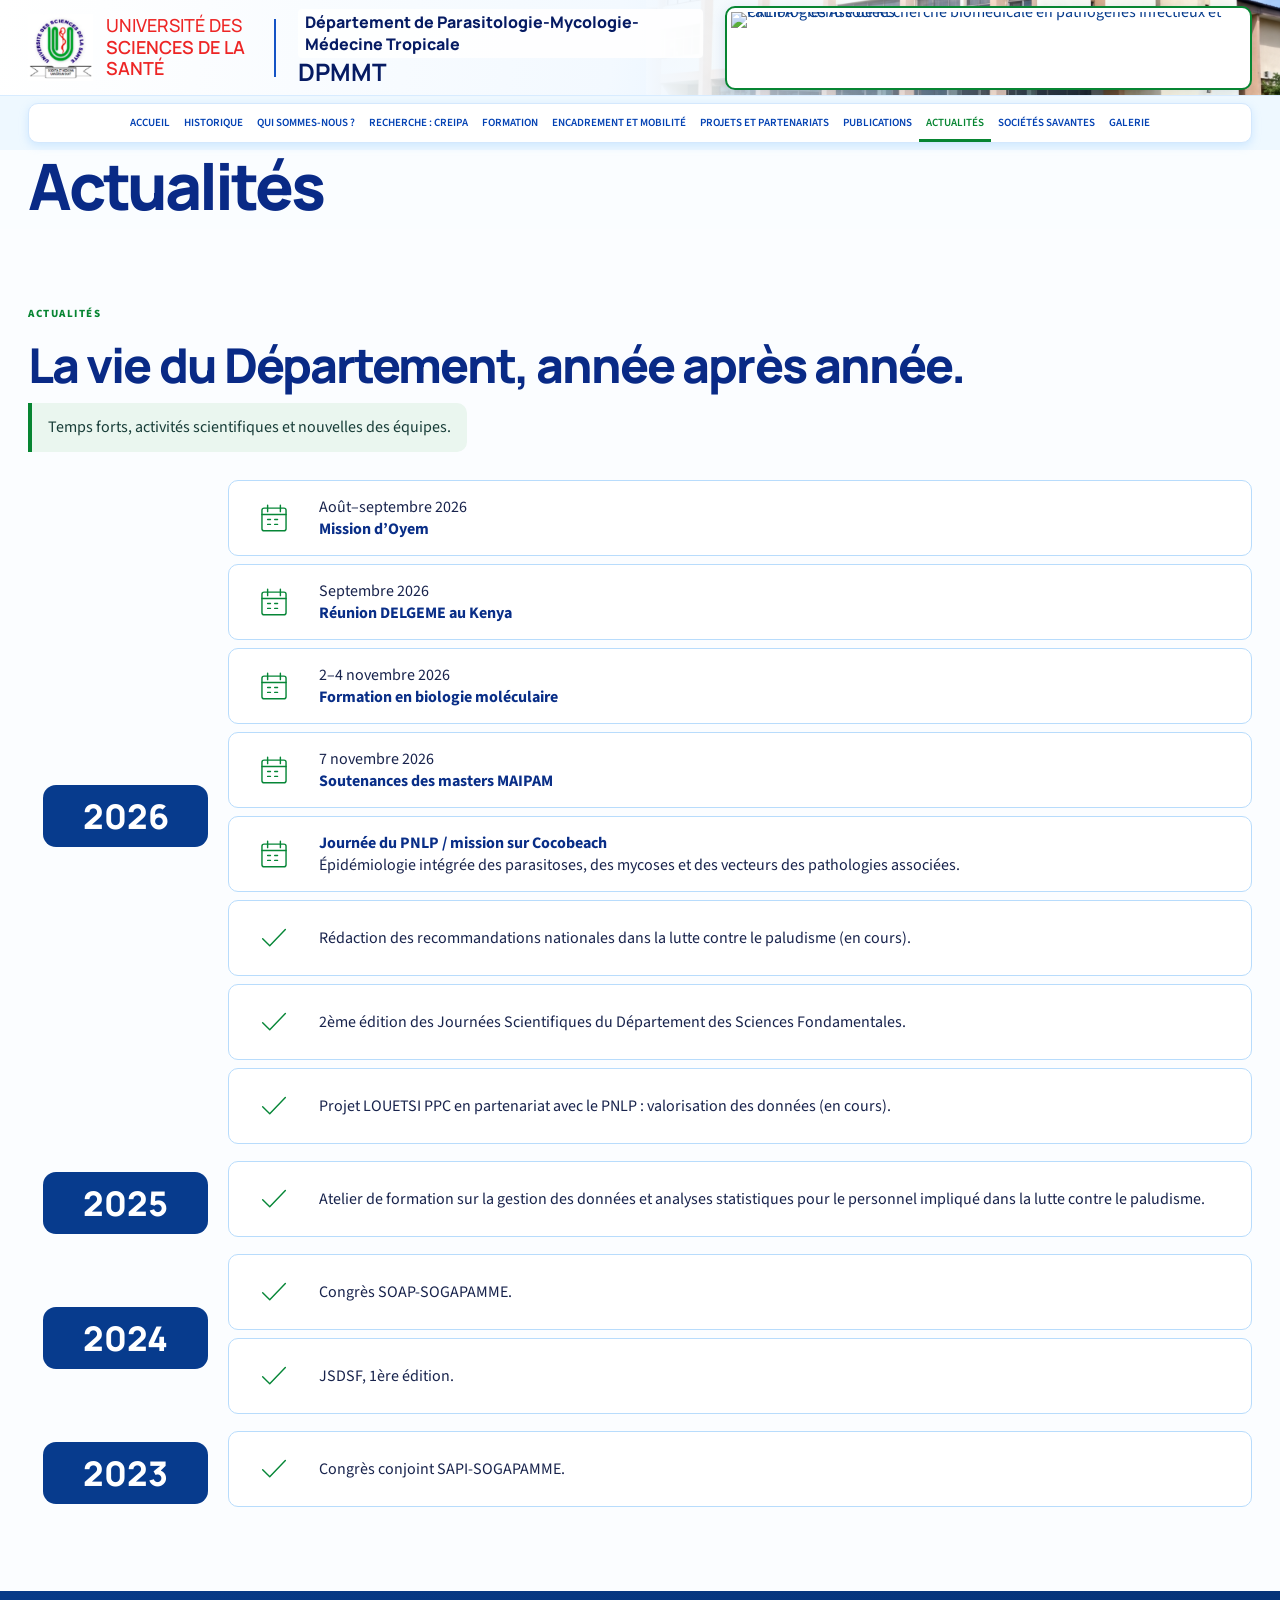
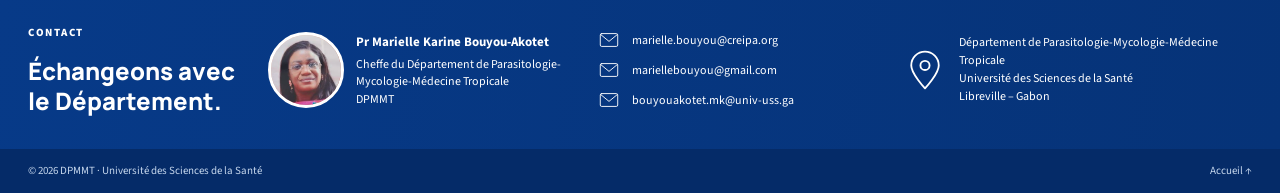
==== commit 08fa8a41: "Add files via upload" ====
--- a/actualites.html
+++ b/actualites.html
@@ -27,4 +27,4 @@
     <symbol id="i-board" viewBox="0 0 48 48"><rect x="5" y="7" width="38" height="27" rx="2"/><path d="M24 34v8M16 42h16M11 14h13v10H11zM29 14h8M29 20h8M29 26h5"/></symbol>
     <symbol id="i-group" viewBox="0 0 48 48"><circle cx="24" cy="13" r="5"/><circle cx="10" cy="18" r="4"/><circle cx="38" cy="18" r="4"/><path d="M12 39v-4a12 12 0 0 1 24 0v4zM3 38v-4a7 7 0 0 1 8-7M45 38v-4a7 7 0 0 0-8-7"/></symbol>
     <symbol id="i-lab" viewBox="0 0 48 48"><path d="M18 5h12M21 5v15L9 39a3 3 0 0 0 3 4h24a3 3 0 0 0 3-4L27 20V5M15 32h18"/><circle cx="21" cy="35" r="1"/><circle cx="28" cy="38" r="1"/></symbol>
-  </svg><a class="skip-link" href="#contenu">Aller au contenu</a><header class="site-header"><div class="masthead"><div class="container masthead-inner"><a class="university" href="index.html"><img class="crest" src="assets/logo-uss.png" alt="Logo de l’Université des Sciences de la Santé"><span>UNIVERSITÉ DES<br><b>SCIENCES DE LA SANTÉ</b></span></a><span class="mast-divider" aria-hidden="true"></span><a class="department-brand" href="index.html"><span>Département de Parasitologie-Mycologie-Médecine Tropicale</span><b>DPMMT</b></a><div class="creipa-masthead" aria-label="CREIPA : Centre de recherche biomédicale en pathogènes infectieux et pathologies associées"><b>CREIPA</b><span>Centre de recherche biomédicale<br>en pathogènes infectieux et pathologies associées</span></div><div class="mast-scene" aria-hidden="true"><img src="assets/uss-campus-hero.png" alt=""></div></div></div><div class="nav-wrap"><div class="container nav-inner"><button class="menu-toggle" aria-expanded="false" aria-controls="navigation">☰ <span>Menu</span></button><nav id="navigation" aria-label="Navigation principale"><a href="index.html">Accueil</a><a href="historique.html">Historique</a><a href="qui-sommes-nous.html">Qui sommes-nous ?</a><a href="recherche-creipa.html">Recherche : CREIPA</a><a href="formations.html">Formation</a><a href="encadrement-mobilite.html">Encadrement et mobilité</a><a href="projets-partenariats.html">Projets et partenariats</a><a href="publications.html">Publications</a><a href="actualites.html" class="active" aria-current="page">Actualités</a><a href="societes-savantes.html">Sociétés savantes</a><a href="galerie.html">Galerie</a></nav></div></div></header><main id="contenu"><div class="container page-title-wrap"><h1 class="page-heading">Actualités</h1></div><section class="section news" id="actualites"><div class="container"><div class="section-title"><div><p class="eyebrow">Actualités</p><h2>La vie du Département, année après année.</h2></div><p>Temps forts, activités scientifiques et nouvelles des équipes.</p></div><div class="timeline"><div class="year"><b>2026</b></div><div class="timeline-items"><article><b class="event-icon"><svg class="ui-icon" viewBox="0 0 48 48" aria-hidden="true"><use href="#i-calendar"></use></svg></b><p><time datetime="2026-08">Août–septembre 2026</time><br><strong>Mission d’Oyem</strong></p></article><article><b class="event-icon"><svg class="ui-icon" viewBox="0 0 48 48" aria-hidden="true"><use href="#i-calendar"></use></svg></b><p><time datetime="2026-09">Septembre 2026</time><br><strong>Réunion DELGEME au Kenya</strong></p></article><article><b class="event-icon"><svg class="ui-icon" viewBox="0 0 48 48" aria-hidden="true"><use href="#i-calendar"></use></svg></b><p><time datetime="2026-11-02">2–4 novembre 2026</time><br><strong>Formation en biologie moléculaire</strong></p></article><article><b class="event-icon"><svg class="ui-icon" viewBox="0 0 48 48" aria-hidden="true"><use href="#i-calendar"></use></svg></b><p><time datetime="2026-11-07">7 novembre 2026</time><br><strong>Soutenances des masters MAIPAM</strong></p></article><article><b class="event-icon"><svg class="ui-icon" viewBox="0 0 48 48" aria-hidden="true"><use href="#i-calendar"></use></svg></b><p><strong>Journée du PNLP / mission sur Cocobeach</strong><br>Épidémiologie intégrée des parasitoses, des mycoses et des vecteurs des pathologies associées.</p></article><article><b class="event-icon"><svg class="ui-icon" viewBox="0 0 48 48" aria-hidden="true"><use href="#i-check"></use></svg></b><p>Rédaction des recommandations nationales dans la lutte contre le paludisme (en cours).</p></article><article><b class="event-icon"><svg class="ui-icon" viewBox="0 0 48 48" aria-hidden="true"><use href="#i-check"></use></svg></b><p>2ème édition des Journées Scientifiques du Département des Sciences Fondamentales.</p></article><article><b class="event-icon"><svg class="ui-icon" viewBox="0 0 48 48" aria-hidden="true"><use href="#i-check"></use></svg></b><p>Projet LOUETSI PPC en partenariat avec le PNLP : valorisation des données (en cours).</p></article></div><div class="year"><b>2025</b></div><div class="timeline-items"><article><b class="event-icon"><svg class="ui-icon" viewBox="0 0 48 48" aria-hidden="true"><use href="#i-check"></use></svg></b><p>Atelier de formation sur la gestion des données et analyses statistiques pour le personnel impliqué dans la lutte contre le paludisme.</p></article></div><div class="year"><b>2024</b></div><div class="timeline-items"><article><b class="event-icon"><svg class="ui-icon" viewBox="0 0 48 48" aria-hidden="true"><use href="#i-check"></use></svg></b><p>Congrès SOAP-SOGAPAMME.</p></article><article><b class="event-icon"><svg class="ui-icon" viewBox="0 0 48 48" aria-hidden="true"><use href="#i-check"></use></svg></b><p>JSDSF, 1ère édition.</p></article></div><div class="year"><b>2023</b></div><div class="timeline-items"><article><b class="event-icon"><svg class="ui-icon" viewBox="0 0 48 48" aria-hidden="true"><use href="#i-check"></use></svg></b><p>Congrès conjoint SAPI-SOGAPAMME.</p></article></div></div></div></section></main><section class="contact" id="contact"><div class="container contact-inner"><div class="contact-lead"><p class="eyebrow">Contact</p><h2>Échangeons avec le Département.</h2></div><div class="contact-person"><img class="portrait" src="assets/prof-marielle-bouyou-akotet.png" alt="Professeure Marielle Karine Bouyou-Akotet"><p><b>Pr Marielle Karine Bouyou-Akotet</b><span>Cheffe du Département de Parasitologie-Mycologie-Médecine Tropicale<br>DPMMT</span></p></div><div class="contact-details"><a href="mailto:marielle.bouyou@creipa.org"><svg class="ui-icon contact-icon" viewBox="0 0 48 48" aria-hidden="true"><use href="#i-mail"></use></svg><span>marielle.bouyou@creipa.org</span></a><a href="mailto:mariellebouyou@gmail.com"><svg class="ui-icon contact-icon" viewBox="0 0 48 48" aria-hidden="true"><use href="#i-mail"></use></svg><span>mariellebouyou@gmail.com</span></a><a href="mailto:bouyouakotet.mk@univ-uss.ga"><svg class="ui-icon contact-icon" viewBox="0 0 48 48" aria-hidden="true"><use href="#i-mail"></use></svg><span>bouyouakotet.mk@univ-uss.ga</span></a></div><div class="contact-location"><b aria-hidden="true"><svg class="ui-icon" viewBox="0 0 48 48"><use href="#i-pin"></use></svg></b><p>Département de Parasitologie-Mycologie-Médecine Tropicale<br>Université des Sciences de la Santé<br>Libreville – Gabon</p></div></div></section><footer><div class="container footer-inner"><span>© <span id="year">2026</span> DPMMT · Université des Sciences de la Santé</span><a href="index.html">Accueil ↑</a></div></footer><script src="script.js"></script></body></html>+  </svg><a class="skip-link" href="#contenu">Aller au contenu</a><header class="site-header"><div class="masthead"><div class="container masthead-inner"><a class="university" href="index.html"><img class="crest" src="assets/logo-uss.png" alt="Logo de l’Université des Sciences de la Santé"><span>UNIVERSITÉ DES<br><b>SCIENCES DE LA SANTÉ</b></span></a><span class="mast-divider" aria-hidden="true"></span><a class="department-brand" href="index.html"><span>Département de Parasitologie-Mycologie-Médecine Tropicale</span><b>DPMMT</b></a><a class="creipa-masthead creipa-logo" href="recherche-creipa.html" title="CREIPA : Centre de REcherche biomédicale en pathogènes Infectieux et Pathologies Associées"><img src="assets/logo-creipa.png" alt="CREIPA – Centre de REcherche biomédicale en pathogènes Infectieux et Pathologies Associées"></a><div class="mast-scene" aria-hidden="true"><img src="assets/uss-campus-hero.png" alt=""></div></div></div><div class="nav-wrap"><div class="container nav-inner"><button class="menu-toggle" aria-expanded="false" aria-controls="navigation">☰ <span>Menu</span></button><nav id="navigation" aria-label="Navigation principale"><a href="index.html">Accueil</a><a href="historique.html">Historique</a><a href="qui-sommes-nous.html">Qui sommes-nous ?</a><a href="recherche-creipa.html">Recherche : CREIPA</a><a href="formations.html">Formation</a><a href="encadrement-mobilite.html">Encadrement et mobilité</a><a href="projets-partenariats.html">Projets et partenariats</a><a href="publications.html">Publications</a><a href="actualites.html" class="active" aria-current="page">Actualités</a><a href="societes-savantes.html">Sociétés savantes</a><a href="galerie.html">Galerie</a></nav></div></div></header><main id="contenu"><div class="container page-title-wrap"><h1 class="page-heading">Actualités</h1></div><section class="section news" id="actualites"><div class="container"><div class="section-title"><div><p class="eyebrow">Actualités</p><h2>La vie du Département, année après année.</h2></div><p>Temps forts, activités scientifiques et nouvelles des équipes.</p></div><div class="timeline"><div class="year"><b>2026</b></div><div class="timeline-items"><article><b class="event-icon"><svg class="ui-icon" viewBox="0 0 48 48" aria-hidden="true"><use href="#i-calendar"></use></svg></b><p><time datetime="2026-08">Août–septembre 2026</time><br><strong>Mission d’Oyem</strong></p></article><article><b class="event-icon"><svg class="ui-icon" viewBox="0 0 48 48" aria-hidden="true"><use href="#i-calendar"></use></svg></b><p><time datetime="2026-09">Septembre 2026</time><br><strong>Réunion DELGEME au Kenya</strong></p></article><article><b class="event-icon"><svg class="ui-icon" viewBox="0 0 48 48" aria-hidden="true"><use href="#i-calendar"></use></svg></b><p><time datetime="2026-11-02">2–4 novembre 2026</time><br><strong>Formation en biologie moléculaire</strong></p></article><article><b class="event-icon"><svg class="ui-icon" viewBox="0 0 48 48" aria-hidden="true"><use href="#i-calendar"></use></svg></b><p><time datetime="2026-11-07">7 novembre 2026</time><br><strong>Soutenances des masters MAIPAM</strong></p></article><article><b class="event-icon"><svg class="ui-icon" viewBox="0 0 48 48" aria-hidden="true"><use href="#i-calendar"></use></svg></b><p><strong>Journée du PNLP / mission sur Cocobeach</strong><br>Épidémiologie intégrée des parasitoses, des mycoses et des vecteurs des pathologies associées.</p></article><article><b class="event-icon"><svg class="ui-icon" viewBox="0 0 48 48" aria-hidden="true"><use href="#i-check"></use></svg></b><p>Rédaction des recommandations nationales dans la lutte contre le paludisme (en cours).</p></article><article><b class="event-icon"><svg class="ui-icon" viewBox="0 0 48 48" aria-hidden="true"><use href="#i-check"></use></svg></b><p>2ème édition des Journées Scientifiques du Département des Sciences Fondamentales.</p></article><article><b class="event-icon"><svg class="ui-icon" viewBox="0 0 48 48" aria-hidden="true"><use href="#i-check"></use></svg></b><p>Projet LOUETSI PPC en partenariat avec le PNLP : valorisation des données (en cours).</p></article></div><div class="year"><b>2025</b></div><div class="timeline-items"><article><b class="event-icon"><svg class="ui-icon" viewBox="0 0 48 48" aria-hidden="true"><use href="#i-check"></use></svg></b><p>Atelier de formation sur la gestion des données et analyses statistiques pour le personnel impliqué dans la lutte contre le paludisme.</p></article></div><div class="year"><b>2024</b></div><div class="timeline-items"><article><b class="event-icon"><svg class="ui-icon" viewBox="0 0 48 48" aria-hidden="true"><use href="#i-check"></use></svg></b><p>Congrès SOAP-SOGAPAMME.</p></article><article><b class="event-icon"><svg class="ui-icon" viewBox="0 0 48 48" aria-hidden="true"><use href="#i-check"></use></svg></b><p>JSDSF, 1ère édition.</p></article></div><div class="year"><b>2023</b></div><div class="timeline-items"><article><b class="event-icon"><svg class="ui-icon" viewBox="0 0 48 48" aria-hidden="true"><use href="#i-check"></use></svg></b><p>Congrès conjoint SAPI-SOGAPAMME.</p></article></div></div></div></section></main><section class="contact" id="contact"><div class="container contact-inner"><div class="contact-lead"><p class="eyebrow">Contact</p><h2>Échangeons avec le Département.</h2></div><div class="contact-person"><img class="portrait" src="assets/prof-marielle-bouyou-akotet.png" alt="Professeure Marielle Karine Bouyou-Akotet"><p><b>Pr Marielle Karine Bouyou-Akotet</b><span>Cheffe du Département de Parasitologie-Mycologie-Médecine Tropicale<br>DPMMT</span></p></div><div class="contact-details"><a href="mailto:marielle.bouyou@creipa.org"><svg class="ui-icon contact-icon" viewBox="0 0 48 48" aria-hidden="true"><use href="#i-mail"></use></svg><span>marielle.bouyou@creipa.org</span></a><a href="mailto:mariellebouyou@gmail.com"><svg class="ui-icon contact-icon" viewBox="0 0 48 48" aria-hidden="true"><use href="#i-mail"></use></svg><span>mariellebouyou@gmail.com</span></a><a href="mailto:bouyouakotet.mk@univ-uss.ga"><svg class="ui-icon contact-icon" viewBox="0 0 48 48" aria-hidden="true"><use href="#i-mail"></use></svg><span>bouyouakotet.mk@univ-uss.ga</span></a></div><div class="contact-location"><b aria-hidden="true"><svg class="ui-icon" viewBox="0 0 48 48"><use href="#i-pin"></use></svg></b><p>Département de Parasitologie-Mycologie-Médecine Tropicale<br>Université des Sciences de la Santé<br>Libreville – Gabon</p></div></div></section><footer><div class="container footer-inner"><span>© <span id="year">2026</span> DPMMT · Université des Sciences de la Santé</span><a href="index.html">Accueil ↑</a></div></footer><script src="script.js"></script></body></html>
--- a/styles.css
+++ b/styles.css
@@ -226,3 +226,4 @@
 .team-directory li .member-email{margin-top:1px;font-size:11.5px}
 .unit-card .unit-email{display:block;margin:0 2px 6px 16px;font-size:12px}
 .researcher-dialog-email{display:inline-block;margin-top:14px;font-size:15px}
+.masthead .creipa-logo{display:block;padding:4px;border:2px solid #078532;border-radius:10px;background:#fff;max-width:none;line-height:0}.masthead .creipa-logo img{display:block;height:72px;width:auto}@media(max-width:900px){.masthead .creipa-logo img{height:64px}}@media(max-width:700px){.masthead .creipa-logo{flex:0 0 auto;width:auto;margin:0 auto}.masthead .creipa-logo img{height:70px}}
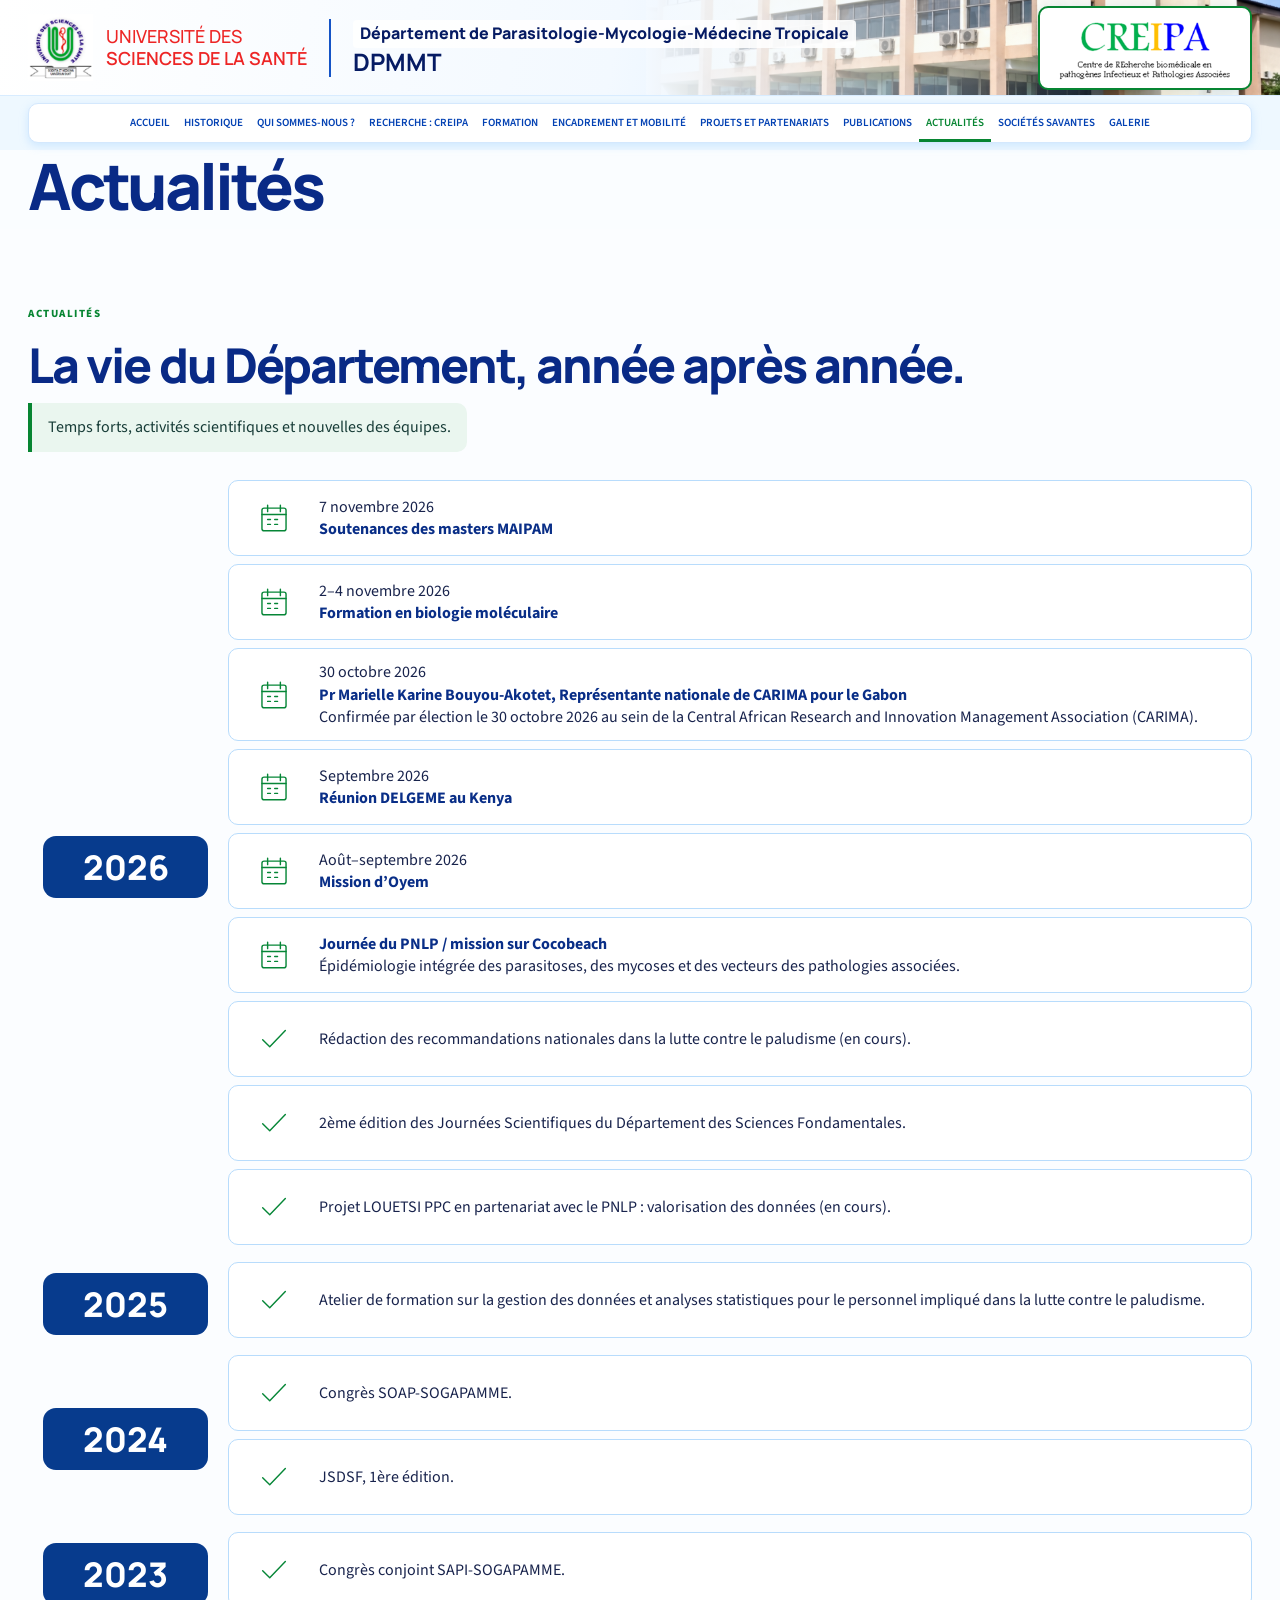
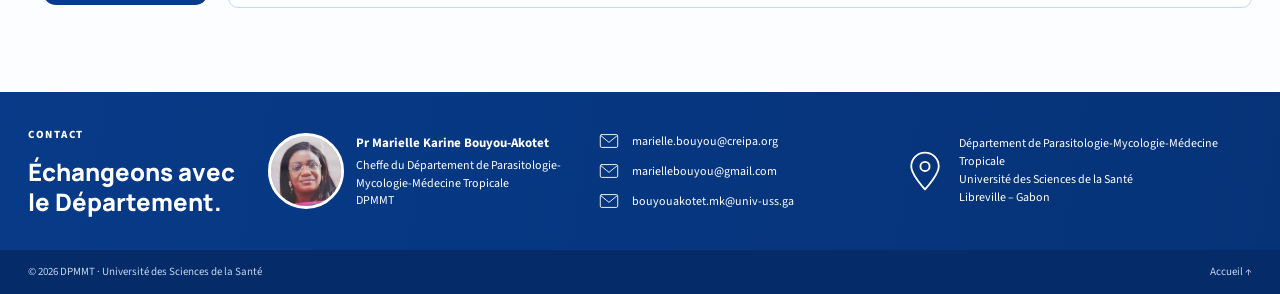
==== commit ea571715: "Add files via upload" ====
--- a/actualites.html
+++ b/actualites.html
@@ -27,4 +27,4 @@
     <symbol id="i-board" viewBox="0 0 48 48"><rect x="5" y="7" width="38" height="27" rx="2"/><path d="M24 34v8M16 42h16M11 14h13v10H11zM29 14h8M29 20h8M29 26h5"/></symbol>
     <symbol id="i-group" viewBox="0 0 48 48"><circle cx="24" cy="13" r="5"/><circle cx="10" cy="18" r="4"/><circle cx="38" cy="18" r="4"/><path d="M12 39v-4a12 12 0 0 1 24 0v4zM3 38v-4a7 7 0 0 1 8-7M45 38v-4a7 7 0 0 0-8-7"/></symbol>
     <symbol id="i-lab" viewBox="0 0 48 48"><path d="M18 5h12M21 5v15L9 39a3 3 0 0 0 3 4h24a3 3 0 0 0 3-4L27 20V5M15 32h18"/><circle cx="21" cy="35" r="1"/><circle cx="28" cy="38" r="1"/></symbol>
-  </svg><a class="skip-link" href="#contenu">Aller au contenu</a><header class="site-header"><div class="masthead"><div class="container masthead-inner"><a class="university" href="index.html"><img class="crest" src="assets/logo-uss.png" alt="Logo de l’Université des Sciences de la Santé"><span>UNIVERSITÉ DES<br><b>SCIENCES DE LA SANTÉ</b></span></a><span class="mast-divider" aria-hidden="true"></span><a class="department-brand" href="index.html"><span>Département de Parasitologie-Mycologie-Médecine Tropicale</span><b>DPMMT</b></a><a class="creipa-masthead creipa-logo" href="recherche-creipa.html" title="CREIPA : Centre de REcherche biomédicale en pathogènes Infectieux et Pathologies Associées"><img src="assets/logo-creipa.png" alt="CREIPA – Centre de REcherche biomédicale en pathogènes Infectieux et Pathologies Associées"></a><div class="mast-scene" aria-hidden="true"><img src="assets/uss-campus-hero.png" alt=""></div></div></div><div class="nav-wrap"><div class="container nav-inner"><button class="menu-toggle" aria-expanded="false" aria-controls="navigation">☰ <span>Menu</span></button><nav id="navigation" aria-label="Navigation principale"><a href="index.html">Accueil</a><a href="historique.html">Historique</a><a href="qui-sommes-nous.html">Qui sommes-nous ?</a><a href="recherche-creipa.html">Recherche : CREIPA</a><a href="formations.html">Formation</a><a href="encadrement-mobilite.html">Encadrement et mobilité</a><a href="projets-partenariats.html">Projets et partenariats</a><a href="publications.html">Publications</a><a href="actualites.html" class="active" aria-current="page">Actualités</a><a href="societes-savantes.html">Sociétés savantes</a><a href="galerie.html">Galerie</a></nav></div></div></header><main id="contenu"><div class="container page-title-wrap"><h1 class="page-heading">Actualités</h1></div><section class="section news" id="actualites"><div class="container"><div class="section-title"><div><p class="eyebrow">Actualités</p><h2>La vie du Département, année après année.</h2></div><p>Temps forts, activités scientifiques et nouvelles des équipes.</p></div><div class="timeline"><div class="year"><b>2026</b></div><div class="timeline-items"><article><b class="event-icon"><svg class="ui-icon" viewBox="0 0 48 48" aria-hidden="true"><use href="#i-calendar"></use></svg></b><p><time datetime="2026-08">Août–septembre 2026</time><br><strong>Mission d’Oyem</strong></p></article><article><b class="event-icon"><svg class="ui-icon" viewBox="0 0 48 48" aria-hidden="true"><use href="#i-calendar"></use></svg></b><p><time datetime="2026-09">Septembre 2026</time><br><strong>Réunion DELGEME au Kenya</strong></p></article><article><b class="event-icon"><svg class="ui-icon" viewBox="0 0 48 48" aria-hidden="true"><use href="#i-calendar"></use></svg></b><p><time datetime="2026-11-02">2–4 novembre 2026</time><br><strong>Formation en biologie moléculaire</strong></p></article><article><b class="event-icon"><svg class="ui-icon" viewBox="0 0 48 48" aria-hidden="true"><use href="#i-calendar"></use></svg></b><p><time datetime="2026-11-07">7 novembre 2026</time><br><strong>Soutenances des masters MAIPAM</strong></p></article><article><b class="event-icon"><svg class="ui-icon" viewBox="0 0 48 48" aria-hidden="true"><use href="#i-calendar"></use></svg></b><p><strong>Journée du PNLP / mission sur Cocobeach</strong><br>Épidémiologie intégrée des parasitoses, des mycoses et des vecteurs des pathologies associées.</p></article><article><b class="event-icon"><svg class="ui-icon" viewBox="0 0 48 48" aria-hidden="true"><use href="#i-check"></use></svg></b><p>Rédaction des recommandations nationales dans la lutte contre le paludisme (en cours).</p></article><article><b class="event-icon"><svg class="ui-icon" viewBox="0 0 48 48" aria-hidden="true"><use href="#i-check"></use></svg></b><p>2ème édition des Journées Scientifiques du Département des Sciences Fondamentales.</p></article><article><b class="event-icon"><svg class="ui-icon" viewBox="0 0 48 48" aria-hidden="true"><use href="#i-check"></use></svg></b><p>Projet LOUETSI PPC en partenariat avec le PNLP : valorisation des données (en cours).</p></article></div><div class="year"><b>2025</b></div><div class="timeline-items"><article><b class="event-icon"><svg class="ui-icon" viewBox="0 0 48 48" aria-hidden="true"><use href="#i-check"></use></svg></b><p>Atelier de formation sur la gestion des données et analyses statistiques pour le personnel impliqué dans la lutte contre le paludisme.</p></article></div><div class="year"><b>2024</b></div><div class="timeline-items"><article><b class="event-icon"><svg class="ui-icon" viewBox="0 0 48 48" aria-hidden="true"><use href="#i-check"></use></svg></b><p>Congrès SOAP-SOGAPAMME.</p></article><article><b class="event-icon"><svg class="ui-icon" viewBox="0 0 48 48" aria-hidden="true"><use href="#i-check"></use></svg></b><p>JSDSF, 1ère édition.</p></article></div><div class="year"><b>2023</b></div><div class="timeline-items"><article><b class="event-icon"><svg class="ui-icon" viewBox="0 0 48 48" aria-hidden="true"><use href="#i-check"></use></svg></b><p>Congrès conjoint SAPI-SOGAPAMME.</p></article></div></div></div></section></main><section class="contact" id="contact"><div class="container contact-inner"><div class="contact-lead"><p class="eyebrow">Contact</p><h2>Échangeons avec le Département.</h2></div><div class="contact-person"><img class="portrait" src="assets/prof-marielle-bouyou-akotet.png" alt="Professeure Marielle Karine Bouyou-Akotet"><p><b>Pr Marielle Karine Bouyou-Akotet</b><span>Cheffe du Département de Parasitologie-Mycologie-Médecine Tropicale<br>DPMMT</span></p></div><div class="contact-details"><a href="mailto:marielle.bouyou@creipa.org"><svg class="ui-icon contact-icon" viewBox="0 0 48 48" aria-hidden="true"><use href="#i-mail"></use></svg><span>marielle.bouyou@creipa.org</span></a><a href="mailto:mariellebouyou@gmail.com"><svg class="ui-icon contact-icon" viewBox="0 0 48 48" aria-hidden="true"><use href="#i-mail"></use></svg><span>mariellebouyou@gmail.com</span></a><a href="mailto:bouyouakotet.mk@univ-uss.ga"><svg class="ui-icon contact-icon" viewBox="0 0 48 48" aria-hidden="true"><use href="#i-mail"></use></svg><span>bouyouakotet.mk@univ-uss.ga</span></a></div><div class="contact-location"><b aria-hidden="true"><svg class="ui-icon" viewBox="0 0 48 48"><use href="#i-pin"></use></svg></b><p>Département de Parasitologie-Mycologie-Médecine Tropicale<br>Université des Sciences de la Santé<br>Libreville – Gabon</p></div></div></section><footer><div class="container footer-inner"><span>© <span id="year">2026</span> DPMMT · Université des Sciences de la Santé</span><a href="index.html">Accueil ↑</a></div></footer><script src="script.js"></script></body></html>+  </svg><a class="skip-link" href="#contenu">Aller au contenu</a><header class="site-header"><div class="masthead"><div class="container masthead-inner"><a class="university" href="index.html"><img class="crest" src="assets/logo-uss.png" alt="Logo de l’Université des Sciences de la Santé"><span>UNIVERSITÉ DES<br><b>SCIENCES DE LA SANTÉ</b></span></a><span class="mast-divider" aria-hidden="true"></span><a class="department-brand" href="index.html"><span>Département de Parasitologie-Mycologie-Médecine Tropicale</span><b>DPMMT</b></a><a class="creipa-masthead creipa-logo" href="recherche-creipa.html" title="CREIPA : Centre de REcherche biomédicale en pathogènes Infectieux et Pathologies Associées"><img src="assets/logo-creipa.png" alt="CREIPA – Centre de REcherche biomédicale en pathogènes Infectieux et Pathologies Associées"></a><div class="mast-scene" aria-hidden="true"><img src="assets/uss-campus-hero.png" alt=""></div></div></div><div class="nav-wrap"><div class="container nav-inner"><button class="menu-toggle" aria-expanded="false" aria-controls="navigation">☰ <span>Menu</span></button><nav id="navigation" aria-label="Navigation principale"><a href="index.html">Accueil</a><a href="historique.html">Historique</a><a href="qui-sommes-nous.html">Qui sommes-nous ?</a><a href="recherche-creipa.html">Recherche : CREIPA</a><a href="formations.html">Formation</a><a href="encadrement-mobilite.html">Encadrement et mobilité</a><a href="projets-partenariats.html">Projets et partenariats</a><a href="publications.html">Publications</a><a href="actualites.html" class="active" aria-current="page">Actualités</a><a href="societes-savantes.html">Sociétés savantes</a><a href="galerie.html">Galerie</a></nav></div></div></header><main id="contenu"><div class="container page-title-wrap"><h1 class="page-heading">Actualités</h1></div><section class="section news" id="actualites"><div class="container"><div class="section-title"><div><p class="eyebrow">Actualités</p><h2>La vie du Département, année après année.</h2></div><p>Temps forts, activités scientifiques et nouvelles des équipes.</p></div><div class="timeline"><div class="year"><b>2026</b></div><div class="timeline-items"><article><b class="event-icon"><svg class="ui-icon" viewBox="0 0 48 48" aria-hidden="true"><use href="#i-calendar"></use></svg></b><p><time datetime="2026-11-07">7 novembre 2026</time><br><strong>Soutenances des masters MAIPAM</strong></p></article><article><b class="event-icon"><svg class="ui-icon" viewBox="0 0 48 48" aria-hidden="true"><use href="#i-calendar"></use></svg></b><p><time datetime="2026-11-02">2–4 novembre 2026</time><br><strong>Formation en biologie moléculaire</strong></p></article><article><b class="event-icon"><svg class="ui-icon" viewBox="0 0 48 48" aria-hidden="true"><use href="#i-calendar"></use></svg></b><p><time datetime="2026-10-30">30 octobre 2026</time><br><strong>Pr Marielle Karine Bouyou-Akotet, Représentante nationale de CARIMA pour le Gabon</strong><br>Confirmée par élection le 30 octobre 2026 au sein de la Central African Research and Innovation Management Association (CARIMA).</p></article><article><b class="event-icon"><svg class="ui-icon" viewBox="0 0 48 48" aria-hidden="true"><use href="#i-calendar"></use></svg></b><p><time datetime="2026-09">Septembre 2026</time><br><strong>Réunion DELGEME au Kenya</strong></p></article><article><b class="event-icon"><svg class="ui-icon" viewBox="0 0 48 48" aria-hidden="true"><use href="#i-calendar"></use></svg></b><p><time datetime="2026-08">Août–septembre 2026</time><br><strong>Mission d’Oyem</strong></p></article><article><b class="event-icon"><svg class="ui-icon" viewBox="0 0 48 48" aria-hidden="true"><use href="#i-calendar"></use></svg></b><p><strong>Journée du PNLP / mission sur Cocobeach</strong><br>Épidémiologie intégrée des parasitoses, des mycoses et des vecteurs des pathologies associées.</p></article><article><b class="event-icon"><svg class="ui-icon" viewBox="0 0 48 48" aria-hidden="true"><use href="#i-check"></use></svg></b><p>Rédaction des recommandations nationales dans la lutte contre le paludisme (en cours).</p></article><article><b class="event-icon"><svg class="ui-icon" viewBox="0 0 48 48" aria-hidden="true"><use href="#i-check"></use></svg></b><p>2ème édition des Journées Scientifiques du Département des Sciences Fondamentales.</p></article><article><b class="event-icon"><svg class="ui-icon" viewBox="0 0 48 48" aria-hidden="true"><use href="#i-check"></use></svg></b><p>Projet LOUETSI PPC en partenariat avec le PNLP : valorisation des données (en cours).</p></article></div><div class="year"><b>2025</b></div><div class="timeline-items"><article><b class="event-icon"><svg class="ui-icon" viewBox="0 0 48 48" aria-hidden="true"><use href="#i-check"></use></svg></b><p>Atelier de formation sur la gestion des données et analyses statistiques pour le personnel impliqué dans la lutte contre le paludisme.</p></article></div><div class="year"><b>2024</b></div><div class="timeline-items"><article><b class="event-icon"><svg class="ui-icon" viewBox="0 0 48 48" aria-hidden="true"><use href="#i-check"></use></svg></b><p>Congrès SOAP-SOGAPAMME.</p></article><article><b class="event-icon"><svg class="ui-icon" viewBox="0 0 48 48" aria-hidden="true"><use href="#i-check"></use></svg></b><p>JSDSF, 1ère édition.</p></article></div><div class="year"><b>2023</b></div><div class="timeline-items"><article><b class="event-icon"><svg class="ui-icon" viewBox="0 0 48 48" aria-hidden="true"><use href="#i-check"></use></svg></b><p>Congrès conjoint SAPI-SOGAPAMME.</p></article></div></div></div></section></main><section class="contact" id="contact"><div class="container contact-inner"><div class="contact-lead"><p class="eyebrow">Contact</p><h2>Échangeons avec le Département.</h2></div><div class="contact-person"><img class="portrait" src="assets/prof-marielle-bouyou-akotet.png" alt="Professeure Marielle Karine Bouyou-Akotet"><p><b>Pr Marielle Karine Bouyou-Akotet</b><span>Cheffe du Département de Parasitologie-Mycologie-Médecine Tropicale<br>DPMMT</span></p></div><div class="contact-details"><a href="mailto:marielle.bouyou@creipa.org"><svg class="ui-icon contact-icon" viewBox="0 0 48 48" aria-hidden="true"><use href="#i-mail"></use></svg><span>marielle.bouyou@creipa.org</span></a><a href="mailto:mariellebouyou@gmail.com"><svg class="ui-icon contact-icon" viewBox="0 0 48 48" aria-hidden="true"><use href="#i-mail"></use></svg><span>mariellebouyou@gmail.com</span></a><a href="mailto:bouyouakotet.mk@univ-uss.ga"><svg class="ui-icon contact-icon" viewBox="0 0 48 48" aria-hidden="true"><use href="#i-mail"></use></svg><span>bouyouakotet.mk@univ-uss.ga</span></a></div><div class="contact-location"><b aria-hidden="true"><svg class="ui-icon" viewBox="0 0 48 48"><use href="#i-pin"></use></svg></b><p>Département de Parasitologie-Mycologie-Médecine Tropicale<br>Université des Sciences de la Santé<br>Libreville – Gabon</p></div></div></section><footer><div class="container footer-inner"><span>© <span id="year">2026</span> DPMMT · Université des Sciences de la Santé</span><a href="index.html">Accueil ↑</a></div></footer><script src="script.js"></script></body></html>
--- a/styles.css
+++ b/styles.css
@@ -227,3 +227,8 @@
 .unit-card .unit-email{display:block;margin:0 2px 6px 16px;font-size:12px}
 .researcher-dialog-email{display:inline-block;margin-top:14px;font-size:15px}
 .masthead .creipa-logo{display:block;padding:4px;border:2px solid #078532;border-radius:10px;background:#fff;max-width:none;line-height:0}.masthead .creipa-logo img{display:block;height:72px;width:auto}@media(max-width:900px){.masthead .creipa-logo img{height:64px}}@media(max-width:700px){.masthead .creipa-logo{flex:0 0 auto;width:auto;margin:0 auto}.masthead .creipa-logo img{height:70px}}
+.team-directory li.has-avatar{min-height:46px;padding-left:56px;justify-content:center}.team-directory li.has-avatar:before{content:none}.team-directory .staff-avatar{position:absolute;left:0;top:50%;display:grid;place-items:center;width:44px;height:44px;margin-top:-22px;border:2px solid #fff;border-radius:50%;background:linear-gradient(135deg,#d8f3e6,#81bddd);box-shadow:0 0 0 1px #b5d8ee;color:#06428f;font:800 13px Manrope,sans-serif;object-fit:cover}
+.pubmed-menu-wrap{position:relative;display:inline-flex}.pubmed-toggle{position:relative;border:0;background:none;padding:0;cursor:pointer;font:inherit}.pubmed-count{position:absolute;top:-6px;right:-8px;display:grid;place-items:center;min-width:15px;height:15px;padding:0 3px;border-radius:8px;background:#078532;color:#fff;font:700 9px/1 Manrope,sans-serif}.pubmed-menu{position:absolute;top:calc(100% + 6px);left:0;z-index:50;display:flex;flex-direction:column;min-width:200px;padding:6px;border:1px solid #b8dcfc;border-radius:10px;background:#fff;box-shadow:0 8px 24px #073b8e2e}.pubmed-menu[hidden]{display:none}.pubmed-menu{text-align:left}.pubmed-menu-title{padding:4px 8px 6px;color:#52617a;font-size:11px;font-weight:700}.pubmed-menu a{padding:7px 8px;border-radius:6px;color:#073b8e;font-size:12.5px;font-weight:600;text-decoration:none;white-space:nowrap}.pubmed-menu a:hover,.pubmed-menu a:focus-visible{background:#eaf5ff}
+.unit-card:has(.pubmed-menu-wrap.open),.unit-card li:has(.pubmed-menu-wrap.open),.member-card:has(.pubmed-menu-wrap.open){position:relative;z-index:60;overflow:visible}
+.society-logo-grid{margin-top:20px}.society-logo-grid figure img{width:auto;height:96px;max-height:none;max-width:100%;object-fit:contain}.society-logo-grid figcaption{line-height:1.35}.society-logo-grid figcaption b{color:#073b8e}.society-logo-grid .society-acronym{display:grid;place-items:center;height:90px;color:#073b8e;font:800 30px Manrope,sans-serif;letter-spacing:.06em}
+.project-logos{display:grid;gap:12px;margin-top:18px}.project-logos figure{margin:0;padding:12px;border:1px solid #d6e8f8;border-radius:12px;background:#fff;text-align:center}.project-logos img{display:block;max-width:100%;height:70px;margin:0 auto 6px;object-fit:contain}.project-logos figcaption{color:#073b8e;font-size:12px;font-weight:700}
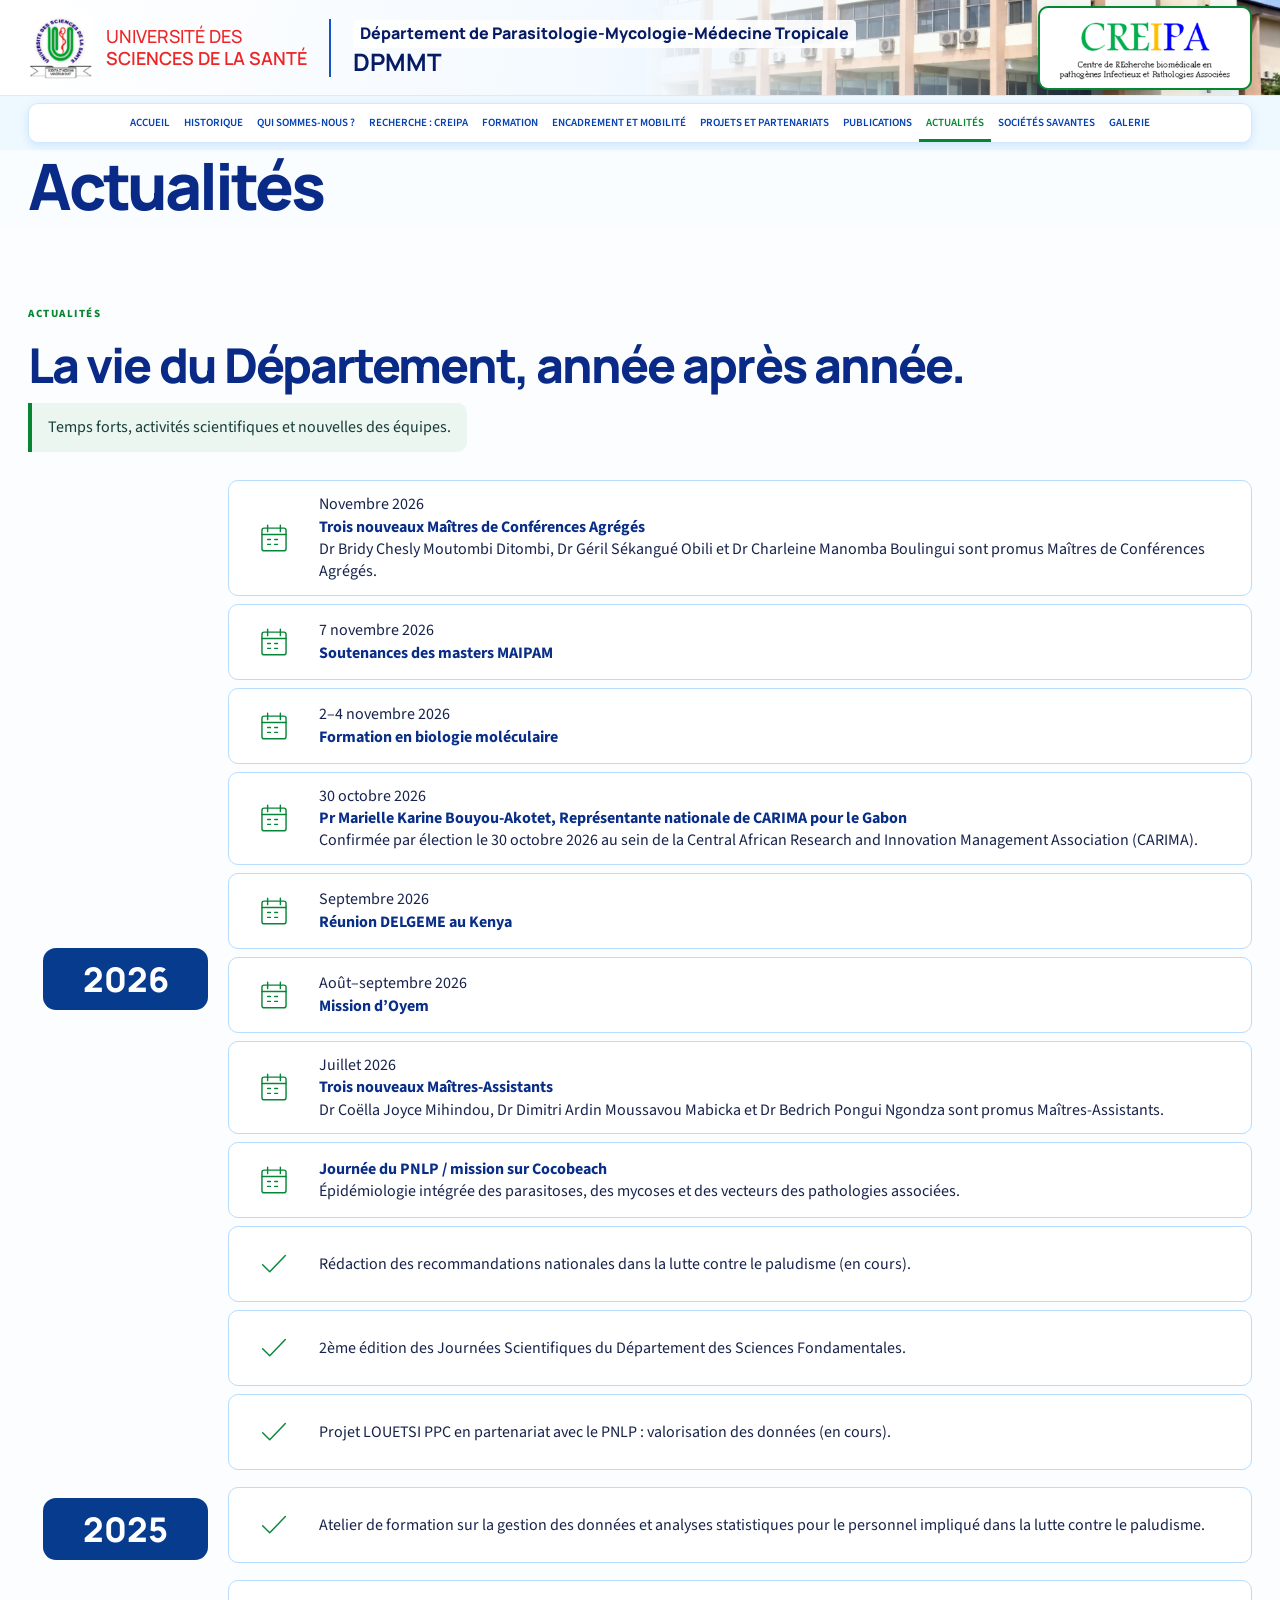
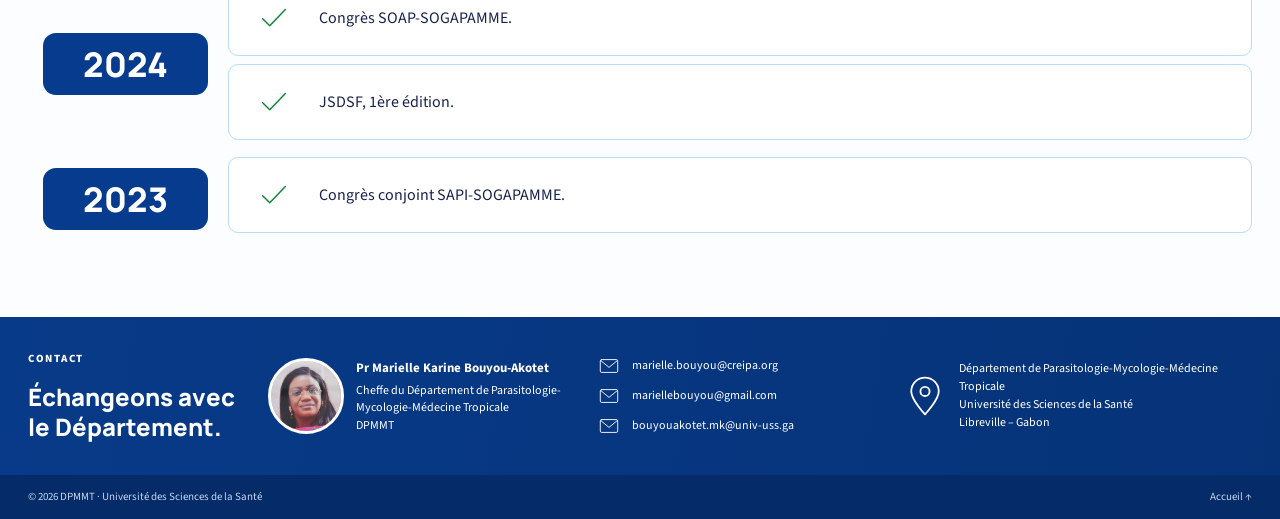
==== commit 09031732: "Add files via upload" ====
--- a/actualites.html
+++ b/actualites.html
@@ -27,4 +27,4 @@
     <symbol id="i-board" viewBox="0 0 48 48"><rect x="5" y="7" width="38" height="27" rx="2"/><path d="M24 34v8M16 42h16M11 14h13v10H11zM29 14h8M29 20h8M29 26h5"/></symbol>
     <symbol id="i-group" viewBox="0 0 48 48"><circle cx="24" cy="13" r="5"/><circle cx="10" cy="18" r="4"/><circle cx="38" cy="18" r="4"/><path d="M12 39v-4a12 12 0 0 1 24 0v4zM3 38v-4a7 7 0 0 1 8-7M45 38v-4a7 7 0 0 0-8-7"/></symbol>
     <symbol id="i-lab" viewBox="0 0 48 48"><path d="M18 5h12M21 5v15L9 39a3 3 0 0 0 3 4h24a3 3 0 0 0 3-4L27 20V5M15 32h18"/><circle cx="21" cy="35" r="1"/><circle cx="28" cy="38" r="1"/></symbol>
-  </svg><a class="skip-link" href="#contenu">Aller au contenu</a><header class="site-header"><div class="masthead"><div class="container masthead-inner"><a class="university" href="index.html"><img class="crest" src="assets/logo-uss.png" alt="Logo de l’Université des Sciences de la Santé"><span>UNIVERSITÉ DES<br><b>SCIENCES DE LA SANTÉ</b></span></a><span class="mast-divider" aria-hidden="true"></span><a class="department-brand" href="index.html"><span>Département de Parasitologie-Mycologie-Médecine Tropicale</span><b>DPMMT</b></a><a class="creipa-masthead creipa-logo" href="recherche-creipa.html" title="CREIPA : Centre de REcherche biomédicale en pathogènes Infectieux et Pathologies Associées"><img src="assets/logo-creipa.png" alt="CREIPA – Centre de REcherche biomédicale en pathogènes Infectieux et Pathologies Associées"></a><div class="mast-scene" aria-hidden="true"><img src="assets/uss-campus-hero.png" alt=""></div></div></div><div class="nav-wrap"><div class="container nav-inner"><button class="menu-toggle" aria-expanded="false" aria-controls="navigation">☰ <span>Menu</span></button><nav id="navigation" aria-label="Navigation principale"><a href="index.html">Accueil</a><a href="historique.html">Historique</a><a href="qui-sommes-nous.html">Qui sommes-nous ?</a><a href="recherche-creipa.html">Recherche : CREIPA</a><a href="formations.html">Formation</a><a href="encadrement-mobilite.html">Encadrement et mobilité</a><a href="projets-partenariats.html">Projets et partenariats</a><a href="publications.html">Publications</a><a href="actualites.html" class="active" aria-current="page">Actualités</a><a href="societes-savantes.html">Sociétés savantes</a><a href="galerie.html">Galerie</a></nav></div></div></header><main id="contenu"><div class="container page-title-wrap"><h1 class="page-heading">Actualités</h1></div><section class="section news" id="actualites"><div class="container"><div class="section-title"><div><p class="eyebrow">Actualités</p><h2>La vie du Département, année après année.</h2></div><p>Temps forts, activités scientifiques et nouvelles des équipes.</p></div><div class="timeline"><div class="year"><b>2026</b></div><div class="timeline-items"><article><b class="event-icon"><svg class="ui-icon" viewBox="0 0 48 48" aria-hidden="true"><use href="#i-calendar"></use></svg></b><p><time datetime="2026-11-07">7 novembre 2026</time><br><strong>Soutenances des masters MAIPAM</strong></p></article><article><b class="event-icon"><svg class="ui-icon" viewBox="0 0 48 48" aria-hidden="true"><use href="#i-calendar"></use></svg></b><p><time datetime="2026-11-02">2–4 novembre 2026</time><br><strong>Formation en biologie moléculaire</strong></p></article><article><b class="event-icon"><svg class="ui-icon" viewBox="0 0 48 48" aria-hidden="true"><use href="#i-calendar"></use></svg></b><p><time datetime="2026-10-30">30 octobre 2026</time><br><strong>Pr Marielle Karine Bouyou-Akotet, Représentante nationale de CARIMA pour le Gabon</strong><br>Confirmée par élection le 30 octobre 2026 au sein de la Central African Research and Innovation Management Association (CARIMA).</p></article><article><b class="event-icon"><svg class="ui-icon" viewBox="0 0 48 48" aria-hidden="true"><use href="#i-calendar"></use></svg></b><p><time datetime="2026-09">Septembre 2026</time><br><strong>Réunion DELGEME au Kenya</strong></p></article><article><b class="event-icon"><svg class="ui-icon" viewBox="0 0 48 48" aria-hidden="true"><use href="#i-calendar"></use></svg></b><p><time datetime="2026-08">Août–septembre 2026</time><br><strong>Mission d’Oyem</strong></p></article><article><b class="event-icon"><svg class="ui-icon" viewBox="0 0 48 48" aria-hidden="true"><use href="#i-calendar"></use></svg></b><p><strong>Journée du PNLP / mission sur Cocobeach</strong><br>Épidémiologie intégrée des parasitoses, des mycoses et des vecteurs des pathologies associées.</p></article><article><b class="event-icon"><svg class="ui-icon" viewBox="0 0 48 48" aria-hidden="true"><use href="#i-check"></use></svg></b><p>Rédaction des recommandations nationales dans la lutte contre le paludisme (en cours).</p></article><article><b class="event-icon"><svg class="ui-icon" viewBox="0 0 48 48" aria-hidden="true"><use href="#i-check"></use></svg></b><p>2ème édition des Journées Scientifiques du Département des Sciences Fondamentales.</p></article><article><b class="event-icon"><svg class="ui-icon" viewBox="0 0 48 48" aria-hidden="true"><use href="#i-check"></use></svg></b><p>Projet LOUETSI PPC en partenariat avec le PNLP : valorisation des données (en cours).</p></article></div><div class="year"><b>2025</b></div><div class="timeline-items"><article><b class="event-icon"><svg class="ui-icon" viewBox="0 0 48 48" aria-hidden="true"><use href="#i-check"></use></svg></b><p>Atelier de formation sur la gestion des données et analyses statistiques pour le personnel impliqué dans la lutte contre le paludisme.</p></article></div><div class="year"><b>2024</b></div><div class="timeline-items"><article><b class="event-icon"><svg class="ui-icon" viewBox="0 0 48 48" aria-hidden="true"><use href="#i-check"></use></svg></b><p>Congrès SOAP-SOGAPAMME.</p></article><article><b class="event-icon"><svg class="ui-icon" viewBox="0 0 48 48" aria-hidden="true"><use href="#i-check"></use></svg></b><p>JSDSF, 1ère édition.</p></article></div><div class="year"><b>2023</b></div><div class="timeline-items"><article><b class="event-icon"><svg class="ui-icon" viewBox="0 0 48 48" aria-hidden="true"><use href="#i-check"></use></svg></b><p>Congrès conjoint SAPI-SOGAPAMME.</p></article></div></div></div></section></main><section class="contact" id="contact"><div class="container contact-inner"><div class="contact-lead"><p class="eyebrow">Contact</p><h2>Échangeons avec le Département.</h2></div><div class="contact-person"><img class="portrait" src="assets/prof-marielle-bouyou-akotet.png" alt="Professeure Marielle Karine Bouyou-Akotet"><p><b>Pr Marielle Karine Bouyou-Akotet</b><span>Cheffe du Département de Parasitologie-Mycologie-Médecine Tropicale<br>DPMMT</span></p></div><div class="contact-details"><a href="mailto:marielle.bouyou@creipa.org"><svg class="ui-icon contact-icon" viewBox="0 0 48 48" aria-hidden="true"><use href="#i-mail"></use></svg><span>marielle.bouyou@creipa.org</span></a><a href="mailto:mariellebouyou@gmail.com"><svg class="ui-icon contact-icon" viewBox="0 0 48 48" aria-hidden="true"><use href="#i-mail"></use></svg><span>mariellebouyou@gmail.com</span></a><a href="mailto:bouyouakotet.mk@univ-uss.ga"><svg class="ui-icon contact-icon" viewBox="0 0 48 48" aria-hidden="true"><use href="#i-mail"></use></svg><span>bouyouakotet.mk@univ-uss.ga</span></a></div><div class="contact-location"><b aria-hidden="true"><svg class="ui-icon" viewBox="0 0 48 48"><use href="#i-pin"></use></svg></b><p>Département de Parasitologie-Mycologie-Médecine Tropicale<br>Université des Sciences de la Santé<br>Libreville – Gabon</p></div></div></section><footer><div class="container footer-inner"><span>© <span id="year">2026</span> DPMMT · Université des Sciences de la Santé</span><a href="index.html">Accueil ↑</a></div></footer><script src="script.js"></script></body></html>+  </svg><a class="skip-link" href="#contenu">Aller au contenu</a><header class="site-header"><div class="masthead"><div class="container masthead-inner"><a class="university" href="index.html"><img class="crest" src="assets/logo-uss.png" alt="Logo de l’Université des Sciences de la Santé"><span>UNIVERSITÉ DES<br><b>SCIENCES DE LA SANTÉ</b></span></a><span class="mast-divider" aria-hidden="true"></span><a class="department-brand" href="index.html"><span>Département de Parasitologie-Mycologie-Médecine Tropicale</span><b>DPMMT</b></a><a class="creipa-masthead creipa-logo" href="recherche-creipa.html" title="CREIPA : Centre de REcherche biomédicale en pathogènes Infectieux et Pathologies Associées"><img src="assets/logo-creipa.png" alt="CREIPA – Centre de REcherche biomédicale en pathogènes Infectieux et Pathologies Associées"></a><div class="mast-scene" aria-hidden="true"><img src="assets/uss-campus-hero.png" alt=""></div></div></div><div class="nav-wrap"><div class="container nav-inner"><button class="menu-toggle" aria-expanded="false" aria-controls="navigation">☰ <span>Menu</span></button><nav id="navigation" aria-label="Navigation principale"><a href="index.html">Accueil</a><a href="historique.html">Historique</a><a href="qui-sommes-nous.html">Qui sommes-nous ?</a><a href="recherche-creipa.html">Recherche : CREIPA</a><a href="formations.html">Formation</a><a href="encadrement-mobilite.html">Encadrement et mobilité</a><a href="projets-partenariats.html">Projets et partenariats</a><a href="publications.html">Publications</a><a href="actualites.html" class="active" aria-current="page">Actualités</a><a href="societes-savantes.html">Sociétés savantes</a><a href="galerie.html">Galerie</a></nav></div></div></header><main id="contenu"><div class="container page-title-wrap"><h1 class="page-heading">Actualités</h1></div><section class="section news" id="actualites"><div class="container"><div class="section-title"><div><p class="eyebrow">Actualités</p><h2>La vie du Département, année après année.</h2></div><p>Temps forts, activités scientifiques et nouvelles des équipes.</p></div><div class="timeline"><div class="year"><b>2026</b></div><div class="timeline-items"><article><b class="event-icon"><svg class="ui-icon" viewBox="0 0 48 48" aria-hidden="true"><use href="#i-calendar"></use></svg></b><p><time datetime="2026-11">Novembre 2026</time><br><strong>Trois nouveaux Maîtres de Conférences Agrégés</strong><br>Dr Bridy Chesly Moutombi Ditombi, Dr Géril Sékangué Obili et Dr Charleine Manomba Boulingui sont promus Maîtres de Conférences Agrégés.</p></article><article><b class="event-icon"><svg class="ui-icon" viewBox="0 0 48 48" aria-hidden="true"><use href="#i-calendar"></use></svg></b><p><time datetime="2026-11-07">7 novembre 2026</time><br><strong>Soutenances des masters MAIPAM</strong></p></article><article><b class="event-icon"><svg class="ui-icon" viewBox="0 0 48 48" aria-hidden="true"><use href="#i-calendar"></use></svg></b><p><time datetime="2026-11-02">2–4 novembre 2026</time><br><strong>Formation en biologie moléculaire</strong></p></article><article><b class="event-icon"><svg class="ui-icon" viewBox="0 0 48 48" aria-hidden="true"><use href="#i-calendar"></use></svg></b><p><time datetime="2026-10-30">30 octobre 2026</time><br><strong>Pr Marielle Karine Bouyou-Akotet, Représentante nationale de CARIMA pour le Gabon</strong><br>Confirmée par élection le 30 octobre 2026 au sein de la Central African Research and Innovation Management Association (CARIMA).</p></article><article><b class="event-icon"><svg class="ui-icon" viewBox="0 0 48 48" aria-hidden="true"><use href="#i-calendar"></use></svg></b><p><time datetime="2026-09">Septembre 2026</time><br><strong>Réunion DELGEME au Kenya</strong></p></article><article><b class="event-icon"><svg class="ui-icon" viewBox="0 0 48 48" aria-hidden="true"><use href="#i-calendar"></use></svg></b><p><time datetime="2026-08">Août–septembre 2026</time><br><strong>Mission d’Oyem</strong></p></article><article><b class="event-icon"><svg class="ui-icon" viewBox="0 0 48 48" aria-hidden="true"><use href="#i-calendar"></use></svg></b><p><time datetime="2026-07">Juillet 2026</time><br><strong>Trois nouveaux Maîtres-Assistants</strong><br>Dr Coëlla Joyce Mihindou, Dr Dimitri Ardin Moussavou Mabicka et Dr Bedrich Pongui Ngondza sont promus Maîtres-Assistants.</p></article><article><b class="event-icon"><svg class="ui-icon" viewBox="0 0 48 48" aria-hidden="true"><use href="#i-calendar"></use></svg></b><p><strong>Journée du PNLP / mission sur Cocobeach</strong><br>Épidémiologie intégrée des parasitoses, des mycoses et des vecteurs des pathologies associées.</p></article><article><b class="event-icon"><svg class="ui-icon" viewBox="0 0 48 48" aria-hidden="true"><use href="#i-check"></use></svg></b><p>Rédaction des recommandations nationales dans la lutte contre le paludisme (en cours).</p></article><article><b class="event-icon"><svg class="ui-icon" viewBox="0 0 48 48" aria-hidden="true"><use href="#i-check"></use></svg></b><p>2ème édition des Journées Scientifiques du Département des Sciences Fondamentales.</p></article><article><b class="event-icon"><svg class="ui-icon" viewBox="0 0 48 48" aria-hidden="true"><use href="#i-check"></use></svg></b><p>Projet LOUETSI PPC en partenariat avec le PNLP : valorisation des données (en cours).</p></article></div><div class="year"><b>2025</b></div><div class="timeline-items"><article><b class="event-icon"><svg class="ui-icon" viewBox="0 0 48 48" aria-hidden="true"><use href="#i-check"></use></svg></b><p>Atelier de formation sur la gestion des données et analyses statistiques pour le personnel impliqué dans la lutte contre le paludisme.</p></article></div><div class="year"><b>2024</b></div><div class="timeline-items"><article><b class="event-icon"><svg class="ui-icon" viewBox="0 0 48 48" aria-hidden="true"><use href="#i-check"></use></svg></b><p>Congrès SOAP-SOGAPAMME.</p></article><article><b class="event-icon"><svg class="ui-icon" viewBox="0 0 48 48" aria-hidden="true"><use href="#i-check"></use></svg></b><p>JSDSF, 1ère édition.</p></article></div><div class="year"><b>2023</b></div><div class="timeline-items"><article><b class="event-icon"><svg class="ui-icon" viewBox="0 0 48 48" aria-hidden="true"><use href="#i-check"></use></svg></b><p>Congrès conjoint SAPI-SOGAPAMME.</p></article></div></div></div></section></main><section class="contact" id="contact"><div class="container contact-inner"><div class="contact-lead"><p class="eyebrow">Contact</p><h2>Échangeons avec le Département.</h2></div><div class="contact-person"><img class="portrait" src="assets/prof-marielle-bouyou-akotet.png" alt="Professeure Marielle Karine Bouyou-Akotet"><p><b>Pr Marielle Karine Bouyou-Akotet</b><span>Cheffe du Département de Parasitologie-Mycologie-Médecine Tropicale<br>DPMMT</span></p></div><div class="contact-details"><a href="mailto:marielle.bouyou@creipa.org"><svg class="ui-icon contact-icon" viewBox="0 0 48 48" aria-hidden="true"><use href="#i-mail"></use></svg><span>marielle.bouyou@creipa.org</span></a><a href="mailto:mariellebouyou@gmail.com"><svg class="ui-icon contact-icon" viewBox="0 0 48 48" aria-hidden="true"><use href="#i-mail"></use></svg><span>mariellebouyou@gmail.com</span></a><a href="mailto:bouyouakotet.mk@univ-uss.ga"><svg class="ui-icon contact-icon" viewBox="0 0 48 48" aria-hidden="true"><use href="#i-mail"></use></svg><span>bouyouakotet.mk@univ-uss.ga</span></a></div><div class="contact-location"><b aria-hidden="true"><svg class="ui-icon" viewBox="0 0 48 48"><use href="#i-pin"></use></svg></b><p>Département de Parasitologie-Mycologie-Médecine Tropicale<br>Université des Sciences de la Santé<br>Libreville – Gabon</p></div></div></section><footer><div class="container footer-inner"><span>© <span id="year">2026</span> DPMMT · Université des Sciences de la Santé</span><a href="index.html">Accueil ↑</a></div></footer><script src="script.js"></script></body></html>
